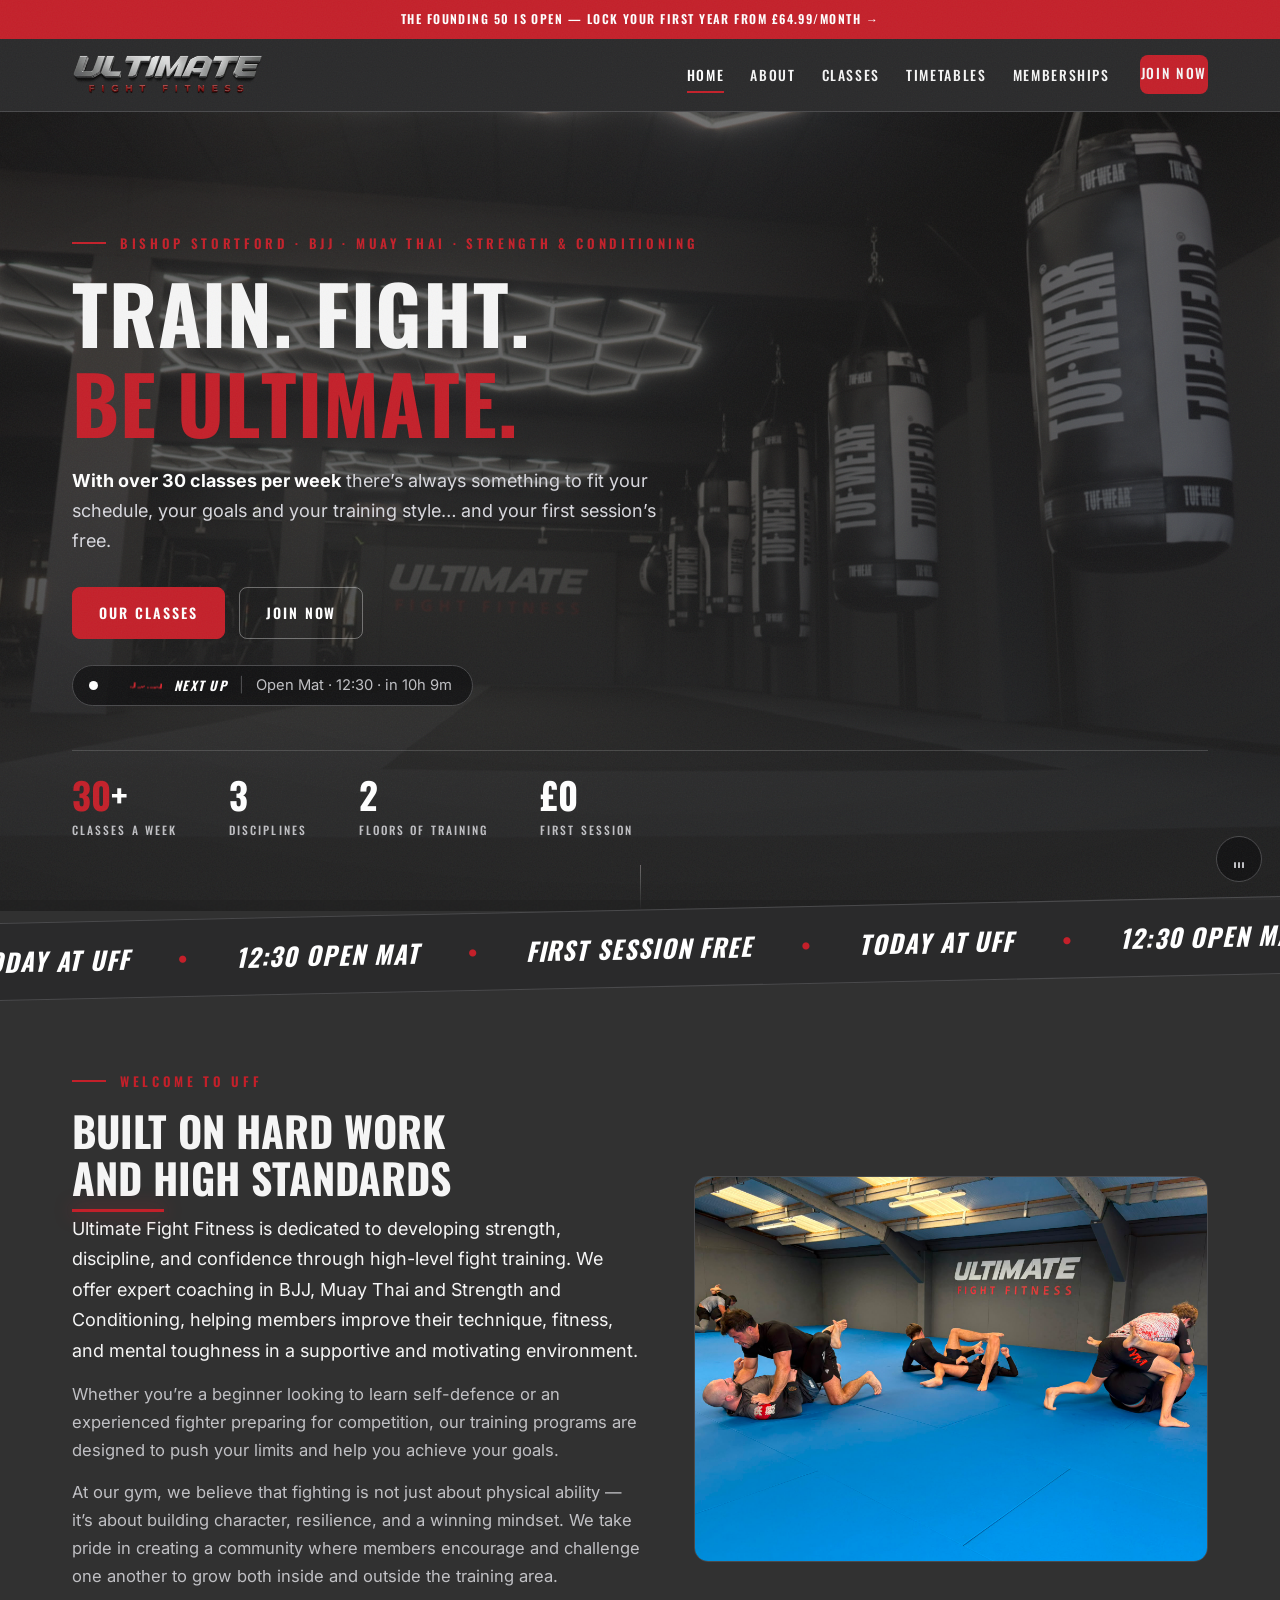
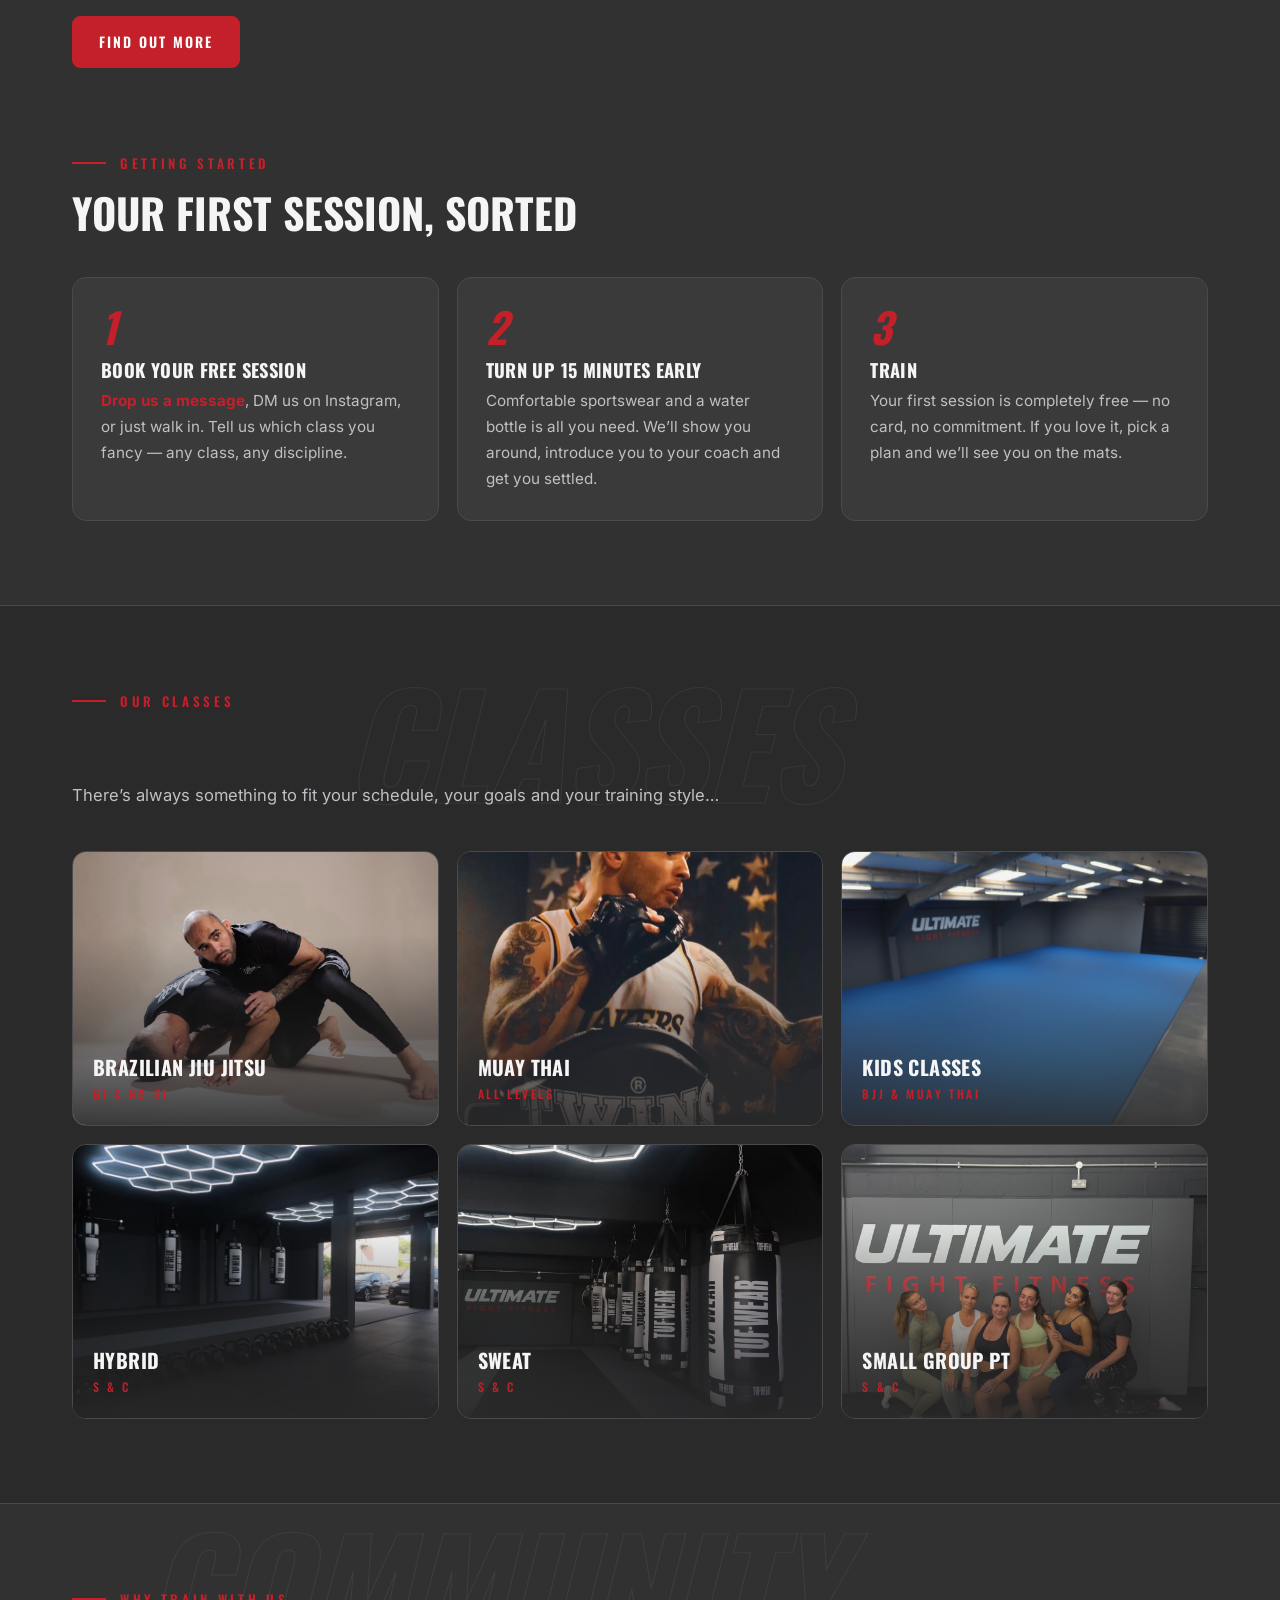
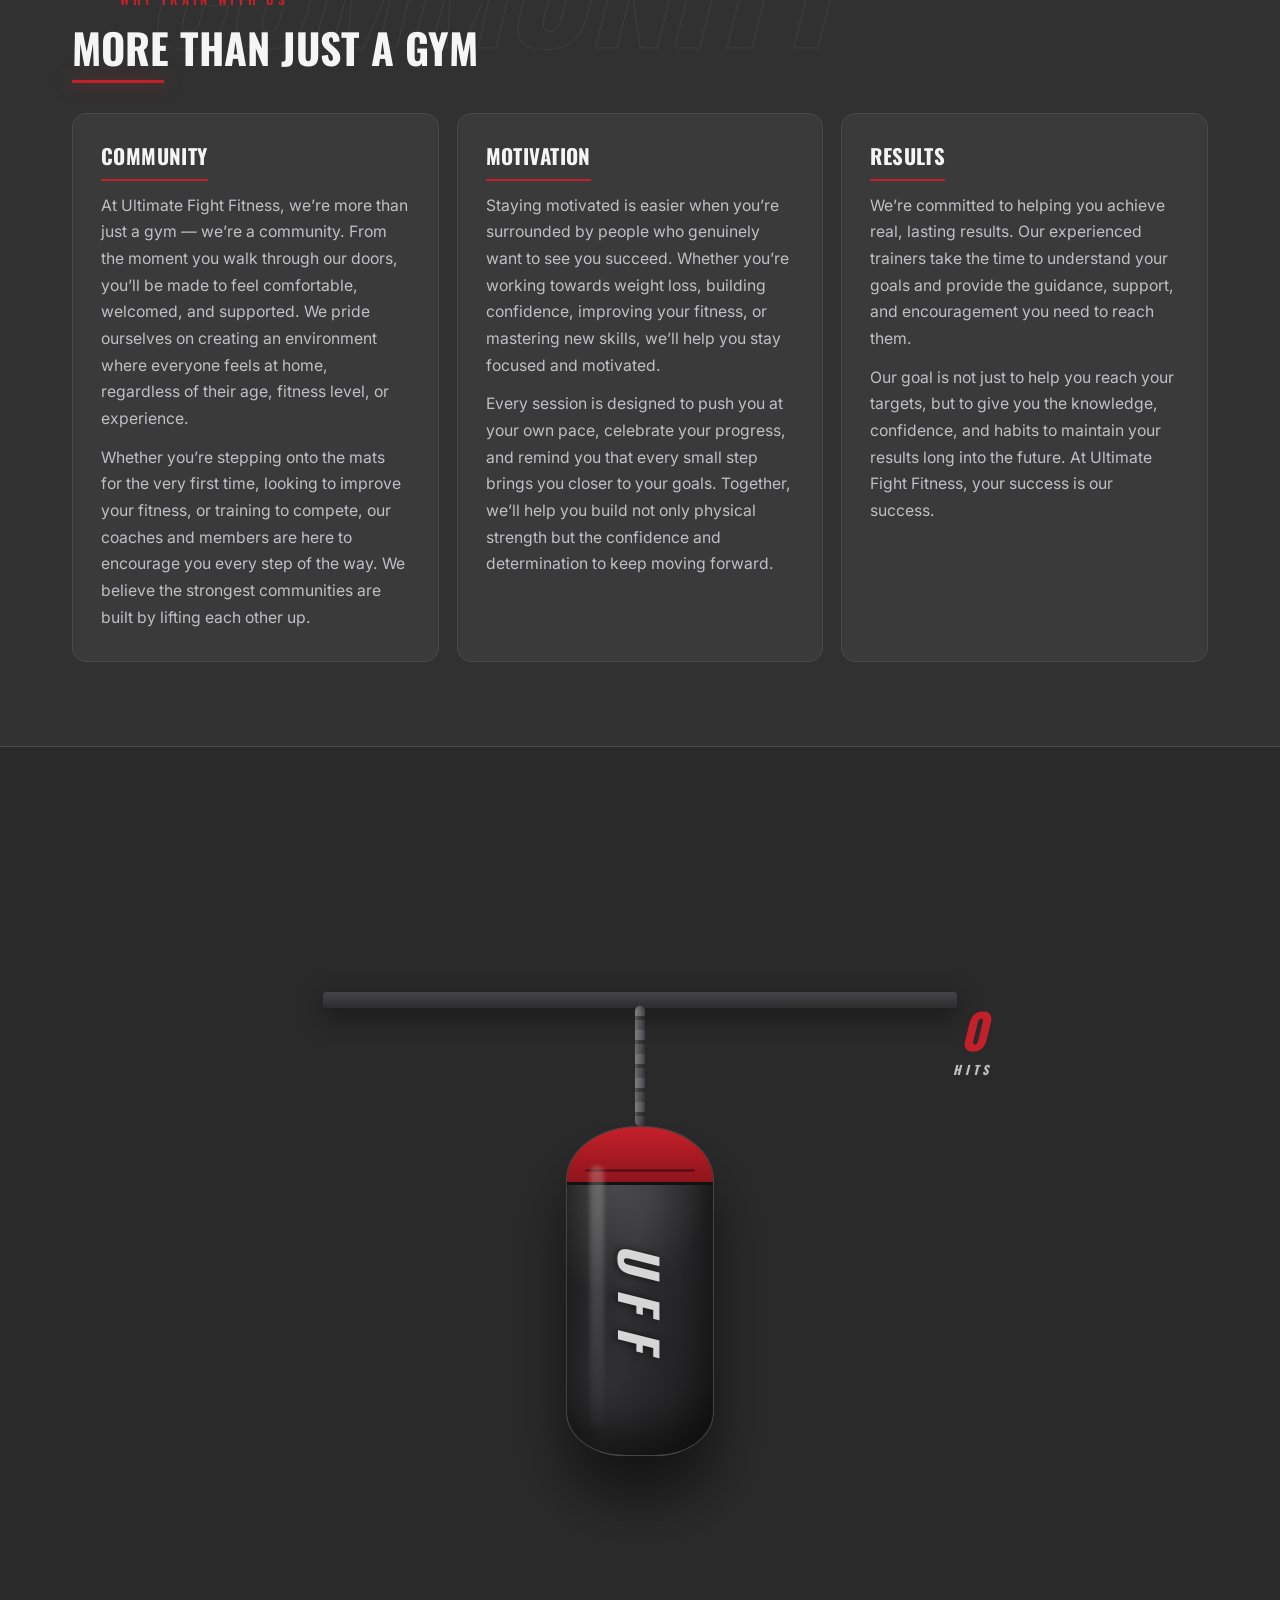
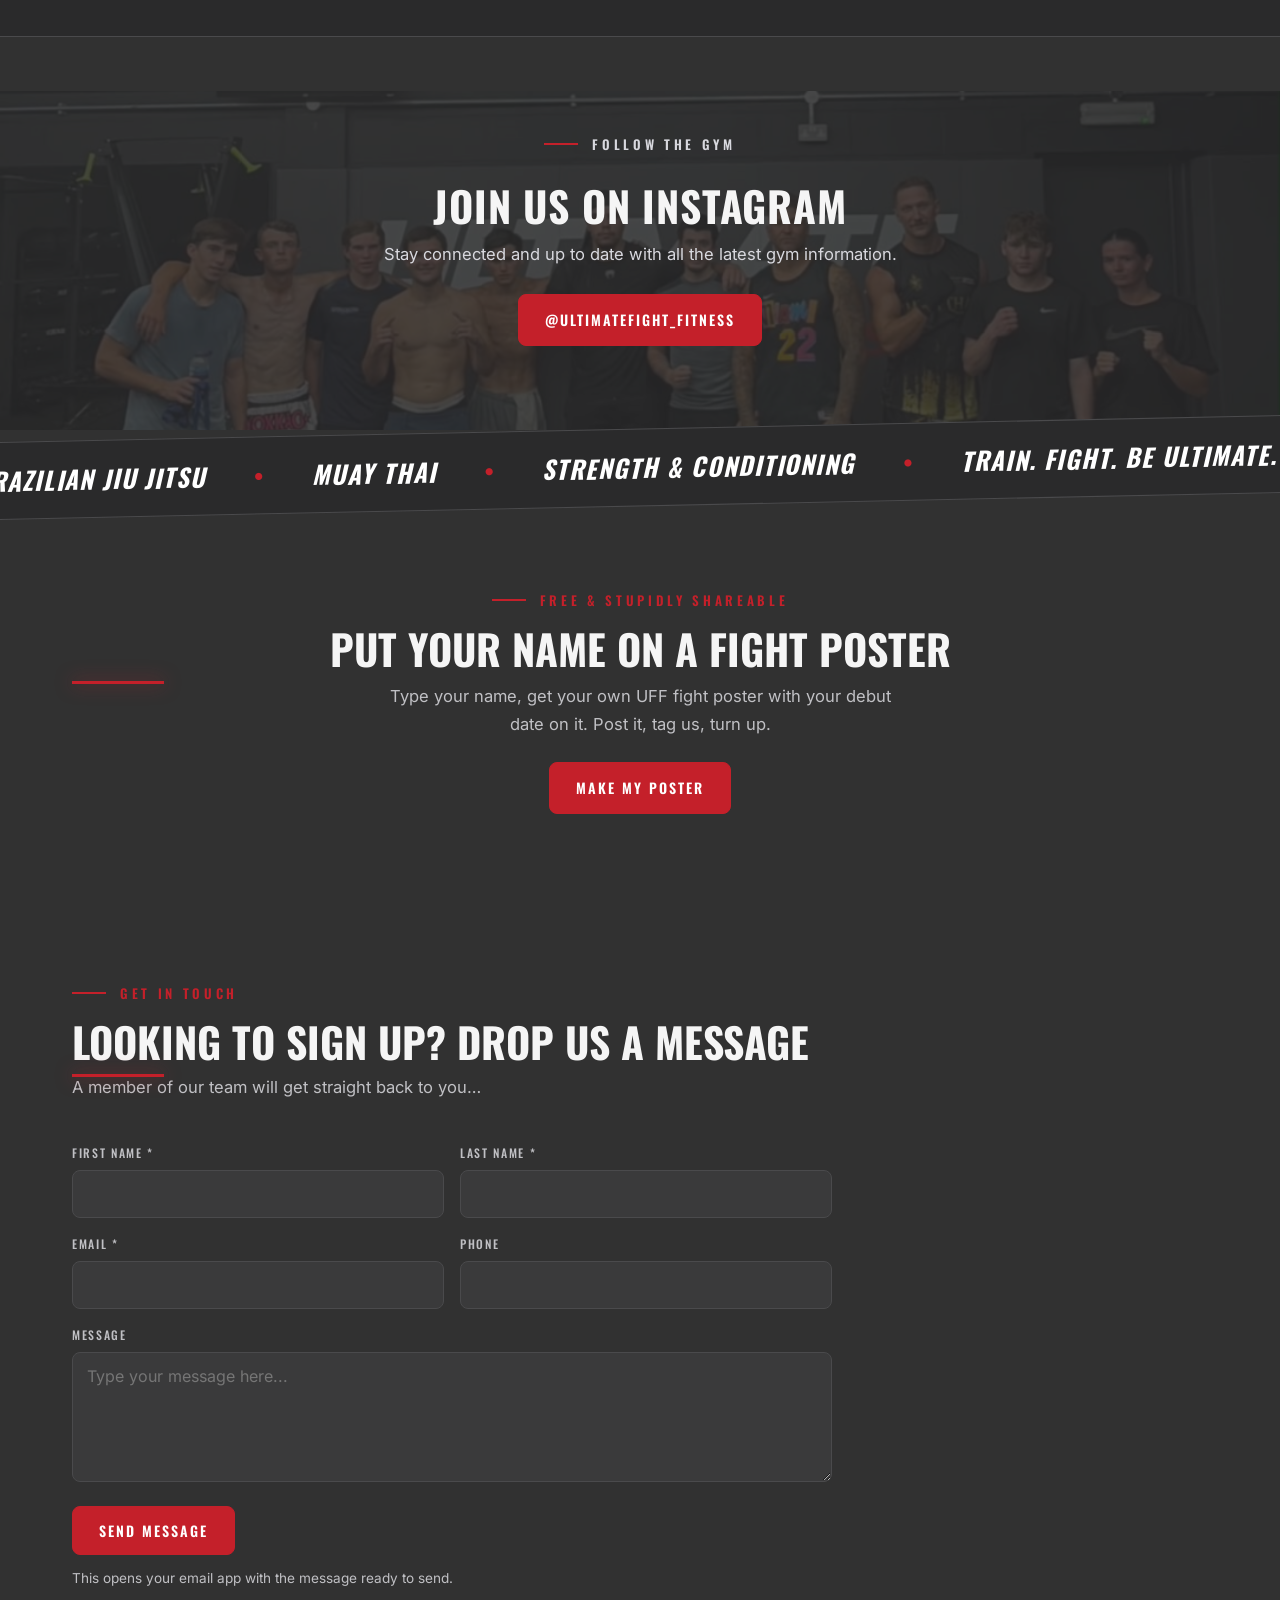
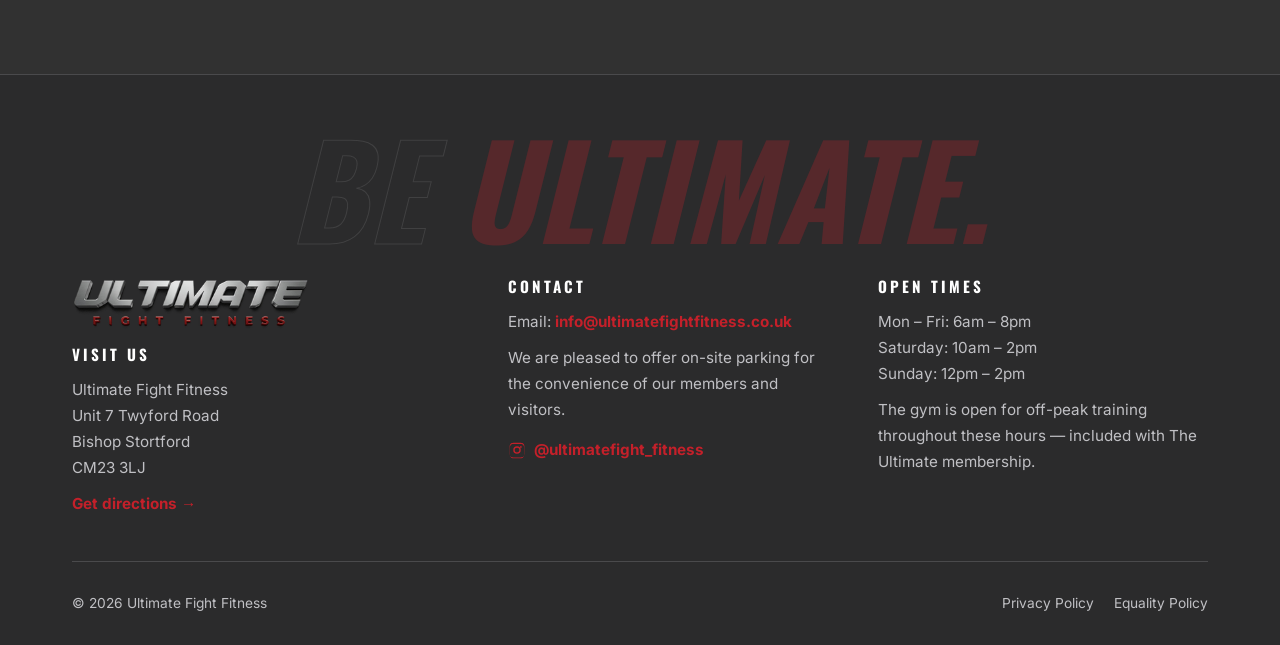
==== index.html @ 57253f51 "Bring back the red page-transition wipe, loading properly - Exit wipe rises with logo + animated loa" ====
<!DOCTYPE html>
<html lang="en">
<head>
  <meta charset="UTF-8">
  <meta name="viewport" content="width=device-width, initial-scale=1">
  <title>Home | Ultimate Fight Fitness</title>
  <meta name="description" content="Ultimate Fight Fitness — BJJ, Muay Thai and Strength & Conditioning gym in Bishop Stortford. Over 30 classes per week. First session free.">
  <meta name="theme-color" content="#313131">
  <meta name="color-scheme" content="dark">
  <link rel="canonical" href="https://www.ultimatefightfitness.co.uk/">
  <link rel="icon" type="image/png" href="assets/img/favicon.png">
  <meta property="og:title" content="Home | Ultimate Fight Fitness">
  <meta property="og:description" content="Ultimate Fight Fitness — BJJ, Muay Thai and Strength & Conditioning gym in Bishop Stortford. Over 30 classes per week. First session free.">
  <meta property="og:type" content="website">
  <meta property="og:image" content="https://www.ultimatefightfitness.co.uk/assets/img/muaythai-area.jpg">
  <link rel="stylesheet" href="css/style.css?v=16">
  <script>try{var s=sessionStorage;if(s.uffWipe==='1'){s.removeItem('uffWipe');document.documentElement.classList.add('wiped')}else if(s.uffSeen){document.documentElement.classList.add('no-loader')}}catch(e){}</script>
  <link rel="preload" as="image" href="assets/img/muaythai-area.jpg">
  <script type="application/ld+json">
  {
    "@context": "https://schema.org",
    "@type": "ExerciseGym",
    "name": "Ultimate Fight Fitness",
    "url": "https://www.ultimatefightfitness.co.uk",
    "email": "info@ultimatefightfitness.co.uk",
    "image": "https://www.ultimatefightfitness.co.uk/assets/img/muaythai-area.jpg",
    "priceRange": "££",
    "address": {
      "@type": "PostalAddress",
      "streetAddress": "Unit 7 Twyford Road",
      "addressLocality": "Bishop's Stortford",
      "postalCode": "CM23 3LJ",
      "addressCountry": "GB"
    },
    "openingHoursSpecification": [
      { "@type": "OpeningHoursSpecification", "dayOfWeek": ["Monday","Tuesday","Wednesday","Thursday","Friday"], "opens": "06:00", "closes": "20:00" },
      { "@type": "OpeningHoursSpecification", "dayOfWeek": "Saturday", "opens": "10:00", "closes": "14:00" },
      { "@type": "OpeningHoursSpecification", "dayOfWeek": "Sunday", "opens": "12:00", "closes": "14:00" }
    ],
    "sameAs": ["https://www.instagram.com/ultimatefight_fitness"]
  }
  </script>
</head>
<body>
  <div class="loader" aria-hidden="true"><img src="assets/img/logo-small.png" alt=""><span class="loader-bar"></span></div>
  <div id="progress" aria-hidden="true"></div>
  <div id="cursor" aria-hidden="true"></div>
  <a class="skip" href="#main">Skip to content</a>
  <header class="site-header">
    <a class="announce" href="memberships.html">The Founding 50 is open &mdash; lock your first year from &pound;64.99/month &rarr;</a>
    <div class="wrap nav">
      <a class="logo" href="index.html" aria-label="Ultimate Fight Fitness — home">
        <img src="assets/img/logo-small.png" alt="Ultimate Fight Fitness">
      </a>
      <button class="burger" aria-label="Open menu"><span></span><span></span><span></span></button>
      <ul class="nav-links">
        <li><a href="index.html" class="active">Home</a></li>
        <li><a href="about.html">About</a></li>
        <li><a href="classes.html">Classes</a></li>
        <li><a href="timetables.html">Timetables</a></li>
        <li><a href="memberships.html">Memberships</a></li>
        <li><a class="btn btn-sm nav-cta" href="memberships.html">Join Now</a></li>
      </ul>
    </div>
  </header>
<main id="main">
  <section class="hero">
    <div class="hero-bg"></div>
    <div class="wrap hero-inner">
      <p class="kicker">Bishop Stortford &middot; BJJ &middot; Muay Thai &middot; Strength &amp; Conditioning</p>
      <h1 class="display"><span class="ch" style="--i:0">T</span><span class="ch" style="--i:1">r</span><span class="ch" style="--i:2">a</span><span class="ch" style="--i:3">i</span><span class="ch" style="--i:4">n</span><span class="ch" style="--i:5">.</span><span class="ch" style="--i:6"> </span><span class="ch" style="--i:7">F</span><span class="ch" style="--i:8">i</span><span class="ch" style="--i:9">g</span><span class="ch" style="--i:10">h</span><span class="ch" style="--i:11">t</span><span class="ch" style="--i:12">.</span><br><span class="accent"><span class="ch" style="--i:13">B</span><span class="ch" style="--i:14">e</span><span class="ch" style="--i:15"> </span><span class="ch" style="--i:16">U</span><span class="ch" style="--i:17">l</span><span class="ch" style="--i:18">t</span><span class="ch" style="--i:19">i</span><span class="ch" style="--i:20">m</span><span class="ch" style="--i:21">a</span><span class="ch" style="--i:22">t</span><span class="ch" style="--i:23">e</span><span class="ch" style="--i:24">.</span></span></h1>
      <p class="hero-sub"><strong>With over 30 classes per week</strong> there&rsquo;s always something to fit your schedule, your goals and your training style&hellip; and your first session&rsquo;s free.</p>
      <div class="hero-ctas">
        <a class="btn" href="classes.html">Our Classes</a>
        <a class="btn btn-ghost" href="memberships.html">Join Now</a>
      </div>
      <div class="hero-stats">
        <div class="stat"><b><em data-count="30">30</em>+</b><span>Classes a week</span></div>
        <div class="stat"><b data-count="3">3</b><span>Disciplines</span></div>
        <div class="stat"><b data-count="2">2</b><span>Floors of training</span></div>
        <div class="stat"><b>&pound;0</b><span>First session</span></div>
      </div>
    </div>
  </section>
<div class="marquee" aria-hidden="true"><div class="marquee-track"><span>Brazilian Jiu Jitsu</span><i>&#9679;</i><span class="o">Muay Thai</span><i>&#9679;</i><span>Strength &amp; Conditioning</span><i>&#9679;</i><span class="o">Train. Fight. Be Ultimate.</span><i>&#9679;</i><span>Brazilian Jiu Jitsu</span><i>&#9679;</i><span class="o">Muay Thai</span><i>&#9679;</i><span>Strength &amp; Conditioning</span><i>&#9679;</i><span class="o">Train. Fight. Be Ultimate.</span><i>&#9679;</i></div></div>

  <section class="section">
    <div class="wrap split">
      <div class="reveal">
        <p class="kicker">Welcome to UFF</p>
        <h2 class="section-title">Built on hard work<br>and high standards</h2>
        <p class="lead" style="margin-top:14px">Ultimate Fight Fitness is dedicated to developing strength, discipline, and confidence through high-level fight training. We offer expert coaching in BJJ, Muay Thai and Strength and Conditioning, helping members improve their technique, fitness, and mental toughness in a supportive and motivating environment.</p>
        <p class="muted" style="margin-top:14px">Whether you&rsquo;re a beginner looking to learn self-defence or an experienced fighter preparing for competition, our training programs are designed to push your limits and help you achieve your goals.</p>
        <p class="muted" style="margin-top:14px">At our gym, we believe that fighting is not just about physical ability &mdash; it&rsquo;s about building character, resilience, and a winning mindset. We take pride in creating a community where members encourage and challenge one another to grow both inside and outside the training area.</p>
        <a class="btn" style="margin-top:26px" href="about.html">Find Out More</a>
      </div>
      <div class="photo reveal"><img src="assets/img/bjj-mats-upstairs.jpg" alt="Brazilian Jiu-Jitsu class training on the blue mats at Ultimate Fight Fitness"></div>
    </div>
  </section>

  <section class="section" style="padding-top:0">
    <div class="wrap">
      <div class="section-head reveal">
        <p class="kicker">Getting started</p>
        <h2 class="section-title">Your first session, sorted</h2>
      </div>
      <div class="steps">
        <div class="step reveal">
          <b>1</b>
          <h3>Book your free session</h3>
          <p><a class="link" style="color:var(--red);font-weight:600" href="mailto:info@ultimatefightfitness.co.uk?subject=Free%20first%20session">Drop us a message</a>, DM us on Instagram, or just walk in. Tell us which class you fancy &mdash; any class, any discipline.</p>
        </div>
        <div class="step reveal">
          <b>2</b>
          <h3>Turn up 15 minutes early</h3>
          <p>Comfortable sportswear and a water bottle is all you need. We&rsquo;ll show you around, introduce you to your coach and get you settled.</p>
        </div>
        <div class="step reveal">
          <b>3</b>
          <h3>Train</h3>
          <p>Your first session is completely free &mdash; no card, no commitment. If you love it, pick a plan and we&rsquo;ll see you on the mats.</p>
        </div>
      </div>
    </div>
  </section>

  <section class="section alt">
    <div class="wrap">
      <div class="section-head reveal">
        <p class="kicker">Our classes</p>
    <span class="bg-word" aria-hidden="true">Classes</span>
        <h2 class="section-title">With over 30 classes per week</h2>
        <p class="muted">There&rsquo;s always something to fit your schedule, your goals and your training style&hellip;</p>
      </div>
      <div class="tile-grid">
        <a class="tile reveal" href="classes.html#bjj">
          <img src="assets/img/rodrigo-jack-nogi.jpg" alt="No-gi Brazilian Jiu-Jitsu training" loading="lazy">
          <div class="tile-label"><h3>Brazilian Jiu Jitsu</h3><span>Gi &amp; No-Gi</span></div>
        </a>
        <a class="tile reveal" href="classes.html#muaythai">
          <img src="assets/img/jack-muay-thai.jpg" alt="Muay Thai pad work" loading="lazy">
          <div class="tile-label"><h3>Muay Thai</h3><span>All levels</span></div>
        </a>
        <a class="tile reveal" href="classes.html#kids">
          <img src="assets/img/bjj-room-wide.jpg" alt="The upstairs matted training area" loading="lazy">
          <div class="tile-label"><h3>Kids Classes</h3><span>BJJ &amp; Muay Thai</span></div>
        </a>
        <a class="tile reveal" href="classes.html#hybrid">
          <img src="assets/img/kettlebells.jpg" alt="Kettlebells lined up in the strength and conditioning area" loading="lazy">
          <div class="tile-label"><h3>Hybrid</h3><span>S &amp; C</span></div>
        </a>
        <a class="tile reveal" href="classes.html#sweat">
          <img src="assets/img/muaythai-bags.jpg" alt="TUF-WEAR punch bags" style="object-position:center 72%">
          <div class="tile-label"><h3>Sweat</h3><span>S &amp; C</span></div>
        </a>
        <a class="tile reveal" href="classes.html#sgpt">
          <img src="assets/img/ladies-group.jpg" alt="Small group training at Ultimate Fight Fitness" style="object-position:center 60%">
          <div class="tile-label"><h3>Small Group PT</h3><span>S &amp; C</span></div>
        </a>
      </div>
    </div>
  </section>

  <section class="section">
    <div class="wrap">
      <div class="section-head reveal">
        <p class="kicker">Why train with us</p>
    <span class="bg-word" aria-hidden="true">Community</span>
        <h2 class="section-title">More than just a gym</h2>
      </div>
      <div class="card-grid">
        <div class="card reveal">
          <h3>Community</h3>
          <p>At Ultimate Fight Fitness, we&rsquo;re more than just a gym &mdash; we&rsquo;re a community. From the moment you walk through our doors, you&rsquo;ll be made to feel comfortable, welcomed, and supported. We pride ourselves on creating an environment where everyone feels at home, regardless of their age, fitness level, or experience.</p>
          <p>Whether you&rsquo;re stepping onto the mats for the very first time, looking to improve your fitness, or training to compete, our coaches and members are here to encourage you every step of the way. We believe the strongest communities are built by lifting each other up.</p>
        </div>
        <div class="card reveal">
          <h3>Motivation</h3>
          <p>Staying motivated is easier when you&rsquo;re surrounded by people who genuinely want to see you succeed. Whether you&rsquo;re working towards weight loss, building confidence, improving your fitness, or mastering new skills, we&rsquo;ll help you stay focused and motivated.</p>
          <p>Every session is designed to push you at your own pace, celebrate your progress, and remind you that every small step brings you closer to your goals. Together, we&rsquo;ll help you build not only physical strength but the confidence and determination to keep moving forward.</p>
        </div>
        <div class="card reveal">
          <h3>Results</h3>
          <p>We&rsquo;re committed to helping you achieve real, lasting results. Our experienced trainers take the time to understand your goals and provide the guidance, support, and encouragement you need to reach them.</p>
          <p>Our goal is not just to help you reach your targets, but to give you the knowledge, confidence, and habits to maintain your results long into the future. At Ultimate Fight Fitness, your success is our success.</p>
        </div>
      </div>
    </div>
  </section>

  <section class="section alt bagzone" id="hitbag">
    <div class="wrap">
      <div class="section-head reveal" style="text-align:center;margin-left:auto;margin-right:auto">
        <p class="kicker" style="justify-content:center">Have a go</p>
        <h2 class="section-title">Hit the bag</h2>
        <p class="muted">Flick it. Jab it. Land <b style="color:var(--red)">10</b> and see what happens.</p>
      </div>
      <div class="bag-stage reveal">
        <div class="bag-rig">
          <span class="bag-beam"></span>
          <div class="bag-swing" id="bagSwing">
            <span class="bag-chain"></span>
            <div class="bag-body">
              <span class="bag-cap"></span>
              <span class="bag-brand">UFF</span>
              <span class="bag-shine"></span>
            </div>
          </div>
        </div>
        <div class="bag-hud" aria-live="polite"><b id="bagHits">0</b><span>hits</span></div>
        <div class="bag-prize" id="bagPrize" hidden>
          <h3>Not bad.</h3>
          <p>Ten on the bag &mdash; you may as well do it for real. Your first session&rsquo;s free.</p>
          <a class="btn" href="classes.html">Pick a class</a>
        </div>
      </div>
    </div>
  </section>

  <section class="band">
    <div class="hero-bg" style="background-image:url('assets/img/muaythai-squad.jpg')"></div>
    <div class="wrap">
      <p class="kicker" style="justify-content:center">Follow the gym</p>
      <h2>Join us on Instagram</h2>
      <p>Stay connected and up to date with all the latest gym information.</p>
      <a class="btn" href="https://www.instagram.com/ultimatefight_fitness?igsh=MXU5cmJwamQxdzNlcQ==" target="_blank" rel="noopener">@ultimatefight_fitness</a>
    </div>
  </section>

<div class="marquee" aria-hidden="true"><div class="marquee-track"><span>Brazilian Jiu Jitsu</span><i>&#9679;</i><span class="o">Muay Thai</span><i>&#9679;</i><span>Strength &amp; Conditioning</span><i>&#9679;</i><span class="o">Train. Fight. Be Ultimate.</span><i>&#9679;</i><span>Brazilian Jiu Jitsu</span><i>&#9679;</i><span class="o">Muay Thai</span><i>&#9679;</i><span>Strength &amp; Conditioning</span><i>&#9679;</i><span class="o">Train. Fight. Be Ultimate.</span><i>&#9679;</i></div></div>

  <section class="section poster-tease">
    <div class="wrap" style="text-align:center">
      <div class="reveal">
        <p class="kicker" style="justify-content:center">Free &amp; stupidly shareable</p>
        <h2 class="section-title">Put your name on a fight poster</h2>
        <p class="muted" style="max-width:520px;margin:10px auto 24px">Type your name, get your own UFF fight poster with your debut date on it. Post it, tag us, turn up.</p>
        <a class="btn" href="poster.html">Make my poster</a>
      </div>
    </div>
  </section>

  <section class="section" id="contact">
    <div class="wrap">
      <div class="section-head reveal">
        <p class="kicker">Get in touch</p>
        <h2 class="section-title">Looking to sign up? Drop us a message</h2>
        <p class="muted">A member of our team will get straight back to you&hellip;</p>
      </div>
      <div class="contact-grid">
        <form id="contact-form" class="reveal">
          <div class="form-row">
            <div class="field"><label for="cf-first">First name *</label><input id="cf-first" name="first" required autocomplete="given-name"></div>
            <div class="field"><label for="cf-last">Last name *</label><input id="cf-last" name="last" required autocomplete="family-name"></div>
          </div>
          <div class="form-row">
            <div class="field"><label for="cf-email">Email *</label><input id="cf-email" name="email" type="email" required autocomplete="email"></div>
            <div class="field"><label for="cf-phone">Phone</label><input id="cf-phone" name="phone" type="tel" autocomplete="tel"></div>
          </div>
          <div class="field"><label for="cf-msg">Message</label><textarea id="cf-msg" name="message" placeholder="Type your message here..."></textarea></div>
          <button class="btn" type="submit">Send Message</button>
          <p class="muted" style="margin-top:12px;font-size:.85rem">This opens your email app with the message ready to send.</p>
        </form>
      </div>
    </div>
  </section>

</main>
  <footer class="site-footer">
    <div class="wrap">
      <div class="footer-word" aria-hidden="true">Be <b>Ultimate.</b></div>
      <div class="footer-grid">
        <div>
          <div class="footer-logo"><img src="assets/img/logo-small.png" alt="Ultimate Fight Fitness"></div>
          <h3>Visit us</h3>
          <address>
            Ultimate Fight Fitness<br>
            Unit 7 Twyford Road<br>
            Bishop Stortford<br>
            CM23 3LJ
          </address>
          <p style="margin-top:10px"><a class="link" href="https://www.google.com/maps/search/?api=1&query=Ultimate+Fight+Fitness%2C+Unit+7+Twyford+Road%2C+Bishop+Stortford+CM23+3LJ" target="_blank" rel="noopener">Get directions&nbsp;&rarr;</a></p>
        </div>
        <div>
          <h3>Contact</h3>
          <p>Email: <a class="link" href="mailto:info@ultimatefightfitness.co.uk">info@ultimatefightfitness.co.uk</a></p>
          <p style="margin-top:10px">We are pleased to offer on-site parking for the convenience of our members and visitors.</p>
          <p style="margin-top:14px"><a class="ig link" href="https://www.instagram.com/ultimatefight_fitness?igsh=MXU5cmJwamQxdzNlcQ==" target="_blank" rel="noopener"><svg viewBox="0 0 24 24" aria-hidden="true"><path d="M12 2.2c3.2 0 3.6 0 4.9.07 1.2.06 1.8.25 2.2.42.56.22.96.48 1.38.9.42.42.68.82.9 1.38.17.42.36 1.05.42 2.2.06 1.3.07 1.7.07 4.9s0 3.6-.07 4.9c-.06 1.2-.25 1.8-.42 2.2a3.7 3.7 0 0 1-.9 1.38c-.42.42-.82.68-1.38.9-.42.17-1.05.36-2.2.42-1.3.06-1.7.07-4.9.07s-3.6 0-4.9-.07c-1.2-.06-1.8-.25-2.2-.42a3.7 3.7 0 0 1-1.38-.9 3.7 3.7 0 0 1-.9-1.38c-.17-.42-.36-1.05-.42-2.2C2.2 15.6 2.2 15.2 2.2 12s0-3.6.07-4.9c.06-1.2.25-1.8.42-2.2.22-.56.48-.96.9-1.38.42-.42.82-.68 1.38-.9.42-.17 1.05-.36 2.2-.42C8.4 2.2 8.8 2.2 12 2.2m0 1.8c-3.1 0-3.5 0-4.7.07-1.13.05-1.74.24-2.15.4-.54.21-.93.46-1.33.87-.4.4-.66.79-.87 1.33-.16.4-.35 1.02-.4 2.15-.07 1.2-.07 1.6-.07 4.7s0 3.5.07 4.7c.05 1.13.24 1.74.4 2.15.21.54.46.93.87 1.33.4.4.79.66 1.33.87.4.16 1.02.35 2.15.4 1.2.07 1.6.07 4.7.07s3.5 0 4.7-.07c1.13-.05 1.74-.24 2.15-.4.54-.21.93-.46 1.33-.87.4-.4.66-.79.87-1.33.16-.4.35-1.02.4-2.15.07-1.2.07-1.6.07-4.7s0-3.5-.07-4.7c-.05-1.13-.24-1.74-.4-2.15a3.6 3.6 0 0 0-.87-1.33 3.6 3.6 0 0 0-1.33-.87c-.4-.16-1.02-.35-2.15-.4-1.2-.07-1.6-.07-4.7-.07zm0 3.06a5 5 0 1 1 0 10 5 5 0 0 1 0-10zm0 1.8a3.2 3.2 0 1 0 0 6.4 3.2 3.2 0 0 0 0-6.4zm5.2-2.1a1.15 1.15 0 1 1 0 2.3 1.15 1.15 0 0 1 0-2.3z"/></svg> @ultimatefight_fitness</a></p>
        </div>
        <div>
          <h3>Open times</h3>
          <p>Mon &ndash; Fri: 6am &ndash; 8pm<br>
             Saturday: 10am &ndash; 2pm<br>
             Sunday: 12pm &ndash; 2pm</p>
          <p style="margin-top:10px">The gym is open for off-peak training throughout these hours &mdash; included with The Ultimate membership.</p>
        </div>
      </div>
      <div class="footer-bottom">
        <span>&copy; 2026 Ultimate Fight Fitness</span>
        <nav>
          <a href="privacy-policy.html">Privacy Policy</a>
          <a href="equality-policy.html">Equality Policy</a>
        </nav>
      </div>
    </div>
  </footer>
  <script src="js/main.js?v=18"></script>
</body>
</html>
---- css/style.css ----
/* =========================================================
   Ultimate Fight Fitness — main stylesheet
   ========================================================= */

@import url("../assets/fonts/fonts.css");

:root {
  --red-text: #f7838b;  --red-hot: #d92730;  /* passes contrast on the dark cards; fills stay --red */
  color-scheme: dark;
  --bg: #313131;           /* matches the logo grey */
  --bg-2: #2a2a2b;
  --card: #3a3a3b;
  --line: #4a4a4c;
  --text: #f5f5f5;
  --muted: #c0c0c4;
  --red: #c4202a;          /* logo red */
  --red-dark: #9d1a21;
  --radius: 14px;
  --head: "Oswald", "Arial Narrow", sans-serif;
  --body: "Inter", "Helvetica Neue", Arial, sans-serif;
}

* { margin: 0; padding: 0; box-sizing: border-box; }

html { scroll-behavior: smooth; }

body {
  background: var(--bg);
  color: var(--text);
  font-family: var(--body);
  font-size: 16.5px;
  line-height: 1.7;
  -webkit-font-smoothing: antialiased;
}

img { max-width: 100%; display: block; }

a { color: inherit; text-decoration: none; }

.wrap { max-width: 1180px; margin: 0 auto; padding: 0 22px; }

/* ---------- typography ---------- */

h1, h2, h3, h4 {
  font-family: var(--head);
  text-transform: uppercase;
  letter-spacing: .02em;
  line-height: 1.12;
  font-weight: 700;
}

.display {
  font-size: clamp(2.6rem, 7vw, 5rem);
  letter-spacing: .01em;
}

h2.section-title { font-size: clamp(1.7rem, 3.6vw, 2.6rem); margin-bottom: .5rem; }

.kicker {
  font-family: var(--head);
  font-weight: 600;
  text-transform: uppercase;
  letter-spacing: .28em;
  font-size: .82rem;
  color: var(--red);
  display: flex;
  align-items: center;
  gap: 14px;
  margin-bottom: 14px;
}
.kicker::before { content: ""; width: 34px; height: 2px; background: var(--red); }

p.lead { font-size: 1.12rem; color: var(--text); }
.muted { color: var(--muted); }

/* ---------- header ---------- */

.site-header {
  position: sticky;
  top: 0;
  z-index: 60;
  background: rgba(43, 43, 44, .97);
  border-bottom: 1px solid var(--line);
}

.nav {
  display: flex;
  align-items: center;
  justify-content: space-between;
  gap: 20px;
  min-height: 72px;
}

.logo { display: inline-flex; align-items: center; padding: 8px 0; }
.logo img { height: 42px; width: auto; }
.footer-logo img { height: 52px; width: auto; margin-bottom: 16px; }

.nav-links { display: flex; align-items: center; gap: 26px; list-style: none; }
.nav-links a {
  font-family: var(--head);
  font-weight: 500;
  text-transform: uppercase;
  letter-spacing: .12em;
  font-size: .86rem;
  color: var(--text);
  padding: 6px 0;
  border-bottom: 2px solid transparent;
  transition: color .15s, border-color .15s;
}
.nav-links a:hover { color: var(--red); }
.nav-links a.active { color: #fff; border-color: var(--red); }

.nav-cta { margin-left: 4px; }

.burger {
  display: none;
  background: none;
  border: 1px solid var(--line);
  border-radius: 8px;
  width: 44px;
  height: 40px;
  cursor: pointer;
  flex-direction: column;
  align-items: center;
  justify-content: center;
  gap: 5px;
}
.burger span { width: 20px; height: 2px; background: #fff; transition: transform .2s, opacity .2s; }
.burger.open span:nth-child(1) { transform: translateY(7px) rotate(45deg); }
.burger.open span:nth-child(2) { opacity: 0; }
.burger.open span:nth-child(3) { transform: translateY(-7px) rotate(-45deg); }

@media (max-width: 920px) {
  .burger { display: flex; }
  .nav-links {
    max-height: calc(100dvh - 120px);
    overflow-y: auto;
    -webkit-overflow-scrolling: touch;
    position: absolute;
    top: 100%;
    left: 0;
    right: 0;
    flex-direction: column;
    align-items: stretch;
    gap: 0;
    background: #2c2c2d;
    border-bottom: 1px solid var(--line);
    padding: 8px 22px 18px;
    display: none;
  }
  .nav-links.open { display: flex; }
  .nav-links li { border-bottom: 1px solid var(--line); }
  .nav-links li:last-child { border-bottom: 0; padding-top: 14px; }
  .nav-links a { display: block; padding: 13px 0; font-size: 1rem; border-bottom: 0; }
}

/* ---------- buttons ---------- */

.btn {
  position: relative;
  display: inline-block;
  font-family: var(--head);
  font-weight: 600;
  text-transform: uppercase;
  letter-spacing: .14em;
  font-size: .88rem;
  padding: 13px 26px;
  border-radius: 8px;
  background: var(--red);
  color: #fff;
  border: 1px solid var(--red);
  cursor: pointer;
  transition: background .15s;
}
.btn:hover { background: var(--red-dark); }

.btn-ghost {
  background: transparent;
  border-color: rgba(255, 255, 255, .35);
}
.btn-ghost:hover { background: rgba(255, 255, 255, .08); border-color: #fff; }

.btn-sm { padding: 9px 18px; font-size: .78rem; }

/* ---------- hero ---------- */

.hero {
  position: relative;
  min-height: 88vh;
  display: flex;
  align-items: flex-end;
  isolation: isolate;
  overflow: hidden;
}
.hero-bg {
  position: absolute;
  inset: 0;
  z-index: -1;
  background-size: cover;
  background-position: center;
}
.hero .hero-bg { background-image: url(../assets/img/muaythai-area.jpg); }
.hero-bg::after {
  content: "";
  position: absolute;
  inset: 0;
  background:
    linear-gradient(180deg, rgba(41,41,42,.45) 0%, rgba(41,41,42,.55) 45%, rgba(49,49,49,.97) 100%);
}
.hero-inner { padding-top: 120px; padding-bottom: 72px; width: 100%; }
.hero .display .accent { color: var(--red); }
.hero-sub {
  max-width: 620px;
  margin: 18px 0 30px;
  font-size: 1.12rem;
  color: #d8d8de;
}
.hero-sub strong { color: #fff; }
.hero-ctas { display: flex; flex-wrap: wrap; gap: 14px; }

.page-hero {
  position: relative;
  isolation: isolate;
  overflow: hidden;
  padding: 96px 0 64px;
}
.page-hero .hero-bg::after {
  background: linear-gradient(180deg, rgba(41,41,42,.74) 0%, rgba(49,49,49,.98) 100%);
}

/* ---------- sections ---------- */

.section { padding: 84px 0; }
.section.alt { background: var(--bg-2); border-top: 1px solid var(--line); border-bottom: 1px solid var(--line); }
.section-head { max-width: 760px; margin-bottom: 42px; }

.split {
  display: grid;
  grid-template-columns: 1.05fr .95fr;
  gap: 54px;
  align-items: center;
}
@media (max-width: 880px) { .split { grid-template-columns: 1fr; gap: 30px; } }

.split .photo { border-radius: var(--radius); overflow: hidden; border: 1px solid var(--line); }
.split .photo img { width: 100%; height: 100%; object-fit: cover; }

/* ---------- class tiles ---------- */

.tile-grid {
  display: grid;
  grid-template-columns: repeat(3, 1fr);
  gap: 18px;
}
@media (max-width: 920px) { .tile-grid { grid-template-columns: repeat(2, 1fr); } }
@media (max-width: 560px) { .tile-grid { grid-template-columns: 1fr; } }

.tile {
  position: relative;
  border-radius: var(--radius);
  overflow: hidden;
  aspect-ratio: 4 / 3;
  border: 1px solid var(--line);
  isolation: isolate;
  display: flex;
  align-items: flex-end;
}
.tile img {
  position: absolute;
  inset: 0;
  z-index: -1;
  width: 100%;
  height: 100%;
  object-fit: cover;
  transition: transform .4s ease;
}
.tile::after {
  content: "";
  position: absolute;
  inset: 0;
  z-index: -1;
  background: linear-gradient(180deg, rgba(41,41,42,.05) 30%, rgba(41,41,42,.9) 100%);
}
.tile:hover img { transform: scale(1.05); }
.tile-label { padding: 18px 20px; }
.tile-label h3 { font-size: 1.25rem; }
.tile-label span {
  display: inline-block;
  margin-top: 4px;
  font-family: var(--head);
  font-weight: 500;
  font-size: .74rem;
  letter-spacing: .22em;
  text-transform: uppercase;
  color: var(--red);
}

/* ---------- feature cards (community / motivation / results) ---------- */

.card-grid { display: grid; grid-template-columns: repeat(3, 1fr); gap: 18px; }
@media (max-width: 880px) { .card-grid { grid-template-columns: 1fr; } }

.card {
  background: var(--card);
  border: 1px solid var(--line);
  border-radius: var(--radius);
  padding: 30px 28px;
}
.card h3 {
  font-size: 1.3rem;
  margin-bottom: 12px;
  padding-bottom: 12px;
  border-bottom: 2px solid var(--red);
  display: inline-block;
}
.card p { color: var(--muted); font-size: .98rem; }
.card p + p { margin-top: 12px; }

/* ---------- gallery ---------- */

.gallery {
  display: grid;
  grid-template-columns: repeat(3, 1fr);
  gap: 14px;
}
@media (max-width: 720px) { .gallery { grid-template-columns: repeat(2, 1fr); } }
.gallery a, .gallery figure {
  border-radius: 10px;
  overflow: hidden;
  border: 1px solid var(--line);
  aspect-ratio: 4 / 3;
}
.gallery img { width: 100%; height: 100%; object-fit: cover; transition: transform .35s; }
.gallery a:hover img, .gallery figure:hover img { transform: scale(1.04); }

/* ---------- coaches ---------- */

.coach {
  display: grid;
  grid-template-columns: 360px 1fr;
  gap: 44px;
  align-items: start;
  padding: 54px 0;
  border-top: 1px solid var(--line);
}
.coach:first-of-type { border-top: 0; }
@media (max-width: 880px) { .coach { grid-template-columns: 1fr; gap: 26px; } }

.coach-media { display: grid; gap: 12px; }
.coach-media .main {
  border-radius: var(--radius);
  overflow: hidden;
  border: 1px solid var(--line);
}
.coach-media .main img { width: 100%; aspect-ratio: 3 / 4; object-fit: cover; object-position: top; }
.coach-media .thumbs { display: grid; grid-template-columns: 1fr 1fr; gap: 12px; }
.coach-media .thumbs img {
  width: 100%;
  aspect-ratio: 1;
  object-fit: cover;
  border-radius: 10px;
  border: 1px solid var(--line);
}

.coach h3 { font-size: 1.9rem; }
.coach .role {
  font-family: var(--head);
  font-weight: 500;
  text-transform: uppercase;
  letter-spacing: .16em;
  font-size: .84rem;
  color: var(--red);
  margin: 6px 0 18px;
}
.coach p { color: var(--muted); }
.coach p + p { margin-top: 14px; }
.coach .btn { margin-top: 22px; }

/* ---------- timetables ---------- */

.tabs {
  display: flex;
  flex-wrap: wrap;
  gap: 10px;
  margin: 8px 0 36px;
}
.tab-btn {
  font-family: var(--head);
  font-weight: 600;
  text-transform: uppercase;
  letter-spacing: .12em;
  font-size: .85rem;
  color: var(--text);
  background: var(--card);
  border: 1px solid var(--line);
  border-radius: 999px;
  padding: 11px 22px;
  cursor: pointer;
  transition: background .15s, border-color .15s;
}
.tab-btn:hover { border-color: var(--red); }
.tab-btn.active { background: var(--red); border-color: var(--red); color: #fff; }

.tab-panel { display: none; }
.tab-panel.active { display: block; }

.day-grid {
  display: grid;
  grid-template-columns: repeat(auto-fill, minmax(240px, 1fr));
  gap: 16px;
}
.day {
  background: var(--card);
  border: 1px solid var(--line);
  border-radius: var(--radius);
  overflow: hidden;
}
.day h4 {
  background: #2e2e2f;
  border-bottom: 2px solid var(--red);
  padding: 13px 18px;
  font-size: 1.02rem;
  letter-spacing: .1em;
}
.day ul { list-style: none; padding: 8px 0; }
.day li {
  display: flex;
  gap: 14px;
  align-items: baseline;
  padding: 10px 18px;
  border-top: 1px solid var(--line);
  font-size: .95rem;
}
.day li:first-child { border-top: 0; }
.day .t {
  font-family: var(--head);
  font-weight: 600;
  color: var(--red-text);
  min-width: 62px;
  letter-spacing: .04em;
}
.day .c { color: var(--text); }
.day .c small { display: block; color: var(--muted); }
.day .tag {
  display: inline-block;
  font-style: normal;
  font-family: var(--head);
  font-weight: 600;
  font-size: .72rem;
  letter-spacing: .1em;
  text-transform: uppercase;
  color: var(--red-text);
  border: 1px solid var(--red);
  border-radius: 999px;
  padding: 1px 8px;
  margin-left: 6px;
  vertical-align: 2px;
  white-space: nowrap;
}

.note {
  margin-top: 30px;
  background: var(--card);
  border: 1px solid var(--line);
  border-left: 4px solid var(--red);
  border-radius: 10px;
  padding: 16px 20px;
  color: var(--muted);
  font-size: .95rem;
}

/* ---------- memberships ---------- */

.price-grid {
  display: grid;
  grid-template-columns: repeat(3, 1fr);
  gap: 18px;
}
@media (max-width: 980px) { .price-grid { grid-template-columns: repeat(2, 1fr); } }
@media (max-width: 620px) { .price-grid { grid-template-columns: 1fr; } }

.plan {
  position: relative;
  background: var(--card);
  border: 1px solid var(--line);
  border-radius: var(--radius);
  padding: 30px 26px;
  display: flex;
  flex-direction: column;
}
.plan.featured { border-color: var(--red); box-shadow: 0 0 0 1px var(--red); }
.plan .flag {
  position: absolute;
  top: -12px;
  right: 18px;
  background: var(--red);
  font-family: var(--head);
  font-weight: 600;
  text-transform: uppercase;
  letter-spacing: .14em;
  font-size: .68rem;
  padding: 5px 12px;
  border-radius: 999px;
}
.plan h3 { font-size: 1.12rem; min-height: 2.4em; }
.plan .price {
  font-family: var(--head);
  font-weight: 700;
  font-size: 2.5rem;
  color: #fff;
  margin: 10px 0 2px;
}
.plan .price small {
  font-size: .95rem;
  font-weight: 500;
  color: var(--muted);
  letter-spacing: .06em;
}
.plan .desc { color: var(--muted); font-size: .95rem; margin: 10px 0 14px; }
.plan ul { list-style: none; margin: 0 0 22px; }
.plan li {
  position: relative;
  padding: 6px 0 6px 26px;
  color: var(--text);
  font-size: .93rem;
}
.plan li::before {
  content: "";
  position: absolute;
  left: 0;
  top: 13px;
  width: 14px;
  height: 8px;
  border-left: 2px solid var(--red);
  border-bottom: 2px solid var(--red);
  transform: rotate(-45deg);
}
.plan li.ex { color: var(--muted); }
.plan li.ex::before {
  border: 0;
  width: 12px;
  height: 0;
  border-bottom: 2px solid var(--muted);
  transform: none;
  top: 16px;
}
.plan .btn { margin-top: auto; text-align: center; }

/* ---------- instagram / cta band ---------- */

.band {
  position: relative;
  isolation: isolate;
  overflow: hidden;
  padding: 84px 0;
  text-align: center;
}
.band .hero-bg::after { background: rgba(43, 43, 44, .86); }
.band h2 { font-size: clamp(1.7rem, 3.6vw, 2.6rem); }
.band p { color: #d8d8de; max-width: 560px; margin: 12px auto 26px; }

/* ---------- contact ---------- */

.contact-grid {
  display: grid;
  grid-template-columns: 1fr;
  max-width: 760px;
  gap: 54px;
  align-items: start;
}
@media (max-width: 880px) { .contact-grid { grid-template-columns: 1fr; } }

.field { margin-bottom: 16px; }
.field label {
  display: block;
  font-family: var(--head);
  font-weight: 500;
  text-transform: uppercase;
  letter-spacing: .14em;
  font-size: .74rem;
  color: var(--muted);
  margin-bottom: 7px;
}
.field input, .field textarea {
  width: 100%;
  background: var(--card);
  border: 1px solid var(--line);
  border-radius: 8px;
  color: var(--text);
  font-family: var(--body);
  font-size: 1rem;
  padding: 13px 14px;
}
.field input:focus, .field textarea:focus { outline: 2px solid var(--red); outline-offset: 0; border-color: var(--red); }
.field textarea { min-height: 130px; resize: vertical; }
.form-row { display: grid; grid-template-columns: 1fr 1fr; gap: 16px; }
@media (max-width: 560px) { .form-row { grid-template-columns: 1fr; } }


/* ---------- policies ---------- */

.prose { max-width: 820px; }
.prose h2 { font-size: 1.5rem; margin: 40px 0 12px; }
.prose h3 { font-size: 1.12rem; margin: 26px 0 8px; }
.prose p { color: var(--muted); margin-bottom: 14px; }
.prose ul { margin: 0 0 16px 22px; color: var(--muted); }
.prose li { margin-bottom: 5px; }
.prose strong { color: var(--text); }

/* ---------- footer ---------- */

.site-footer {
  border-top: 1px solid var(--line);
  background: #2b2b2c;
  padding: 64px 0 0;
  margin-top: 0;
}
.footer-grid {
  display: grid;
  grid-template-columns: 1.2fr 1fr 1fr;
  gap: 40px;
  padding-bottom: 44px;
}
@media (max-width: 820px) { .footer-grid { grid-template-columns: 1fr; gap: 28px; } }

.site-footer h3 {
  font-size: .95rem;
  letter-spacing: .2em;
  color: #fff;
  margin-bottom: 14px;
}
.site-footer p, .site-footer address { color: var(--muted); font-style: normal; font-size: .95rem; }
.site-footer a:hover { color: var(--red); }
.site-footer .link { color: var(--red); font-weight: 600; }

.footer-bottom {
  border-top: 1px solid var(--line);
  padding: 20px 0;
  display: flex;
  flex-wrap: wrap;
  align-items: center;
  justify-content: space-between;
  gap: 12px;
  color: var(--muted);
  font-size: .86rem;
}
.footer-bottom nav { display: flex; gap: 20px; align-items: center; }
.footer-bottom nav a { display: inline-block; padding: 10px 0; }

.ig {
  display: inline-flex;
  align-items: center;
  gap: 8px;
}
.ig svg { width: 18px; height: 18px; fill: currentColor; }

/* ---------- announcement bar ---------- */

.announce {
  display: block;
  background: var(--red);
  color: #fff;
  text-align: center;
  padding: 9px 16px;
  font-family: var(--head);
  font-weight: 600;
  text-transform: uppercase;
  letter-spacing: .12em;
  font-size: .76rem;
  transition: background .15s;
}
.announce:hover { background: var(--red-dark); }

/* ---------- Founding 50 ---------- */

.founding {
  background: var(--card);
  border: 1px solid var(--red);
  box-shadow: 0 0 0 1px var(--red);
  border-radius: var(--radius);
  padding: 38px 36px 30px;
}
.founding-head {
  display: grid;
  grid-template-columns: 1.05fr .95fr;
  gap: 40px;
  align-items: start;
}
@media (max-width: 880px) { .founding-head { grid-template-columns: 1fr; gap: 26px; } }

.founding-terms { list-style: none; margin-top: 18px; }
.founding-terms li {
  position: relative;
  padding: 5px 0 5px 26px;
  color: var(--text);
  font-size: .95rem;
}
.founding-terms li::before {
  content: "";
  position: absolute;
  left: 0;
  top: 12px;
  width: 14px;
  height: 8px;
  border-left: 2px solid var(--red);
  border-bottom: 2px solid var(--red);
  transform: rotate(-45deg);
}

.founding-prices { display: grid; gap: 16px; }
.fprice {
  background: var(--bg-2);
  border: 1px solid var(--line);
  border-radius: 12px;
  padding: 22px 24px;
}
.fprice h3 { font-size: 1.05rem; letter-spacing: .08em; }
.fprice .price {
  font-family: var(--head);
  font-weight: 700;
  font-size: 2.1rem;
  color: #fff;
  margin: 6px 0 2px;
}
.fprice .price small { font-size: .85rem; font-weight: 500; color: var(--muted); letter-spacing: .05em; }
.fprice p { font-size: .88rem; margin-bottom: 14px; }

.spots { margin-top: 30px; }
.spots-bar {
  height: 10px;
  border-radius: 999px;
  background: var(--bg-2);
  border: 1px solid var(--line);
  overflow: hidden;
}
.spots-fill {
  display: block;
  height: 100%;
  background: linear-gradient(90deg, var(--red-dark), var(--red));
  border-radius: 999px;
}
.spots p {
  margin-top: 10px;
  font-family: var(--head);
  text-transform: uppercase;
  letter-spacing: .14em;
  font-size: .82rem;
  color: var(--muted);
}
.spots strong { color: #fff; font-size: 1rem; }

html, body { overflow-x: hidden; }

/* ---------- page load / transitions ---------- */

@keyframes pageIn { from { opacity: 0; } to { opacity: 1; } }
body { animation: pageIn .45s ease both; }
body.leaving { opacity: 0; transition: opacity .22s ease; }

.loader {
  position: fixed;
  inset: 0;
  z-index: 400;
  background: var(--bg-2);
  display: flex;
  flex-direction: column;
  align-items: center;
  justify-content: center;
  gap: 22px;
  transition: transform .35s cubic-bezier(.7, 0, .2, 1);
}
.loader img { height: 52px; width: auto; }
.loader-bar {
  width: 130px;
  height: 2px;
  background: var(--line);
  overflow: hidden;
  border-radius: 2px;
}
.loader-bar::after {
  content: "";
  display: block;
  height: 100%;
  background: var(--red);
  animation: loadfill .5s ease-out forwards;
}
@keyframes loadfill { from { width: 0; } to { width: 100%; } }
.loader.done { transform: translateY(-101%); }
/* if scripts never run, the curtain must not hold the site hostage */
.loader { animation: loaderBail 0s 2s forwards; }
@keyframes loaderBail { to { visibility: hidden; opacity: 0; } }
html.no-loader .loader { display: none; }

/* arriving under the red wipe: the loader IS the curtain, in brand red */
html.wiped body { animation: none; }
html.wiped .loader { display: flex; background: var(--red); }
html.wiped .loader::before, html.wiped .loader::after { background: var(--red) !important; }
html.wiped .loader.done::before { border-bottom-color: #fff !important; }
html.wiped .loader.done::after { border-top-color: #fff !important; }
html.wiped .loader .loader-bar { background: rgba(255, 255, 255, .3); }
html.wiped .loader .loader-bar::after { background: #fff; }

/* ---------- scroll progress ---------- */

#progress {
  position: fixed;
  top: 0;
  left: 0;
  height: 3px;
  width: 100%;
  transform: scaleX(0);
  transform-origin: 0 0;
  background: var(--red);
  z-index: 350;
  pointer-events: none;
}

/* ---------- custom cursor ---------- */

#cursor {
  position: fixed;
  top: 0;
  left: 0;
  width: 32px;
  height: 32px;
  border: 1.5px solid rgba(255, 255, 255, .55);
  border-radius: 50%;
  pointer-events: none;
  z-index: 510;
  transform: translate(-50%, -50%);
  transition: width .22s, height .22s, border-color .22s, opacity .3s;
  opacity: 0;
}
#cursor.on { opacity: 1; }
#cursor.hot { width: 52px; height: 52px; border-color: var(--red); }
@media (pointer: coarse) { #cursor { display: none; } }

/* ---------- hero headline letters ---------- */

.display .ch {
  display: inline-block;
  animation: chIn .55s cubic-bezier(.2, .7, .2, 1) both;
  animation-delay: calc(.25s + var(--i) * .035s);
  white-space: pre;
}
@keyframes chIn {
  from { opacity: 0; transform: translateY(.55em) rotate(4deg); }
  to { opacity: 1; transform: none; }
}

/* ---------- hero grain ---------- */

.hero .hero-bg::before {
  content: "";
  position: absolute;
  inset: 0;
  z-index: 1;
  opacity: .09;
  background-image: url("data:image/svg+xml,%3Csvg xmlns='http://www.w3.org/2000/svg' width='120' height='120'%3E%3Cfilter id='n'%3E%3CfeTurbulence type='fractalNoise' baseFrequency='0.9' numOctaves='2'/%3E%3C/filter%3E%3Crect width='120' height='120' filter='url(%23n)' opacity='1'/%3E%3C/svg%3E");
  pointer-events: none;
}

/* ---------- tilted marquee ---------- */

.marquee { transform: rotate(-1.2deg) scale(1.04); }

/* ---------- photo reveals ---------- */

.split .photo.reveal img, .gallery figure.reveal img {
  clip-path: inset(12% 12% 12% 12%);
  transform: scale(1.12);
  transition: clip-path .9s cubic-bezier(.2, .7, .2, 1), transform 1.1s cubic-bezier(.2, .7, .2, 1);
}
.split .photo.reveal.in img, .gallery figure.reveal.in img {
  clip-path: inset(0 0 0 0);
  transform: scale(1);
}
.gallery figure.reveal:hover img { transform: scale(1.04); }

/* ---------- footer wordmark ---------- */

.site-footer { overflow: hidden; }
.footer-word {
  text-align: center;
  font-family: var(--head);
  font-weight: 700;
  font-style: italic;
  text-transform: uppercase;
  line-height: .9;
  font-size: clamp(3rem, 10vw, 8.5rem);
  letter-spacing: .01em;
  color: transparent;
  -webkit-text-stroke: 1px rgba(255, 255, 255, .1);
  user-select: none;
  pointer-events: none;
  margin: -10px 0 34px;
  white-space: nowrap;
}
.footer-word b { color: rgba(196, 32, 42, .28); -webkit-text-stroke: 0; font-weight: 700; }

@media (prefers-reduced-motion: reduce) {
  body, .display .ch, .loader-bar::after { animation: none; }
  .loader { display: none; }
  .split .photo.reveal img, .gallery figure.reveal img { clip-path: none; transform: none; transition: none; }
  .marquee { transform: none; }
  #cursor { display: none; }
}

/* ---------- skip link ---------- */

.skip {
  position: absolute;
  left: -9999px;
  top: 0;
  z-index: 300;
  background: var(--red);
  color: #fff;
  padding: 10px 18px;
  font-family: var(--head);
  text-transform: uppercase;
  letter-spacing: .1em;
  font-size: .8rem;
}
.skip:focus { left: 0; }

/* ---------- getting started steps ---------- */

.steps { display: grid; grid-template-columns: repeat(3, 1fr); gap: 18px; }
@media (max-width: 880px) { .steps { grid-template-columns: 1fr; } }
.step {
  background: var(--card);
  border: 1px solid var(--line);
  border-radius: var(--radius);
  padding: 28px;
  position: relative;
}
.step b {
  display: inline-block;
  font-family: var(--head);
  font-weight: 700;
  font-style: italic;
  font-size: 2.6rem;
  line-height: 1;
  color: var(--red);
  margin-bottom: 12px;
}
.step h3 { font-size: 1.15rem; margin-bottom: 8px; }
.step p { color: var(--muted); font-size: .95rem; }

/* ---------- FAQ ---------- */

.faq { max-width: 820px; }
.faq details {
  background: var(--card);
  border: 1px solid var(--line);
  border-radius: 10px;
  margin-bottom: 10px;
  overflow: hidden;
}
.faq summary {
  cursor: pointer;
  list-style: none;
  padding: 16px 20px;
  font-family: var(--head);
  font-weight: 600;
  text-transform: uppercase;
  letter-spacing: .08em;
  font-size: .95rem;
  display: flex;
  justify-content: space-between;
  align-items: center;
  gap: 16px;
}
.faq summary::-webkit-details-marker { display: none; }
.faq summary::after {
  content: "+";
  font-family: var(--head);
  font-size: 1.3rem;
  color: var(--red);
  line-height: 1;
  transition: transform .2s;
}
.faq details[open] summary::after { transform: rotate(45deg); }
.faq details[open] summary { border-bottom: 1px solid var(--line); }
.faq details p { padding: 14px 20px 18px; color: var(--muted); font-size: .96rem; }

/* ---------- hero motion ---------- */

@keyframes kenburns { from { transform: scale(1); } to { transform: scale(1.07); } }
.hero .hero-bg { animation: kenburns 16s ease-out forwards; transform-origin: 60% 40%; }

@keyframes rise {
  from { opacity: 0; transform: translateY(26px); }
  to { opacity: 1; transform: none; }
}
.hero .kicker  { animation: rise .7s .15s cubic-bezier(.2,.7,.2,1) both; }
.hero .display { animation: rise .8s .3s  cubic-bezier(.2,.7,.2,1) both; }
.hero-sub      { animation: rise .8s .5s  cubic-bezier(.2,.7,.2,1) both; }
.hero-ctas     { animation: rise .8s .65s cubic-bezier(.2,.7,.2,1) both; }
.hero-stats    { animation: rise .8s .8s  cubic-bezier(.2,.7,.2,1) both; }

.hero-stats {
  display: flex;
  flex-wrap: wrap;
  gap: 36px 52px;
  margin-top: 44px;
  padding-top: 26px;
  border-top: 1px solid rgba(255, 255, 255, .16);
}
.hero-stats b {
  display: block;
  font-family: var(--head);
  font-weight: 700;
  font-size: 2.3rem;
  line-height: 1;
  color: #fff;
  font-variant-numeric: tabular-nums;
}
.hero-stats b em { color: var(--red); font-style: normal; }
.hero-stats span {
  display: block;
  margin-top: 6px;
  font-family: var(--head);
  font-weight: 500;
  text-transform: uppercase;
  letter-spacing: .18em;
  font-size: .72rem;
  color: var(--muted);
}

/* ---------- marquee ticker ---------- */

.marquee {
  overflow: hidden;
  background: var(--bg-2);
  border-top: 1px solid var(--line);
  border-bottom: 1px solid var(--line);
  padding: 16px 0;
}
.marquee-track {
  display: flex;
  align-items: center;
  gap: 46px;
  width: max-content;
  animation: marquee 30s linear infinite;
}
.marquee-track span {
  font-family: var(--head);
  font-weight: 700;
  font-style: italic;
  text-transform: uppercase;
  letter-spacing: .06em;
  font-size: 1.5rem;
  color: #fff;
  white-space: nowrap;
}
.marquee-track span.o {
  color: #fff;
}
.marquee-track i {
  font-style: normal;
  color: var(--red);
  font-size: 1rem;
}
@keyframes marquee { to { transform: translateX(-50%); } }

/* ---------- ghost background words ---------- */

.section, .band { position: relative; overflow: hidden; }
.bg-word {
  position: absolute;
  top: 22px;
  right: -8px;
  z-index: 0;
  font-family: var(--head);
  font-weight: 700;
  font-style: italic;
  text-transform: uppercase;
  line-height: 1;
  font-size: clamp(4rem, 11vw, 9.5rem);
  color: transparent;
  -webkit-text-stroke: 1px rgba(255, 255, 255, .07);
  pointer-events: none;
  user-select: none;
  white-space: nowrap;
}
.section > .wrap, .band > .wrap { position: relative; z-index: 1; }

/* ---------- micro-interactions ---------- */

.tile::before {
  content: "";
  position: absolute;
  left: 0;
  bottom: 0;
  height: 3px;
  width: 100%;
  background: var(--red);
  transform: scaleX(0);
  transform-origin: left;
  transition: transform .35s ease;
  z-index: 1;
}
.tile:hover::before { transform: scaleX(1); }
.tile-label span::after { content: " \2192"; opacity: 0; transition: opacity .2s; }
.tile:hover .tile-label span::after { opacity: 1; }

.coach-media .main { position: relative; }
.coach-media .main img.alt {
  position: absolute;
  inset: 0;
  opacity: 0;
  transition: opacity .45s ease;
}
.coach-media .main:hover img.alt,
.coach-media .main:focus-visible img.alt { opacity: 1; }

.gallery img, .coach-media img, .split .photo img { cursor: zoom-in; }

/* ---------- timetable "today" ---------- */

.day.today { border-color: var(--red); box-shadow: 0 0 0 1px var(--red); }
.day.today h4 { display: flex; justify-content: space-between; align-items: center; }
.day.today h4::after {
  content: "Today";
  font-size: .62rem;
  letter-spacing: .14em;
  color: var(--red);
  border: 1px solid var(--red);
  border-radius: 999px;
  padding: 1px 9px;
}

/* ---------- founding counter shimmer ---------- */

@keyframes shimmer {
  0%, 100% { filter: brightness(1); }
  50% { filter: brightness(1.4); }
}
.spots-fill { animation: shimmer 2.6s ease-in-out infinite; }

/* ---------- lightbox ---------- */

.lightbox {
  position: fixed;
  inset: 0;
  z-index: 360;
  background: rgba(15, 15, 16, .94);
  display: flex;
  align-items: center;
  justify-content: center;
  padding: 28px;
  cursor: zoom-out;
}
.lightbox img {
  max-width: 100%;
  max-height: 100%;
  border-radius: 8px;
  box-shadow: 0 20px 80px rgba(0, 0, 0, .6);
}

@media (prefers-reduced-motion: reduce) {
  .hero .hero-bg, .hero .kicker, .hero .display, .hero-sub, .hero-ctas,
  .hero-stats, .marquee-track, .spots-fill { animation: none; }
}

/* ---------- phone-size tuning ---------- */

@media (max-width: 640px) {
  .hero { min-height: 94svh; }
  .hero .hero-bg {
    background-image: url(../assets/img/muaythai-bags.jpg);
    background-position: center 52%;
  }
  .hero-inner { padding-top: 92px; padding-bottom: 40px; }
  .hero .kicker { font-size: .74rem; letter-spacing: .14em; gap: 10px; }
  .hero .kicker::before { width: 22px; }
  .display { font-size: clamp(2.5rem, 12.5vw, 3.4rem); }
  .hero-sub { font-size: 1rem; margin: 14px 0 22px; }
  .hero-ctas .btn { padding: 12px 20px; font-size: .8rem; }
  .hero-stats {
    gap: 18px 26px;
    margin-top: 28px;
    padding-top: 18px;
  }
  .hero-stats b { font-size: 1.65rem; }
  .hero-stats span { font-size: .72rem; letter-spacing: .1em; margin-top: 4px; }

  .announce { font-size: .74rem; letter-spacing: .06em; padding: 12px 14px; }
  .section { padding: 58px 0; }
  .section-head { margin-bottom: 30px; }
  h2.section-title { font-size: 1.65rem; }
  .kicker { font-size: .75rem; letter-spacing: .16em; }
  .bg-word { font-size: 17vw; top: 14px; }

  .marquee { padding: 12px 0; }
  .marquee-track { gap: 30px; }
  .marquee-track span { font-size: 1.05rem; }
  .marquee-track i { font-size: .8rem; }

  .page-hero { padding: 70px 0 44px; }
  .coach { padding: 40px 0; }
  .coach h3 { font-size: 1.5rem; }
  .founding { padding: 26px 20px 22px; }
  .fprice .price { font-size: 1.8rem; }
  .plan .price { font-size: 2.1rem; }
  .footer-word { font-size: 13vw; margin: -4px 0 24px; }
  .site-footer { padding-top: 44px; }
  .steps .step, .card { padding: 22px 20px; }
}

/* ---------- reveal animation ---------- */

.reveal { opacity: 0; transform: translateY(18px); transition: opacity .6s ease, transform .6s ease; }
.reveal.in { opacity: 1; transform: none; }
@media (prefers-reduced-motion: reduce) {
  .reveal { opacity: 1; transform: none; transition: none; }
  html { scroll-behavior: auto; }
}
/* build 7ca5f01 */

/* ============================================================
   IMMERSION LAYER
   Everything below is scoped to html.immersive, a class the
   engine in main.js adds once it boots. No JS = the original
   site, untouched. prefers-reduced-motion = engine never boots.
   ============================================================ */

:root {
  --vel: 0;      /* scroll velocity, roughly -1 .. 1 */
  --px: 0;       /* pointer x from centre, -1 .. 1  */
  --py: 0;       /* pointer y from centre, -1 .. 1  */
}

/* ---------- 1. the room: hero atmosphere ---------- */

.immersive .hero { perspective: 1200px; }
.immersive .hero .wrap { position: relative; z-index: 2; }

/* the engine drives the hero background for everyone (compositor-only) */
.immersive .hero .hero-bg,
.immersive .page-hero .hero-bg { animation: none; will-change: transform; }

.hero-atmos {
  position: absolute;
  inset: -6%;
  z-index: 0;
  pointer-events: none;
  overflow: hidden;
}

/* light falling through the roof lights */
.hero-atmos .beam {
  position: absolute;
  top: -40%;
  width: 42%;
  height: 190%;
  background: linear-gradient(100deg, rgba(255, 252, 240, 0) 0%, rgba(255, 252, 240, .055) 26%,
              rgba(255, 252, 240, .075) 50%, rgba(255, 252, 240, .04) 72%, rgba(255, 252, 240, 0) 100%);
  transform-origin: top center;
}
.hero-atmos .b1 { left: 4%;  animation: beamDrift 19s ease-in-out infinite; }
.hero-atmos .b2 { left: 46%; animation: beamDrift 25s ease-in-out -8s infinite reverse; }
@keyframes beamDrift {
  0%, 100% { opacity: .5;  transform: rotate(13deg) translateX(0); }
  50%      { opacity: .95; transform: rotate(16deg) translateX(26px); }
}

/* dust in the light */
.hero-atmos .dust { position: absolute; inset: 0; width: 100%; height: 100%; opacity: .75; }

/* the lens */
.hero-atmos .vig {
  position: absolute;
  inset: 0;
  background:
    radial-gradient(120% 85% at 50% 42%, rgba(0, 0, 0, 0) 42%, rgba(0, 0, 0, .34) 78%, rgba(0, 0, 0, .62) 100%);
}

/* ---------- 2. arrival: the doors open ---------- */

.immersive .loader {
  gap: 26px;
  transition: none;
  background: #141415;
}
.immersive .loader img {
  animation: loaderBreathe 2.2s ease-in-out infinite;
  filter: drop-shadow(0 10px 30px rgba(0, 0, 0, .7));
}
@keyframes loaderBreathe {
  0%, 100% { transform: scale(1);    opacity: .92; }
  50%      { transform: scale(1.045); opacity: 1; }
}
/* split the curtain: two halves pull apart on a red seam */
.immersive .loader::before,
.immersive .loader::after {
  content: "";
  position: absolute;
  left: -2%;
  right: -2%;
  height: 51%;
  background: #141415;
  z-index: -1;
  transition: transform .72s cubic-bezier(.76, 0, .18, 1);
}
.immersive .loader::before { top: 0;    border-bottom: 2px solid transparent; }
.immersive .loader::after  { bottom: 0; border-top: 2px solid transparent; }
.immersive .loader.done {
  transform: none;
  background: transparent;
  pointer-events: none;
}
.immersive .loader.done img,
.immersive .loader.done .loader-bar { opacity: 0; transition: opacity .18s ease; }
.immersive .loader.done::before { transform: translateY(-101%); border-bottom-color: var(--red); }
.immersive .loader.done::after  { transform: translateY(101%);  border-top-color: var(--red); }

/* the whole page settles out of a push-in as the doors part */
.immersive.booting body > main,
.immersive.booting .site-header { animation: cameraSettle 1.5s cubic-bezier(.16, .84, .24, 1) both; }
@keyframes cameraSettle {
  from { transform: scale(1.055); opacity: .4; }
  to   { transform: none; opacity: 1; }
}

/* headline letters arrive with real depth */
.immersive .display .ch {
  animation-name: chDepth;
  animation-duration: .78s;
  animation-timing-function: cubic-bezier(.16, .9, .24, 1);
}
@keyframes chDepth {
  from { opacity: 0; transform: translateY(.5em) translateZ(-160px) rotateX(-62deg); filter: blur(5px); }
  to   { opacity: 1; transform: none; filter: none; }
}
.immersive .hero .display { perspective: 700px; }
.immersive .hero .display .accent .ch { animation-name: chDepthRed; }
@keyframes chDepthRed {
  from { opacity: 0; transform: translateY(.5em) translateZ(-160px) rotateX(-62deg); filter: blur(5px); text-shadow: 0 0 34px var(--red); }
  70%  { text-shadow: 0 0 26px rgba(217, 39, 48, .75); }
  to   { opacity: 1; transform: none; filter: none; text-shadow: none; }
}
/* phones skip the per-letter blur — depth + fade only */
@media (pointer: coarse) {
  @keyframes chDepth {
    from { opacity: 0; transform: translateY(.5em) translateZ(-160px) rotateX(-62deg); }
    to   { opacity: 1; transform: none; }
  }
  @keyframes chDepthRed {
    from { opacity: 0; transform: translateY(.5em) translateZ(-160px) rotateX(-62deg); text-shadow: 0 0 34px var(--red); }
    70%  { text-shadow: 0 0 26px rgba(217, 39, 48, .75); }
    to   { opacity: 1; transform: none; text-shadow: none; }
  }
}

/* ---------- 3. the camera: scroll ---------- */

/* reveals come out of depth, not just up */
@media (min-width: 900px) {
  .immersive .reveal {
    opacity: 0;
    transform: translateY(34px) scale(.978);
    transition: opacity .8s cubic-bezier(.2, .75, .2, 1), transform .8s cubic-bezier(.2, .75, .2, 1);
  }
  .immersive .reveal.in { opacity: 1; transform: none; }
}

/* section titles land like a punch, with a red line whipping under */
.immersive .section-head.in .section-title,
.immersive .reveal.in > .section-title {
  animation: titlePunch .62s cubic-bezier(.18, .9, .22, 1) both;
}
@keyframes titlePunch {
  0%   { opacity: 0; transform: translateY(20px) scale(1.06); letter-spacing: .04em; }
  55%  { opacity: 1; transform: translateY(0) scale(.995); }
  100% { opacity: 1; transform: none; letter-spacing: inherit; }
}
.immersive .section-head { position: relative; }
.immersive .reveal > .section-title { position: relative; }
.immersive .reveal.in > .section-title::after,
.immersive .section-head.in .section-title::after {
  content: "";
  position: absolute;
  left: 0;
  bottom: -12px;
  height: 3px;
  width: 92px;
  background: var(--red);
  transform-origin: left center;
  animation: whip .55s .3s cubic-bezier(.2, .8, .2, 1) both;
  box-shadow: 0 0 18px rgba(217, 39, 48, .6);
}
.immersive .section-head[style*="center"] .section-title::after,
.immersive .band .section-title::after { left: calc(50% - 46px); transform-origin: center; }
@keyframes whip { from { transform: scaleX(0); } to { transform: scaleX(1); } }

/* ---------- 4. pointer light ---------- */

#spotlight {
  position: fixed;
  top: 0;
  left: 0;
  width: 620px;
  height: 620px;
  margin: -310px 0 0 -310px;
  border-radius: 50%;
  pointer-events: none;
  z-index: 3;
  opacity: 0;
  /* deliberately NOT mix-blend-mode: a blend here forces the browser to
     re-composite the whole page on every scrolled frame (measured: 60fps -> 28fps).
     On a dark ground, plain alpha reads the same. */
  background: radial-gradient(circle closest-side, rgba(255, 246, 240, .085) 0%, rgba(217, 39, 48, .055) 42%, rgba(0, 0, 0, 0) 72%);
  transition: opacity .5s ease;
  will-change: transform;
}
#spotlight.on { opacity: 1; }
@media (pointer: coarse) { #spotlight { display: none; } }

/* cursor gets a soft core so it reads as a light source */
.immersive #cursor {
  box-shadow: 0 0 22px rgba(255, 255, 255, .18), inset 0 0 12px rgba(255, 255, 255, .12);
  transition: width .28s cubic-bezier(.2, .8, .2, 1), height .28s cubic-bezier(.2, .8, .2, 1),
              border-color .28s ease, background-color .28s ease, opacity .3s ease;
}
.immersive #cursor.hot {
  background: rgba(217, 39, 48, .13);
  box-shadow: 0 0 34px rgba(217, 39, 48, .45), inset 0 0 16px rgba(217, 39, 48, .25);
}

/* ---------- 5. tiles with volume ---------- */

.immersive .tile-grid { perspective: 1400px; }
.immersive .tile {
  transform-style: preserve-3d;
  transition: box-shadow .5s ease;
}
.rich .tile { will-change: transform; }
.immersive .tile img { transition: filter .5s ease; }
.immersive .tile:hover {
  box-shadow: 0 40px 90px rgba(0, 0, 0, .55), 0 0 0 1px rgba(217, 39, 48, .35);
  z-index: 3;
}
.immersive .tile:hover img { filter: saturate(1.12) contrast(1.05); }
.immersive .tile-label { transform: translateZ(38px); transition: transform .5s cubic-bezier(.2, .8, .2, 1); }

/* a specular pass sweeps the glass as you move over it */
.immersive .tile .sheen {
  position: absolute;
  inset: 0;
  z-index: 2;
  pointer-events: none;
  opacity: 0;
  transition: opacity .4s ease;
  /* plain alpha, no blend mode — measured: blends tank the raster thread */
  background: radial-gradient(340px circle at var(--mx, 50%) var(--my, 50%), rgba(255, 255, 255, .22), rgba(255, 255, 255, 0) 62%);
}
.immersive .tile:hover .sheen { opacity: 1; }

/* corner brackets draw themselves on approach */
.immersive .tile .brk {
  position: absolute;
  width: 26px;
  height: 26px;
  border: 0 solid var(--red);
  z-index: 3;
  pointer-events: none;
  opacity: 0;
  transition: opacity .35s ease, transform .45s cubic-bezier(.2, .8, .2, 1);
}
.immersive .tile .brk.tl { top: 14px;    left: 14px;  border-top-width: 3px;    border-left-width: 3px;  transform: translate(-8px, -8px); }
.immersive .tile .brk.br { bottom: 14px; right: 14px; border-bottom-width: 3px; border-right-width: 3px; transform: translate(8px, 8px); }
.immersive .tile:hover .brk { opacity: 1; transform: translate(0, 0); }

/* cards and plans get a lighter version of the same physics */
.immersive .card-grid, .immersive .price-grid, .immersive .steps { perspective: 1600px; }
.immersive .card, .immersive .plan, .immersive .step {
  transition: box-shadow .55s ease;
}

/* ---------- 6. live now ---------- */

.live-now {
  display: inline-flex;
  align-items: center;
  gap: 12px;
  margin-top: 26px;
  padding: 11px 20px 11px 16px;
  border: 1px solid var(--line);
  border-radius: 999px;
  background: rgba(18, 18, 19, .82);
  text-decoration: none;
  color: var(--text);
  font-size: .92rem;
  line-height: 1.2;
  transition: border-color .3s ease, background-color .3s ease, transform .3s cubic-bezier(.2, .8, .2, 1);
  animation: rise .8s .95s cubic-bezier(.2, .7, .2, 1) both;
}
.live-now:hover { border-color: var(--red); background: rgba(28, 20, 21, .72); transform: translateY(-2px); }
.live-now .dot {
  position: relative;
  width: 9px;
  height: 9px;
  flex: none;
  border-radius: 50%;
  background: var(--muted);
}
.live-now .dot::after {
  content: "";
  position: absolute;
  inset: -5px;
  border-radius: 50%;
  border: 1px solid currentColor;
  opacity: 0;
}
.live-now.is-live .dot { background: var(--red); color: var(--red); }
.live-now.is-live .dot::after { animation: ping 1.9s cubic-bezier(.2, .7, .2, 1) infinite; }
.live-now.is-open .dot { background: #fff; }
@keyframes ping {
  0%   { opacity: .85; transform: scale(.7); }
  70%  { opacity: 0;   transform: scale(2.1); }
  100% { opacity: 0;   transform: scale(2.1); }
}
.live-now b {
  font-family: var(--head);
  font-style: italic;
  text-transform: uppercase;
  letter-spacing: .1em;
  font-size: .8rem;
  color: #fff;
}
.live-now.is-live b { color: var(--red); }
.live-now span.txt { color: var(--muted); }
.live-now .sep { color: var(--line); }
@media (max-width: 560px) {
  .live-now { font-size: .84rem; padding: 10px 16px 10px 13px; gap: 9px; }
  .live-now b { font-size: .74rem; }
}

/* ---------- 7. time of day ---------- */

.immersive :is(.hero, .page-hero) .hero-bg::after { transition: background 1.6s ease; }
.immersive.tod-dawn  :is(.hero, .page-hero) .hero-bg::after { background: linear-gradient(180deg, rgba(46, 44, 42, .40) 0%, rgba(44, 43, 44, .52) 45%, rgba(49, 49, 49, .97) 100%); }
.immersive.tod-day   .hero .hero-bg::after { background: linear-gradient(180deg, rgba(41, 41, 42, .40) 0%, rgba(41, 41, 42, .52) 45%, rgba(49, 49, 49, .97) 100%); }
.immersive.tod-dusk  :is(.hero, .page-hero) .hero-bg::after { background: linear-gradient(180deg, rgba(48, 36, 36, .48) 0%, rgba(44, 39, 40, .58) 45%, rgba(49, 49, 49, .97) 100%); }
.immersive.tod-night :is(.hero, .page-hero) .hero-bg::after { background: linear-gradient(180deg, rgba(28, 30, 36, .58) 0%, rgba(33, 33, 36, .64) 45%, rgba(49, 49, 49, .97) 100%); }
.immersive.tod-dusk  .hero-atmos .beam { background: linear-gradient(180deg, rgba(255, 226, 214, .10) 0%, rgba(255, 226, 214, .034) 45%, rgba(255, 226, 214, 0) 78%); }
.immersive.tod-night .hero-atmos { opacity: .55; }

/* ---------- 8. header condenses ---------- */

.immersive .site-header { transition: background-color .4s ease, box-shadow .4s ease; }
.immersive .site-header.condensed {
  background: rgba(18, 18, 19, .94);
  box-shadow: 0 12px 40px rgba(0, 0, 0, .45);
}
.immersive .site-header.condensed .nav { padding-top: 8px; padding-bottom: 8px; transition: padding .35s ease; }

/* ---------- 9. exit wipe ---------- */

#wipe {
  position: fixed;
  inset: 0;
  z-index: 500;
  pointer-events: none;
  transform: translateY(101%);
  background: var(--red);
  display: flex;
  align-items: center;
  justify-content: center;
}
#wipe { flex-direction: column; gap: 22px; }
#wipe.go { animation: wipeUp .5s cubic-bezier(.76, 0, .24, 1) forwards; }
#wipe .wbar { width: 130px; height: 2px; border-radius: 2px; overflow: hidden;
  background: rgba(255, 255, 255, .3); opacity: 0; }
#wipe.go .wbar { opacity: 1; transition: opacity .2s ease .18s; }
#wipe .wbar::after { content: ""; display: block; height: 100%; width: 40%;
  background: #fff; animation: wipeScan .9s ease-in-out infinite; }
@keyframes wipeScan { from { transform: translateX(-110%); } to { transform: translateX(360%); } }
@keyframes wipeUp { to { transform: translateY(0); } }
#wipe img { height: 46px; opacity: 0; }
#wipe.go img { animation: wipeMark .5s .12s ease forwards; }
@keyframes wipeMark { to { opacity: .9; } }
.immersive body.leaving { opacity: 1; transition: none; }

/* ---------- 10. sound toggle ---------- */

#sound {
  position: fixed;
  right: 18px;
  bottom: 18px;
  z-index: 260;
  width: 46px;
  height: 46px;
  border-radius: 50%;
  border: 1px solid var(--line);
  background: rgba(18, 18, 19, .88);
  color: var(--muted);
  cursor: pointer;
  display: flex;
  align-items: center;
  justify-content: center;
  gap: 2px;
  padding: 0;
  transition: border-color .3s ease, color .3s ease, transform .3s cubic-bezier(.2, .8, .2, 1);
}
#sound:hover { border-color: var(--red); color: #fff; transform: translateY(-2px); }
#sound i {
  display: block;
  width: 2px;
  height: 17px;
  transform: scaleY(.35);
  transform-origin: center bottom;
  background: currentColor;
  border-radius: 2px;
  transition: transform .25s ease;
}
#sound.on { color: #fff; border-color: var(--red); }
#sound.on i { animation: eq 1.1s ease-in-out infinite; }
#sound.on i:nth-child(2) { animation-delay: .16s; }
#sound.on i:nth-child(3) { animation-delay: .32s; }
@keyframes eq { 0%, 100% { transform: scaleY(.35); } 50% { transform: scaleY(1); } }
#sound:focus-visible { outline: 2px solid var(--red); outline-offset: 3px; }
.btn:focus-visible, .tab-btn:focus-visible, .nav-links a:focus-visible,
.burger:focus-visible, .announce:focus-visible, .faq summary:focus-visible,
.footer-bottom nav a:focus-visible { outline: 2px solid #fff; outline-offset: 3px; }
@media (max-width: 560px) { #sound { right: 12px; bottom: 12px; width: 42px; height: 42px; } }

/* ---------- 11. stat impact ---------- */

.immersive .hero-stats b.landed { animation: statHit .42s cubic-bezier(.2, .8, .2, 1); }
@keyframes statHit {
  0%   { transform: scale(1); }
  35%  { transform: scale(1.14); text-shadow: 0 0 26px rgba(217, 39, 48, .7); }
  100% { transform: scale(1); }
}

/* ---------- safety ---------- */

@media (prefers-reduced-motion: reduce) {
  .hero-atmos, #spotlight, #wipe, #sound { display: none !important; }
}

/* ---------- 12. the ticker lurches with the scroll ---------- */

.immersive .bg-word, .immersive .band .hero-bg { will-change: transform; }

/* ---------- 13. inner pages get the same room ---------- */

.immersive .page-hero { perspective: 1200px; }
.immersive .page-hero .wrap { position: relative; z-index: 2; }
.immersive .page-hero .hero-bg { will-change: transform; }
.immersive .page-hero .hero-atmos .vig {
  background: radial-gradient(120% 90% at 50% 40%, rgba(0,0,0,0) 46%, rgba(0,0,0,.30) 80%, rgba(0,0,0,.55) 100%);
}
.immersive .page-hero .live-now { margin-top: 22px; }

/* ---------- 14. scroll cue ---------- */

.scroll-cue {
  position: absolute;
  left: 50%;
  bottom: 0;
  z-index: 3;
  transform: translateX(-50%);
  display: flex;
  flex-direction: column;
  align-items: center;
  gap: 9px;
  pointer-events: none;
  font-family: var(--head);
  font-style: italic;
  text-transform: uppercase;
  letter-spacing: .3em;
  text-indent: .3em;
  font-size: .64rem;
  color: rgba(255, 255, 255, .5);
  animation: rise .9s 1.4s cubic-bezier(.2, .7, .2, 1) both;
}
.scroll-cue .rail {
  width: 1px;
  height: 46px;
  background: linear-gradient(180deg, rgba(255, 255, 255, .32), rgba(255, 255, 255, 0));
  position: relative;
  overflow: hidden;
}
.scroll-cue .rail::after {
  content: "";
  position: absolute;
  left: 0;
  top: -14px;
  width: 1px;
  height: 14px;
  background: var(--red);
  box-shadow: 0 0 10px var(--red);
  animation: cueDrop 2.1s cubic-bezier(.6, 0, .3, 1) infinite;
}
@keyframes cueDrop {
  0%   { transform: translateY(0);    opacity: 0; }
  25%  { opacity: 1; }
  100% { transform: translateY(60px); opacity: 0; }
}
@media (max-width: 640px) { .scroll-cue { display: none; } }
.immersive .spots-fill { transition: width 1.5s cubic-bezier(.2, .85, .2, 1); }


/* ---------- 15. touch focus: what's under your eyes comes forward ---------- */

@media (pointer: coarse) {
  .immersive .tile, .immersive .card, .immersive .plan {
    transition: transform .6s cubic-bezier(.2, .8, .2, 1), box-shadow .6s ease, border-color .6s ease;
  }
  .immersive .tile.focus, .immersive .card.focus, .immersive .plan.focus {
    transform: scale(1.03);
    border-color: rgba(217, 39, 48, .55);
    box-shadow: 0 26px 60px rgba(0, 0, 0, .5);
    z-index: 2;
  }
  .immersive .tile.focus img { transform: scale(1.08); filter: saturate(1.1); }
  .immersive .tile .brk { opacity: 0; transition: opacity .4s ease, transform .5s cubic-bezier(.2, .8, .2, 1); }
  .immersive .tile.focus .brk { opacity: 1; transform: translate(0, 0); }
}

/* ---------- 16. the film look, everywhere ---------- */

.immersive .film {
  position: fixed;
  inset: 0;
  z-index: 320;
  pointer-events: none;
  opacity: .05;
  background-image: url("data:image/svg+xml,%3Csvg xmlns='http://www.w3.org/2000/svg' width='160' height='160'%3E%3Cfilter id='n'%3E%3CfeTurbulence type='fractalNoise' baseFrequency='0.8' numOctaves='2'/%3E%3C/filter%3E%3Crect width='160' height='160' filter='url(%23n)'/%3E%3C/svg%3E");
}

.immersive #progress {
  box-shadow: 0 0 12px rgba(217, 39, 48, .8), 0 0 3px rgba(217, 39, 48, 1);
}

/* today ticker: times pop in white, classes in the dark ink */
.immersive .marquee-track span { white-space: nowrap; }

/* ---------- 17. punch the screen ---------- */

.pow {
  position: fixed;
  z-index: 340;
  width: 190px;
  height: 190px;
  margin: -95px 0 0 -95px;
  border: 3px solid rgba(217, 39, 48, .85);
  border-radius: 50%;
  pointer-events: none;
  transform: scale(0);
  animation: pow .45s cubic-bezier(.2, .8, .3, 1) forwards;
}
.pow::after {
  content: "";
  position: absolute;
  inset: 30%;
  border-radius: 50%;
  background: radial-gradient(circle, rgba(255, 255, 255, .5), rgba(217, 39, 48, 0) 70%);
}
@keyframes pow {
  0%   { transform: scale(0);   opacity: 1; }
  100% { transform: scale(1.1); opacity: 0; }
}
main.jolt { animation: jolt .16s linear; }
@keyframes jolt {
  0%, 100% { transform: translate(0, 0); }
  30% { transform: translate(-5px, 3px); }
  60% { transform: translate(4px, -2px); }
}

/* ---------- 18. the fist ---------- */

.immersive #cursor .glove {
  position: absolute;
  inset: 0;
  display: flex;
  align-items: center;
  justify-content: center;
  font-size: 17px;
  transform: rotate(-24deg);
  transition: transform .18s cubic-bezier(.2, .8, .2, 1), font-size .18s ease;
}
.immersive #cursor.hot .glove { font-size: 24px; }
.immersive #cursor.jab .glove { animation: jab .22s cubic-bezier(.2, .9, .2, 1); }
@keyframes jab {
  0%   { transform: rotate(-24deg) scale(1); }
  35%  { transform: rotate(-42deg) scale(.62); }
  100% { transform: rotate(-24deg) scale(1); }
}
#combo {
  position: fixed;
  z-index: 341;
  pointer-events: none;
  font-family: var(--head);
  font-style: italic;
  font-weight: 700;
  text-transform: uppercase;
  font-size: 1.35rem;
  letter-spacing: .06em;
  color: var(--red);
  text-shadow: 0 2px 12px rgba(0, 0, 0, .8);
  opacity: 0;
  transform: translate(-50%, -120%);
}
#combo.hit { animation: comboPop .8s cubic-bezier(.2, .8, .2, 1) forwards; }
@keyframes comboPop {
  0%   { opacity: 0; transform: translate(-50%, -110%) scale(.6) rotate(-6deg); }
  25%  { opacity: 1; transform: translate(-50%, -150%) scale(1.15) rotate(-3deg); }
  70%  { opacity: 1; transform: translate(-50%, -175%) scale(1) rotate(-3deg); }
  100% { opacity: 0; transform: translate(-50%, -215%) scale(.95) rotate(-3deg); }
}

/* ---------- 19. the bag ---------- */

.bagzone { overflow: hidden; }
.bag-stage {
  position: relative;
  height: 560px;
  max-width: 720px;
  margin: 0 auto;
  touch-action: pan-y;
}
.bag-rig { position: absolute; inset: 0; display: flex; justify-content: center; }
.bag-beam {
  position: absolute;
  top: 0;
  left: 6%;
  right: 6%;
  height: 16px;
  background: linear-gradient(180deg, #454547, #2c2c2d);
  border-radius: 4px;
  box-shadow: 0 8px 24px rgba(0, 0, 0, .5);
}
.bag-swing {
  position: absolute;
  top: 14px;
  display: flex;
  flex-direction: column;
  align-items: center;
  transform-origin: top center;
  cursor: pointer;
  user-select: none;
  -webkit-user-select: none;
  will-change: transform;
}
.bag-chain {
  width: 10px;
  height: 120px;
  background:
    repeating-linear-gradient(180deg, #6a6a6e 0 10px, #3d3d3f 10px 14px, #55555a 14px 24px);
  border-radius: 5px;
  box-shadow: inset 2px 0 3px rgba(255, 255, 255, .18), inset -2px 0 4px rgba(0, 0, 0, .5);
}
.bag-body {
  position: relative;
  width: 148px;
  height: 330px;
  border-radius: 72px 72px 58px 58px / 54px 54px 44px 44px;
  background:
    radial-gradient(120% 60% at 32% 18%, rgba(255, 255, 255, .14), rgba(255, 255, 255, 0) 55%),
    linear-gradient(100deg, #232324 0%, #303032 45%, #1a1a1b 100%);
  border: 1px solid #454547;
  box-shadow: 0 40px 60px rgba(0, 0, 0, .55), inset 0 -26px 40px rgba(0, 0, 0, .5);
  overflow: hidden;
}
.bag-cap {
  position: absolute;
  top: 0;
  left: 0;
  right: 0;
  height: 58px;
  background: linear-gradient(180deg, var(--red) 0%, #8f151d 100%);
  border-bottom: 3px solid #121213;
}
.bag-cap::after {
  content: "";
  position: absolute;
  left: 12%;
  right: 12%;
  bottom: 10px;
  height: 3px;
  background: rgba(0, 0, 0, .35);
  border-radius: 2px;
}
.bag-brand {
  position: absolute;
  top: 54%;
  left: 50%;
  transform: translate(-50%, -50%) rotate(90deg);
  font-family: var(--head);
  font-style: italic;
  font-weight: 700;
  font-size: 3.2rem;
  letter-spacing: .3em;
  color: rgba(255, 255, 255, .82);
  text-shadow: 0 2px 8px rgba(0, 0, 0, .6);
}
.bag-shine {
  position: absolute;
  top: 12%;
  bottom: 8%;
  left: 16%;
  width: 14px;
  border-radius: 8px;
  background: linear-gradient(180deg, rgba(255, 255, 255, .22), rgba(255, 255, 255, .02));
  filter: blur(2px);
}
.bag-hud {
  position: absolute;
  right: 8px;
  top: 14px;
  text-align: center;
  font-family: var(--head);
  font-style: italic;
  font-weight: 700;
  text-transform: uppercase;
}
.bag-hud b {
  display: block;
  font-size: 3rem;
  line-height: 1;
  color: var(--red);
  font-variant-numeric: tabular-nums;
}
.bag-hud b.bump { animation: statHit .3s cubic-bezier(.2, .8, .2, 1); }
.bag-hud span { font-size: .78rem; letter-spacing: .3em; color: var(--muted); }
.bag-prize {
  position: absolute;
  left: 50%;
  bottom: 18px;
  transform: translateX(-50%);
  width: min(92%, 430px);
  text-align: center;
  background: rgba(24, 24, 25, .96);
  border: 1px solid var(--red);
  border-radius: var(--radius);
  padding: 22px 24px 26px;
  box-shadow: 0 30px 80px rgba(0, 0, 0, .6), 0 0 40px rgba(217, 39, 48, .25);
  z-index: 4;
}
.bag-prize[hidden] { display: none; }
.bag-prize h3 { font-size: 1.5rem; margin-bottom: 6px; }
.bag-prize p { color: var(--muted); font-size: .95rem; margin-bottom: 14px; }
.immersive .bag-prize.show { animation: slamCard .5s cubic-bezier(.2, .9, .2, 1) both; }
@keyframes slamCard {
  from { opacity: 0; transform: translateX(-50%) scale(1.5); filter: blur(8px); }
  to   { opacity: 1; transform: translateX(-50%) scale(1); filter: none; }
}
@media (max-width: 640px) {
  .bag-stage { height: 470px; }
  .bag-chain { height: 95px; }
  .bag-body { width: 126px; height: 285px; }
  .bag-hud b { font-size: 2.4rem; }
}

/* ---------- 20. stats that punch in ---------- */

.stat-dust {
  position: absolute;
  width: 5px;
  height: 5px;
  border-radius: 50%;
  background: var(--red);
  pointer-events: none;
  animation: dustFly .55s ease-out forwards;
}
@keyframes dustFly {
  from { opacity: .9; transform: translate(0, 0) scale(1); }
  to   { opacity: 0; transform: translate(var(--dx), var(--dy)) scale(.3); }
}
.hero-stats .stat { position: relative; }

/* ---------- 21. the gym pulse ---------- */

.live-now .pulse {
  width: 52px;
  height: 14px;
  flex: none;
  display: block;
}
@media (max-width: 560px) { .live-now .pulse { width: 42px; } }

/* ---------- 22. the building runs on gym time ---------- */

.immersive.gym-shut .hero .hero-bg { filter: brightness(.66) saturate(.85); }
.immersive.gym-shut .hero-atmos { opacity: .35; }
.immersive.gym-open.booting .hero .hero-bg { animation: lightsOn 1.15s steps(1, end) both; }
@keyframes lightsOn {
  0%   { filter: brightness(.12); }
  18%  { filter: brightness(.85); }
  26%  { filter: brightness(.2); }
  38%  { filter: brightness(.95); }
  46%  { filter: brightness(.35); }
  60%  { filter: brightness(1.05); }
  100% { filter: brightness(1); }
}

/* ---------- 23. FIGHT MODE ---------- */

#fightmode {
  position: fixed;
  inset: 0;
  z-index: 380;
  overflow: hidden;
  background: rgba(12, 12, 13, .55);
  animation: fmIn .3s ease both;
  transition: opacity .6s ease;
}
#fightmode.out { opacity: 0; pointer-events: none; }
@keyframes fmIn { from { opacity: 0; } to { opacity: 1; } }
#fightmode .fm-flash {
  position: absolute;
  inset: 0;
  background: var(--red-hot);
  animation: fmFlash .5s ease-out both;
}
@keyframes fmFlash { 0% { opacity: .85; } 100% { opacity: 0; } }
#fightmode .fm-tape {
  position: absolute;
  left: -30%;
  right: -30%;
  padding: 14px 0;
  background: var(--red);
  color: #fff;
  font-family: var(--head);
  font-style: italic;
  font-weight: 700;
  text-transform: uppercase;
  font-size: 1.2rem;
  letter-spacing: .2em;
  white-space: nowrap;
  box-shadow: 0 10px 40px rgba(0, 0, 0, .5);
}
#fightmode .fm-tape span { display: inline-block; animation: fmSlide 9s linear infinite; }
@keyframes fmSlide { to { transform: translateX(-33%); } }
#fightmode .fm-t1 { top: 16%; transform: rotate(-7deg); animation: fmTape1 .5s .1s cubic-bezier(.2, .9, .2, 1) both; }
#fightmode .fm-t2 { bottom: 17%; transform: rotate(5deg); animation: fmTape2 .5s .2s cubic-bezier(.2, .9, .2, 1) both; }
#fightmode .fm-t2 span { animation-direction: reverse; }
@keyframes fmTape1 { from { transform: rotate(-7deg) translateX(-110%); } to { transform: rotate(-7deg) translateX(0); } }
@keyframes fmTape2 { from { transform: rotate(5deg) translateX(110%); } to { transform: rotate(5deg) translateX(0); } }
#fightmode .fm-card {
  position: absolute;
  left: 50%;
  top: 50%;
  transform: translate(-50%, -50%);
  width: min(92%, 440px);
  text-align: center;
  background: rgba(20, 20, 21, .97);
  border: 1px solid var(--red);
  border-radius: var(--radius);
  padding: 30px 28px;
  box-shadow: 0 40px 100px rgba(0, 0, 0, .7), 0 0 60px rgba(217, 39, 48, .35);
  animation: fmCard .55s .35s cubic-bezier(.2, .9, .2, 1) both;
}
@keyframes fmCard {
  from { opacity: 0; transform: translate(-50%, -50%) scale(1.6); filter: blur(10px); }
  to   { opacity: 1; transform: translate(-50%, -50%) scale(1); filter: none; }
}
#fightmode .fm-card h3 {
  font-size: 1.9rem;
  font-style: italic;
  margin-bottom: 10px;
}
#fightmode .fm-card h3 b { color: var(--red); }
#fightmode .fm-card p { color: var(--muted); font-size: .98rem; margin-bottom: 18px; }
#fightmode .fm-card p b { color: #fff; }

/* ---------- 24. touch press feedback ---------- */
@media (pointer: coarse) {
  .immersive .btn,
  .immersive .tab-btn { transition: background .15s, border-color .15s, transform .14s ease; }
  .immersive .btn:active,
  .immersive .tab-btn:active { transform: scale(.955); }
  /* press never shrinks the auto-focused tile below its resting scale */
  .immersive .tile:not(.focus):active img { transform: scale(1.04); }
  .immersive .tile.focus:active img { transform: scale(1.1); }
}
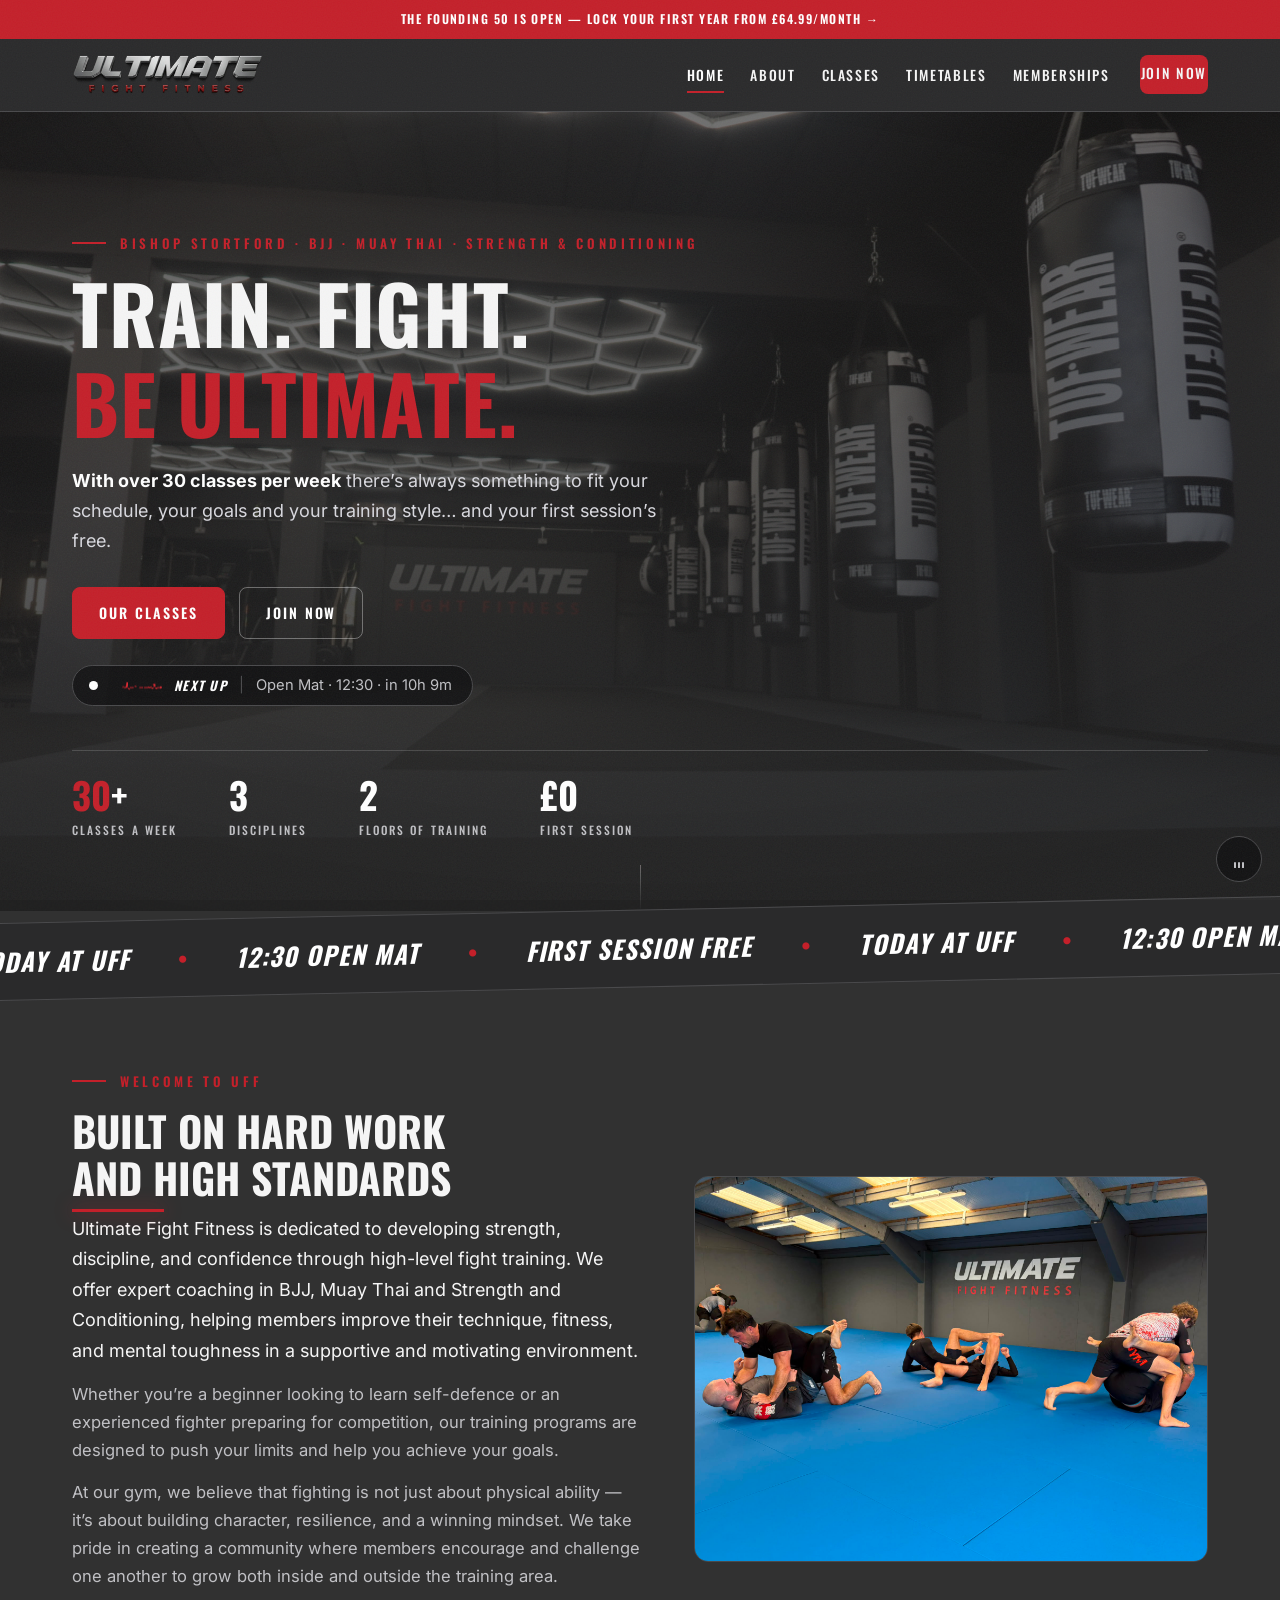
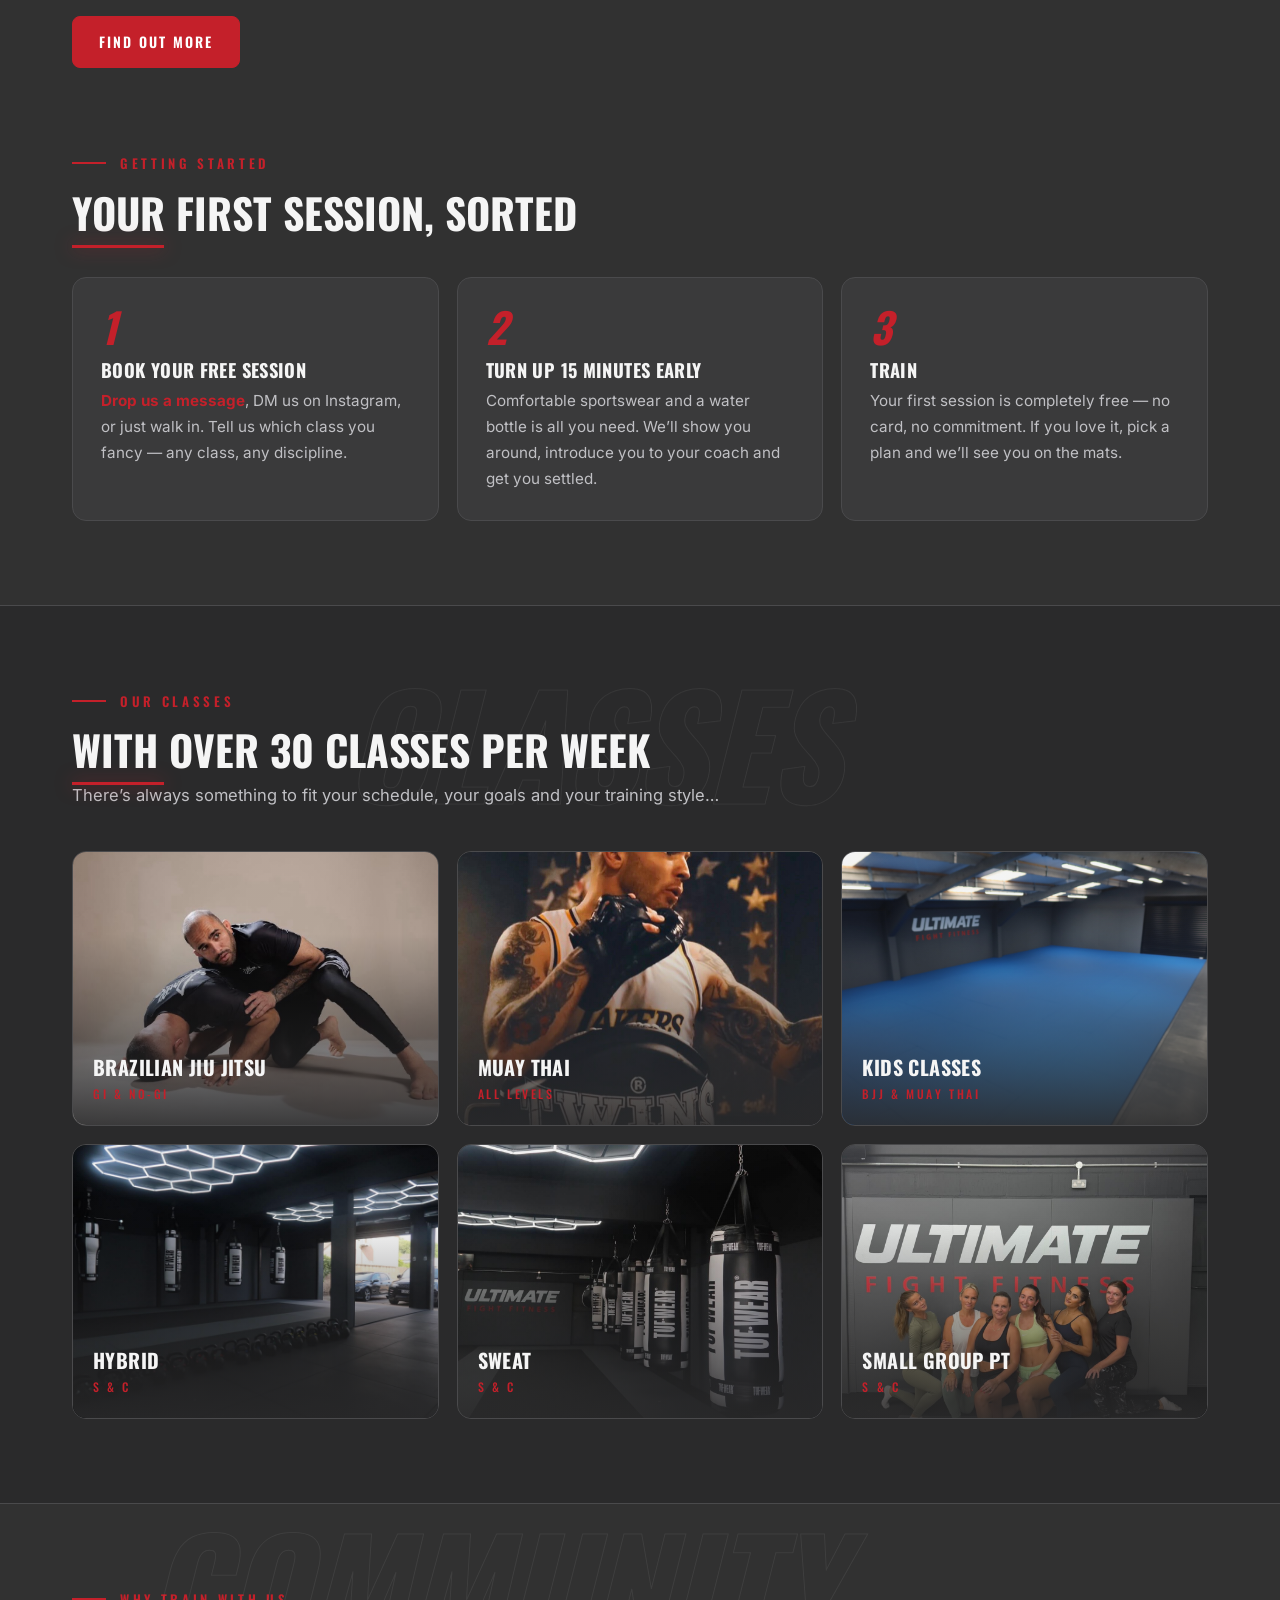
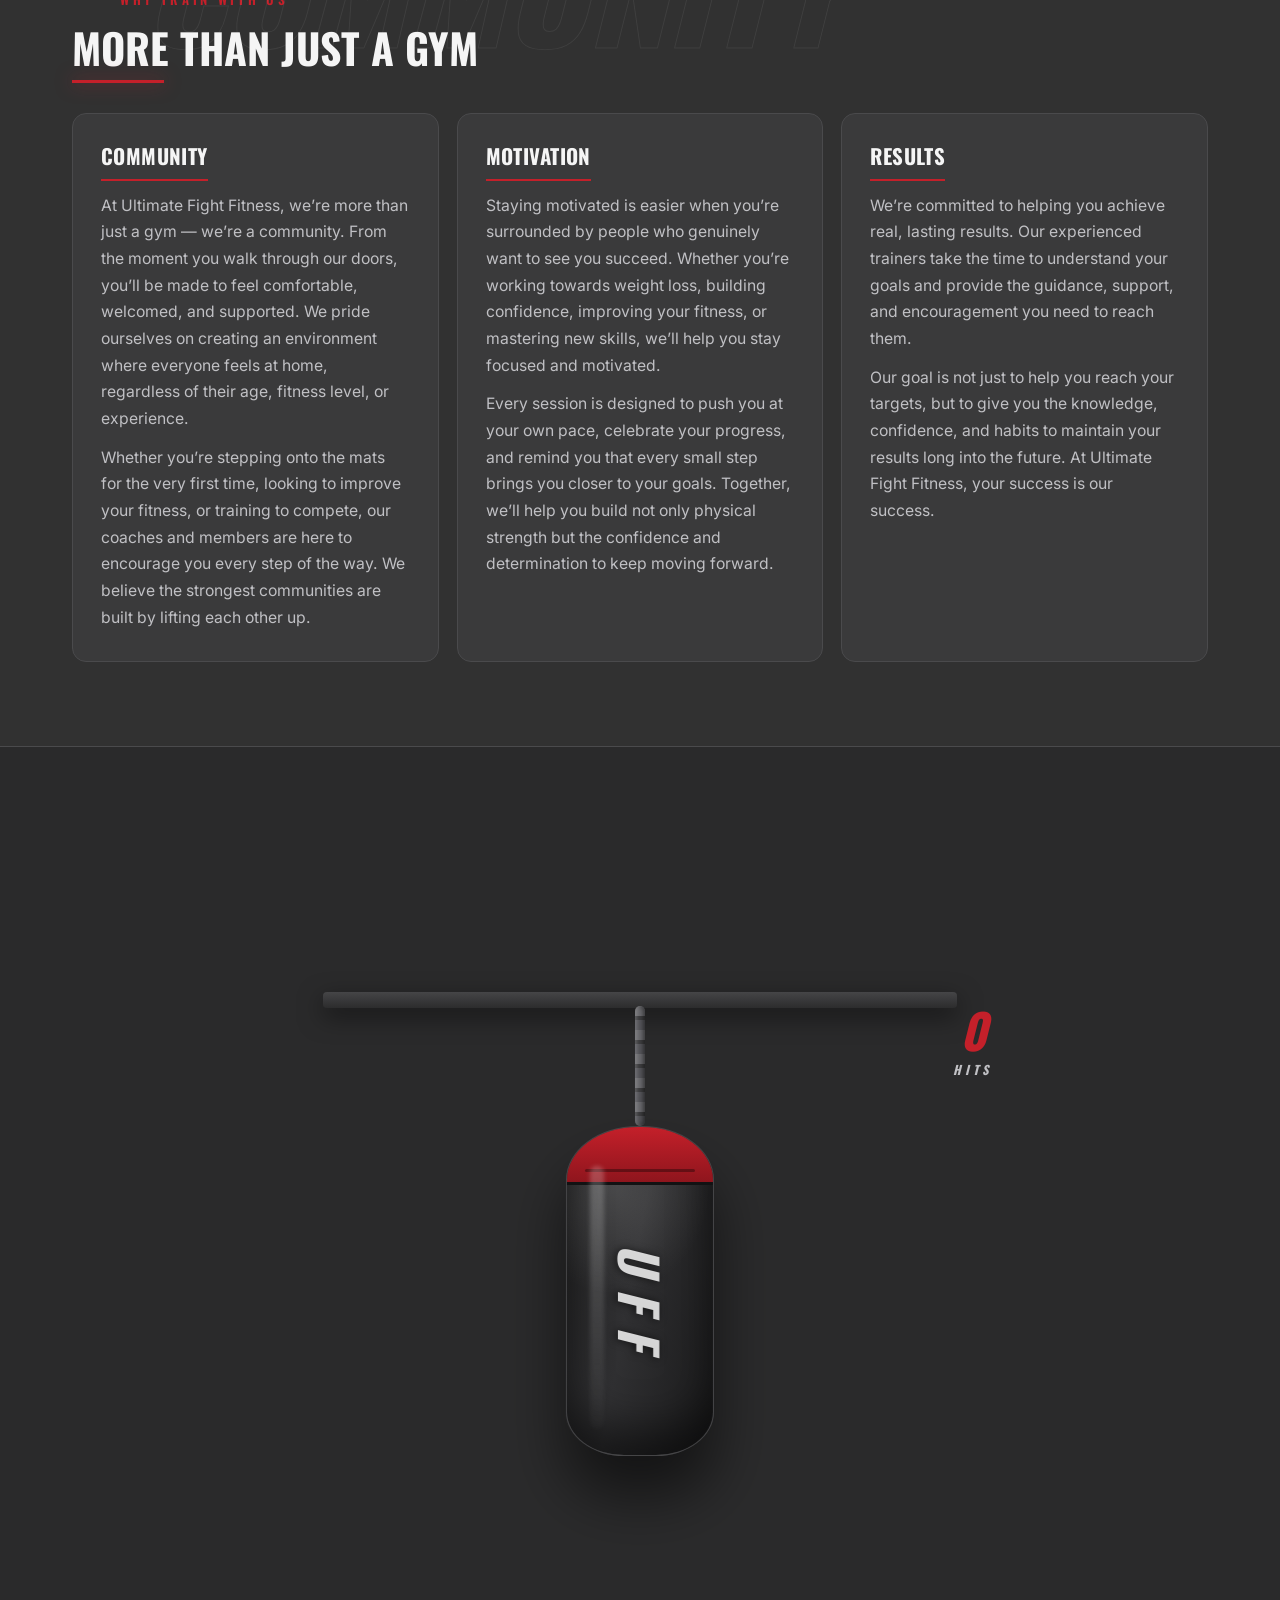
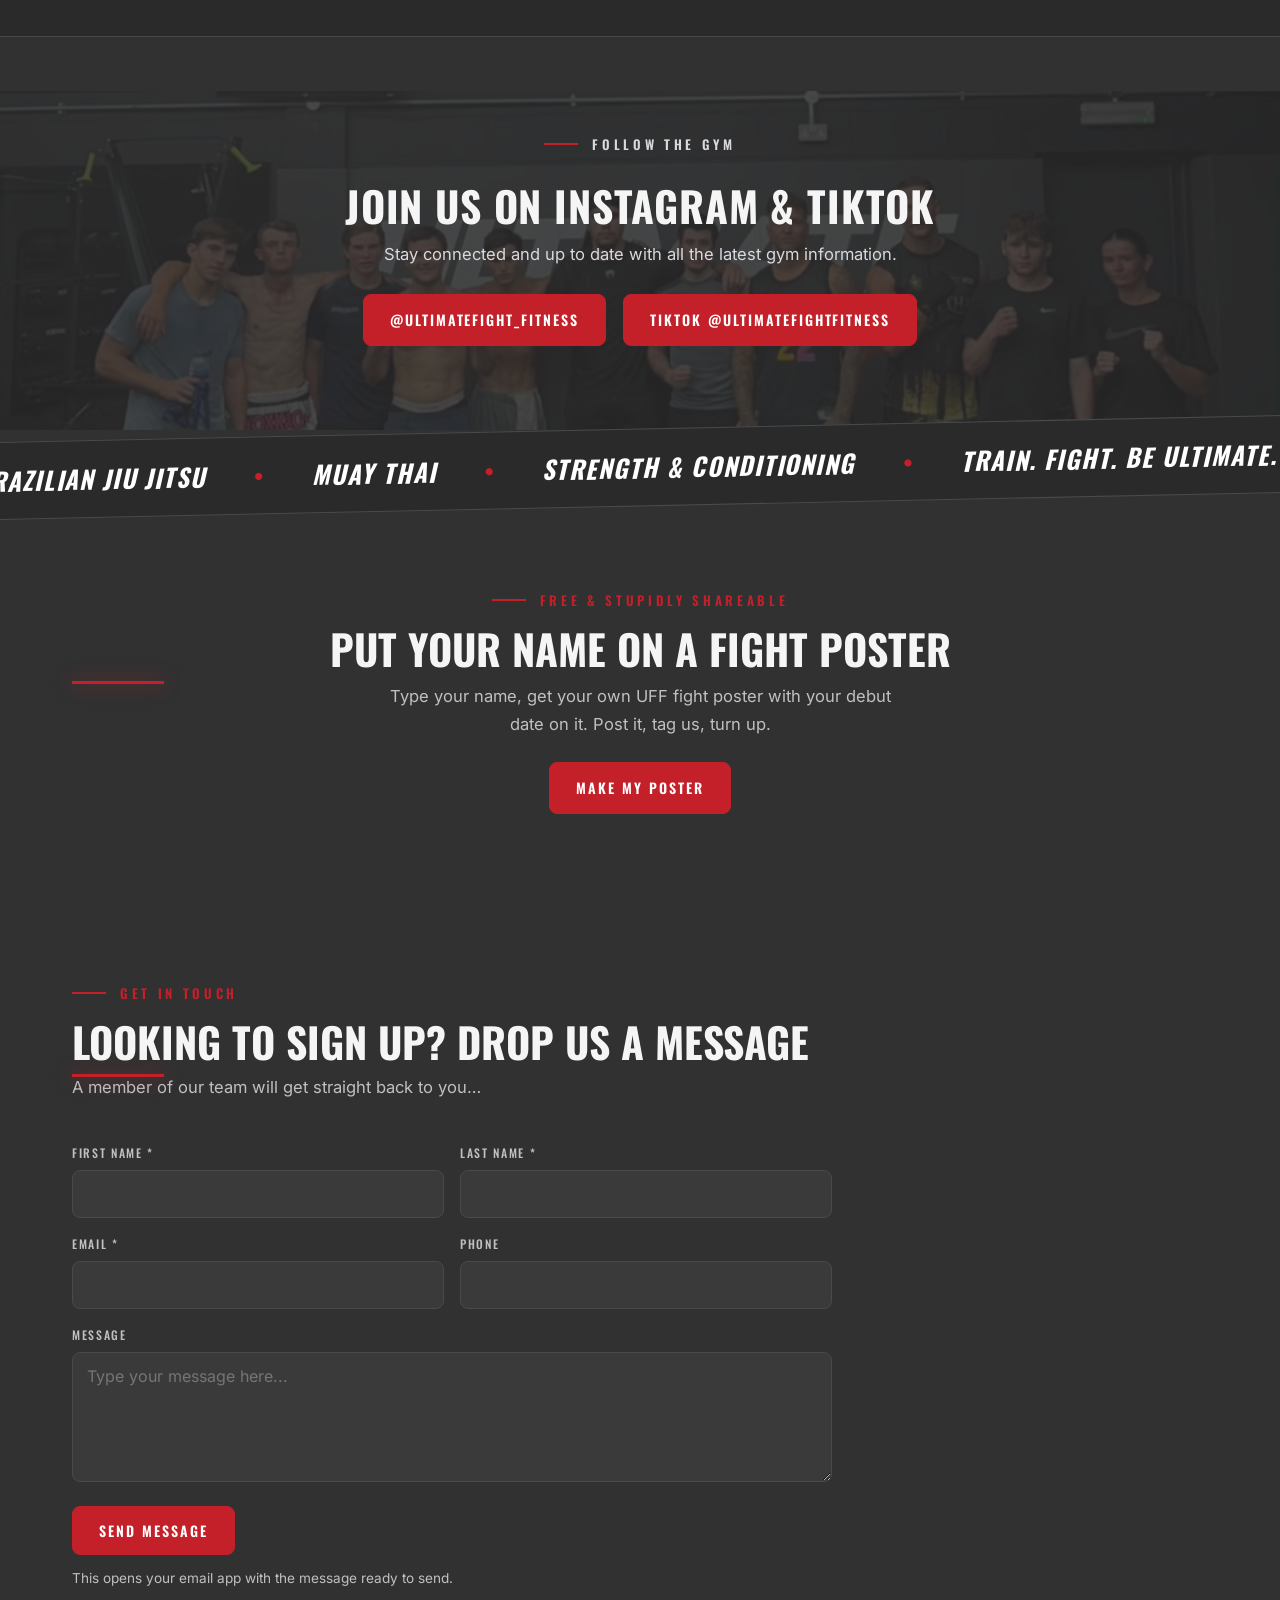
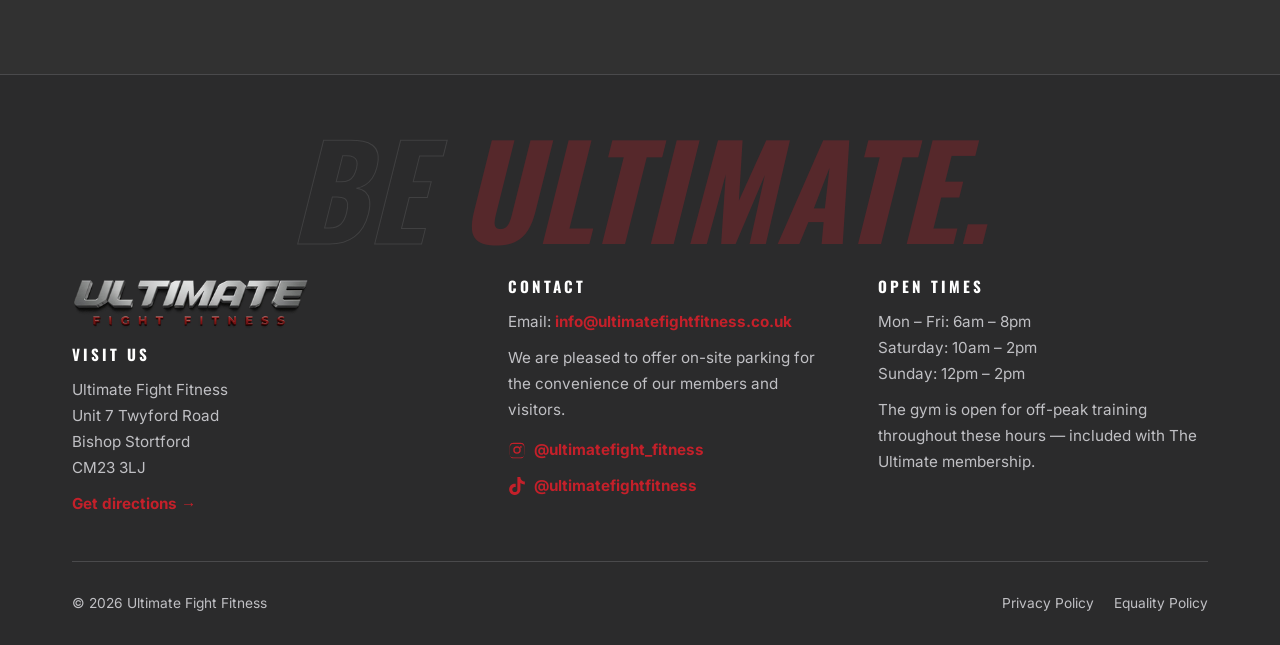
==== commit 42d699b2: "Add TikTok link alongside Instagram in footer, follow section and schema Co-Authored-By: Claude Fabl" ====
--- a/index.html
+++ b/index.html
@@ -37,7 +37,7 @@
       { "@type": "OpeningHoursSpecification", "dayOfWeek": "Saturday", "opens": "10:00", "closes": "14:00" },
       { "@type": "OpeningHoursSpecification", "dayOfWeek": "Sunday", "opens": "12:00", "closes": "14:00" }
     ],
-    "sameAs": ["https://www.instagram.com/ultimatefight_fitness"]
+    "sameAs": ["https://www.instagram.com/ultimatefight_fitness", "https://www.tiktok.com/@ultimatefightfitness"]
   }
   </script>
 </head>
@@ -221,9 +221,10 @@
     <div class="hero-bg" style="background-image:url('assets/img/muaythai-squad.jpg')"></div>
     <div class="wrap">
       <p class="kicker" style="justify-content:center">Follow the gym</p>
-      <h2>Join us on Instagram</h2>
+      <h2>Join us on Instagram &amp; TikTok</h2>
       <p>Stay connected and up to date with all the latest gym information.</p>
       <a class="btn" href="https://www.instagram.com/ultimatefight_fitness?igsh=MXU5cmJwamQxdzNlcQ==" target="_blank" rel="noopener">@ultimatefight_fitness</a>
+      <a class="btn" style="margin-left:12px" href="https://www.tiktok.com/@ultimatefightfitness" target="_blank" rel="noopener">TikTok @ultimatefightfitness</a>
     </div>
   </section>
 
@@ -285,7 +286,7 @@
           <h3>Contact</h3>
           <p>Email: <a class="link" href="mailto:info@ultimatefightfitness.co.uk">info@ultimatefightfitness.co.uk</a></p>
           <p style="margin-top:10px">We are pleased to offer on-site parking for the convenience of our members and visitors.</p>
-          <p style="margin-top:14px"><a class="ig link" href="https://www.instagram.com/ultimatefight_fitness?igsh=MXU5cmJwamQxdzNlcQ==" target="_blank" rel="noopener"><svg viewBox="0 0 24 24" aria-hidden="true"><path d="M12 2.2c3.2 0 3.6 0 4.9.07 1.2.06 1.8.25 2.2.42.56.22.96.48 1.38.9.42.42.68.82.9 1.38.17.42.36 1.05.42 2.2.06 1.3.07 1.7.07 4.9s0 3.6-.07 4.9c-.06 1.2-.25 1.8-.42 2.2a3.7 3.7 0 0 1-.9 1.38c-.42.42-.82.68-1.38.9-.42.17-1.05.36-2.2.42-1.3.06-1.7.07-4.9.07s-3.6 0-4.9-.07c-1.2-.06-1.8-.25-2.2-.42a3.7 3.7 0 0 1-1.38-.9 3.7 3.7 0 0 1-.9-1.38c-.17-.42-.36-1.05-.42-2.2C2.2 15.6 2.2 15.2 2.2 12s0-3.6.07-4.9c.06-1.2.25-1.8.42-2.2.22-.56.48-.96.9-1.38.42-.42.82-.68 1.38-.9.42-.17 1.05-.36 2.2-.42C8.4 2.2 8.8 2.2 12 2.2m0 1.8c-3.1 0-3.5 0-4.7.07-1.13.05-1.74.24-2.15.4-.54.21-.93.46-1.33.87-.4.4-.66.79-.87 1.33-.16.4-.35 1.02-.4 2.15-.07 1.2-.07 1.6-.07 4.7s0 3.5.07 4.7c.05 1.13.24 1.74.4 2.15.21.54.46.93.87 1.33.4.4.79.66 1.33.87.4.16 1.02.35 2.15.4 1.2.07 1.6.07 4.7.07s3.5 0 4.7-.07c1.13-.05 1.74-.24 2.15-.4.54-.21.93-.46 1.33-.87.4-.4.66-.79.87-1.33.16-.4.35-1.02.4-2.15.07-1.2.07-1.6.07-4.7s0-3.5-.07-4.7c-.05-1.13-.24-1.74-.4-2.15a3.6 3.6 0 0 0-.87-1.33 3.6 3.6 0 0 0-1.33-.87c-.4-.16-1.02-.35-2.15-.4-1.2-.07-1.6-.07-4.7-.07zm0 3.06a5 5 0 1 1 0 10 5 5 0 0 1 0-10zm0 1.8a3.2 3.2 0 1 0 0 6.4 3.2 3.2 0 0 0 0-6.4zm5.2-2.1a1.15 1.15 0 1 1 0 2.3 1.15 1.15 0 0 1 0-2.3z"/></svg> @ultimatefight_fitness</a></p>
+          <p style="margin-top:14px"><a class="ig link" href="https://www.instagram.com/ultimatefight_fitness?igsh=MXU5cmJwamQxdzNlcQ==" target="_blank" rel="noopener"><svg viewBox="0 0 24 24" aria-hidden="true"><path d="M12 2.2c3.2 0 3.6 0 4.9.07 1.2.06 1.8.25 2.2.42.56.22.96.48 1.38.9.42.42.68.82.9 1.38.17.42.36 1.05.42 2.2.06 1.3.07 1.7.07 4.9s0 3.6-.07 4.9c-.06 1.2-.25 1.8-.42 2.2a3.7 3.7 0 0 1-.9 1.38c-.42.42-.82.68-1.38.9-.42.17-1.05.36-2.2.42-1.3.06-1.7.07-4.9.07s-3.6 0-4.9-.07c-1.2-.06-1.8-.25-2.2-.42a3.7 3.7 0 0 1-1.38-.9 3.7 3.7 0 0 1-.9-1.38c-.17-.42-.36-1.05-.42-2.2C2.2 15.6 2.2 15.2 2.2 12s0-3.6.07-4.9c.06-1.2.25-1.8.42-2.2.22-.56.48-.96.9-1.38.42-.42.82-.68 1.38-.9.42-.17 1.05-.36 2.2-.42C8.4 2.2 8.8 2.2 12 2.2m0 1.8c-3.1 0-3.5 0-4.7.07-1.13.05-1.74.24-2.15.4-.54.21-.93.46-1.33.87-.4.4-.66.79-.87 1.33-.16.4-.35 1.02-.4 2.15-.07 1.2-.07 1.6-.07 4.7s0 3.5.07 4.7c.05 1.13.24 1.74.4 2.15.21.54.46.93.87 1.33.4.4.79.66 1.33.87.4.16 1.02.35 2.15.4 1.2.07 1.6.07 4.7.07s3.5 0 4.7-.07c1.13-.05 1.74-.24 2.15-.4.54-.21.93-.46 1.33-.87.4-.4.66-.79.87-1.33.16-.4.35-1.02.4-2.15.07-1.2.07-1.6.07-4.7s0-3.5-.07-4.7c-.05-1.13-.24-1.74-.4-2.15a3.6 3.6 0 0 0-.87-1.33 3.6 3.6 0 0 0-1.33-.87c-.4-.16-1.02-.35-2.15-.4-1.2-.07-1.6-.07-4.7-.07zm0 3.06a5 5 0 1 1 0 10 5 5 0 0 1 0-10zm0 1.8a3.2 3.2 0 1 0 0 6.4 3.2 3.2 0 0 0 0-6.4zm5.2-2.1a1.15 1.15 0 1 1 0 2.3 1.15 1.15 0 0 1 0-2.3z"/></svg> @ultimatefight_fitness</a><br><a class="ig link" style="margin-top:6px" href="https://www.tiktok.com/@ultimatefightfitness" target="_blank" rel="noopener"><svg viewBox="0 0 24 24" aria-hidden="true"><path d="M12.525.02c1.31-.02 2.61-.01 3.91-.02.08 1.53.63 3.09 1.75 4.17 1.12 1.11 2.7 1.62 4.24 1.79v4.03c-1.44-.05-2.89-.35-4.2-.97-.57-.26-1.1-.59-1.62-.93-.01 2.92.01 5.84-.02 8.75-.08 1.4-.54 2.79-1.35 3.94-1.31 1.92-3.58 3.17-5.91 3.21-1.43.08-2.86-.31-4.08-1.03-2.02-1.19-3.44-3.37-3.65-5.71-.02-.5-.03-1-.01-1.49.18-1.9 1.12-3.72 2.58-4.96 1.66-1.44 3.98-2.13 6.15-1.72.02 1.48-.04 2.96-.04 4.44-.99-.32-2.15-.23-3.02.37-.63.41-1.11 1.04-1.36 1.75-.21.51-.15 1.07-.14 1.61.24 1.64 1.82 3.02 3.5 2.87 1.12-.01 2.19-.66 2.77-1.61.19-.33.4-.67.41-1.06.1-1.79.06-3.57.07-5.36.01-4.03-.01-8.05.02-12.07z"/></svg> @ultimatefightfitness</a></p>
         </div>
         <div>
           <h3>Open times</h3>
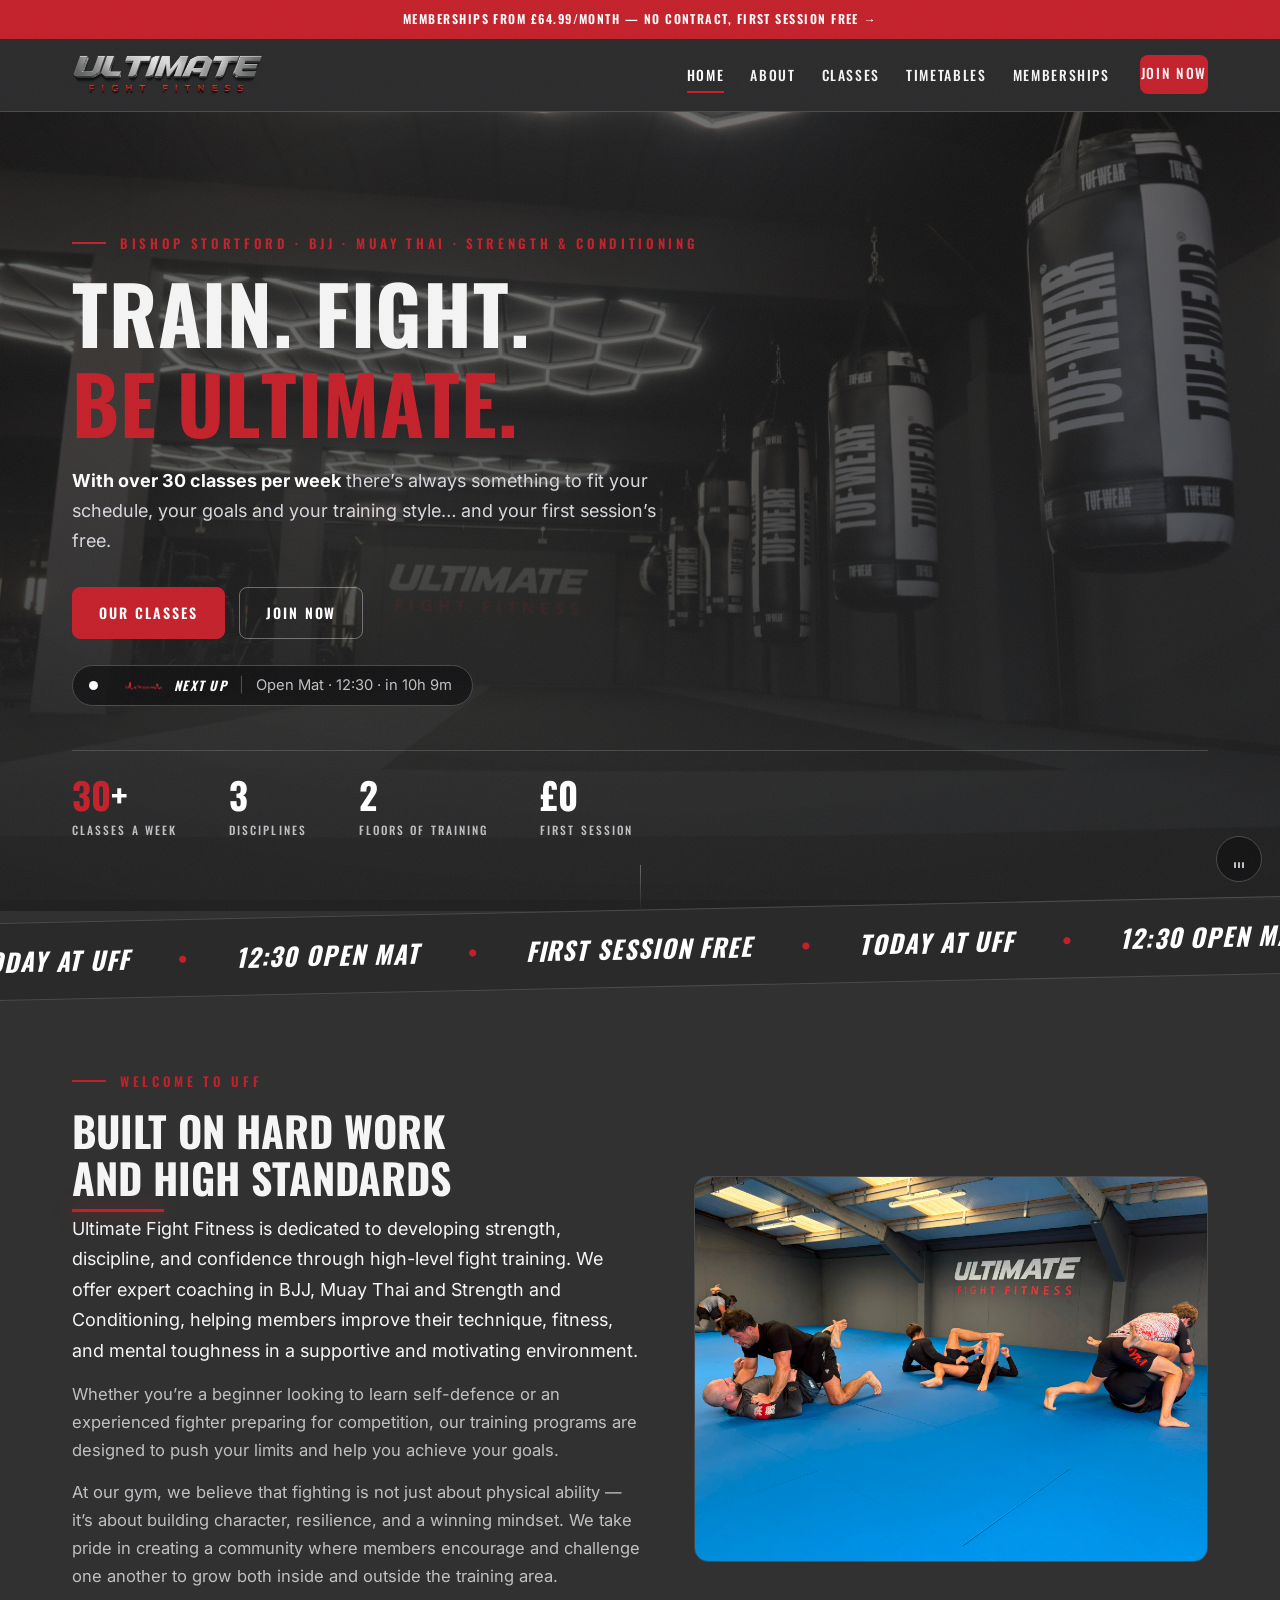
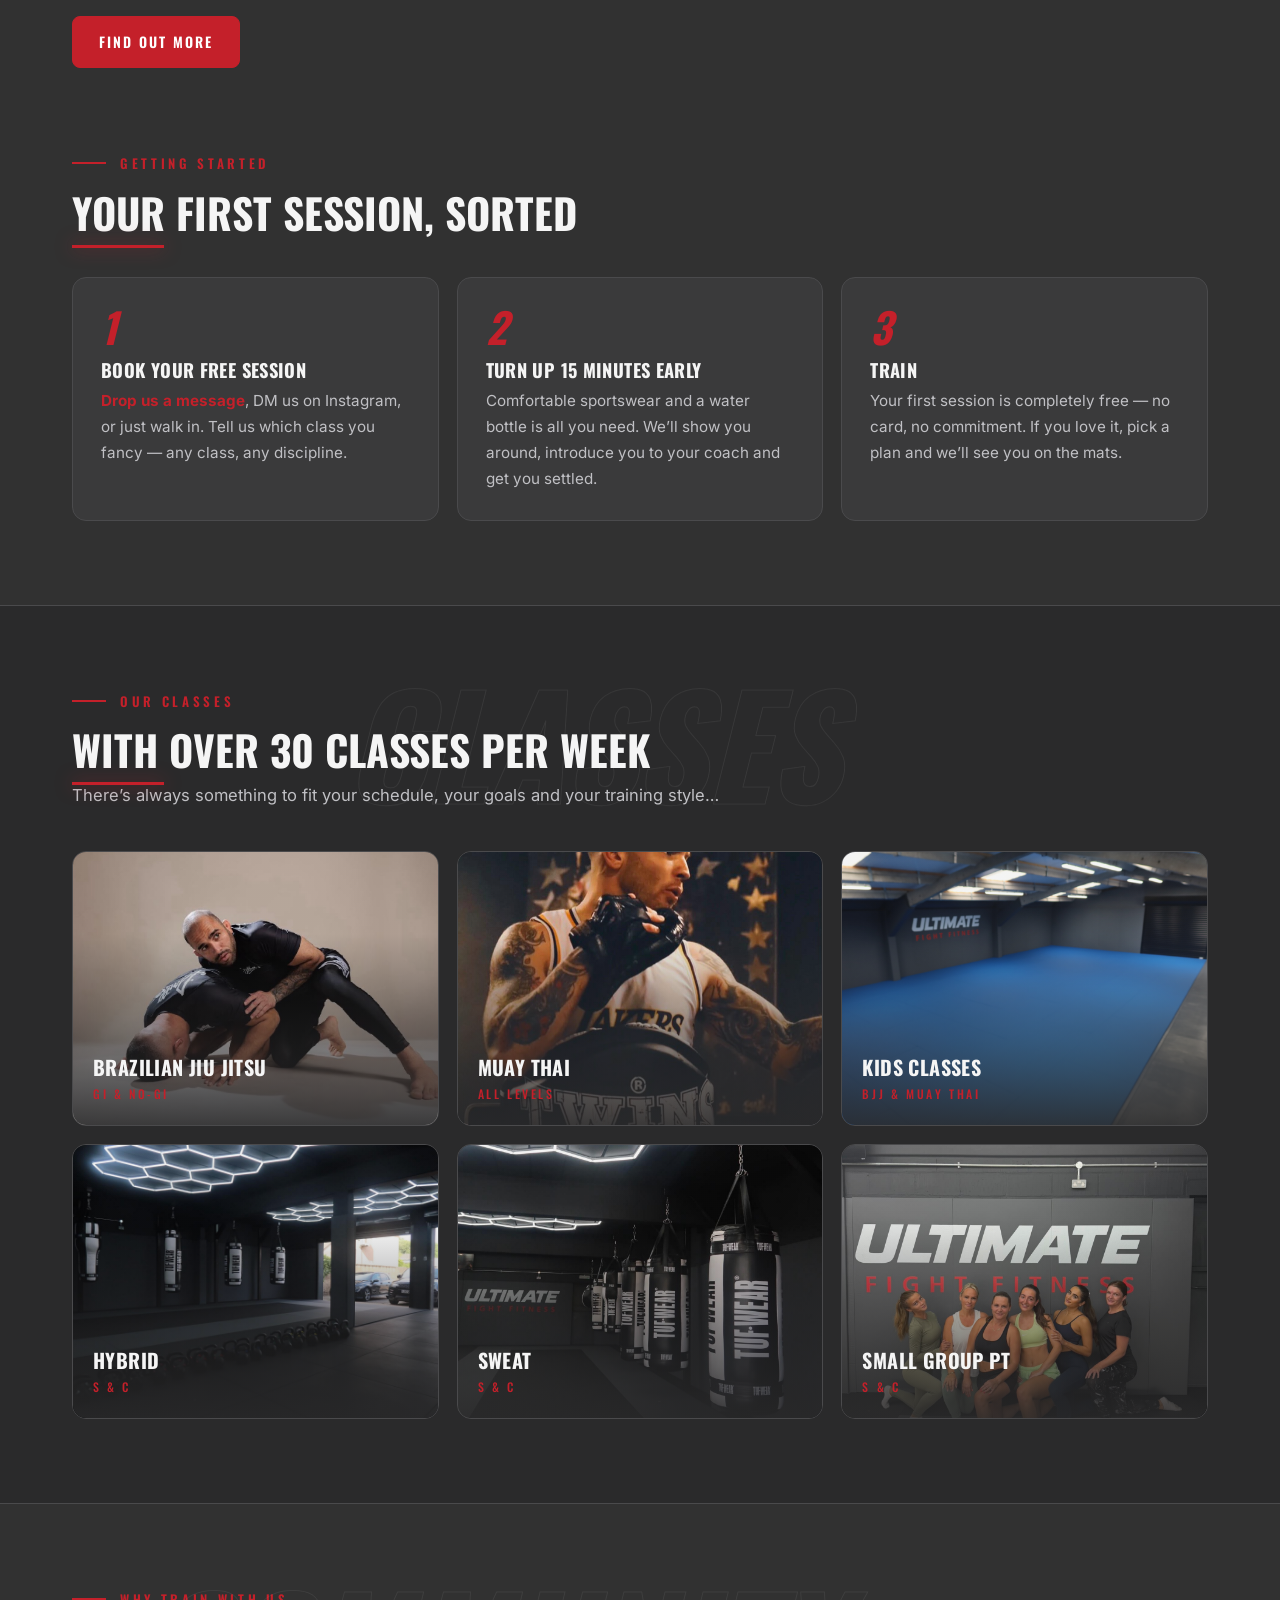
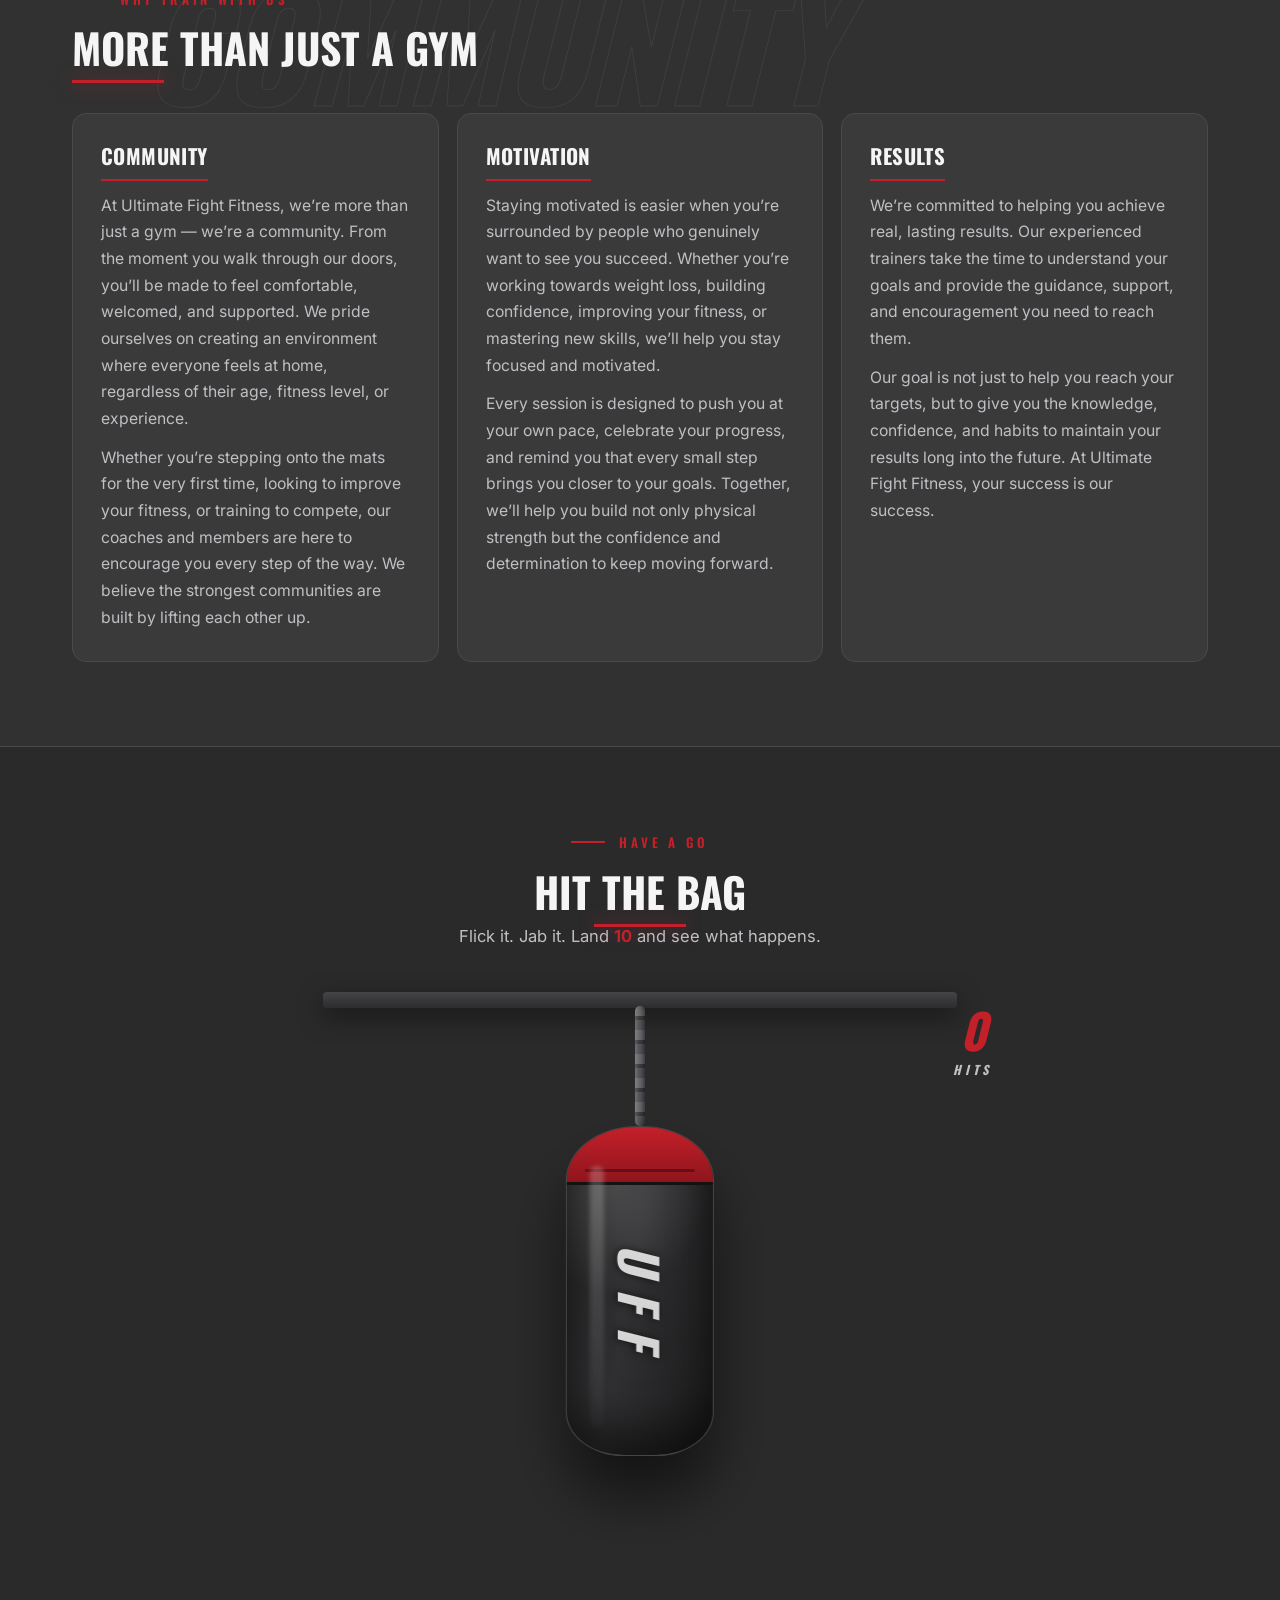
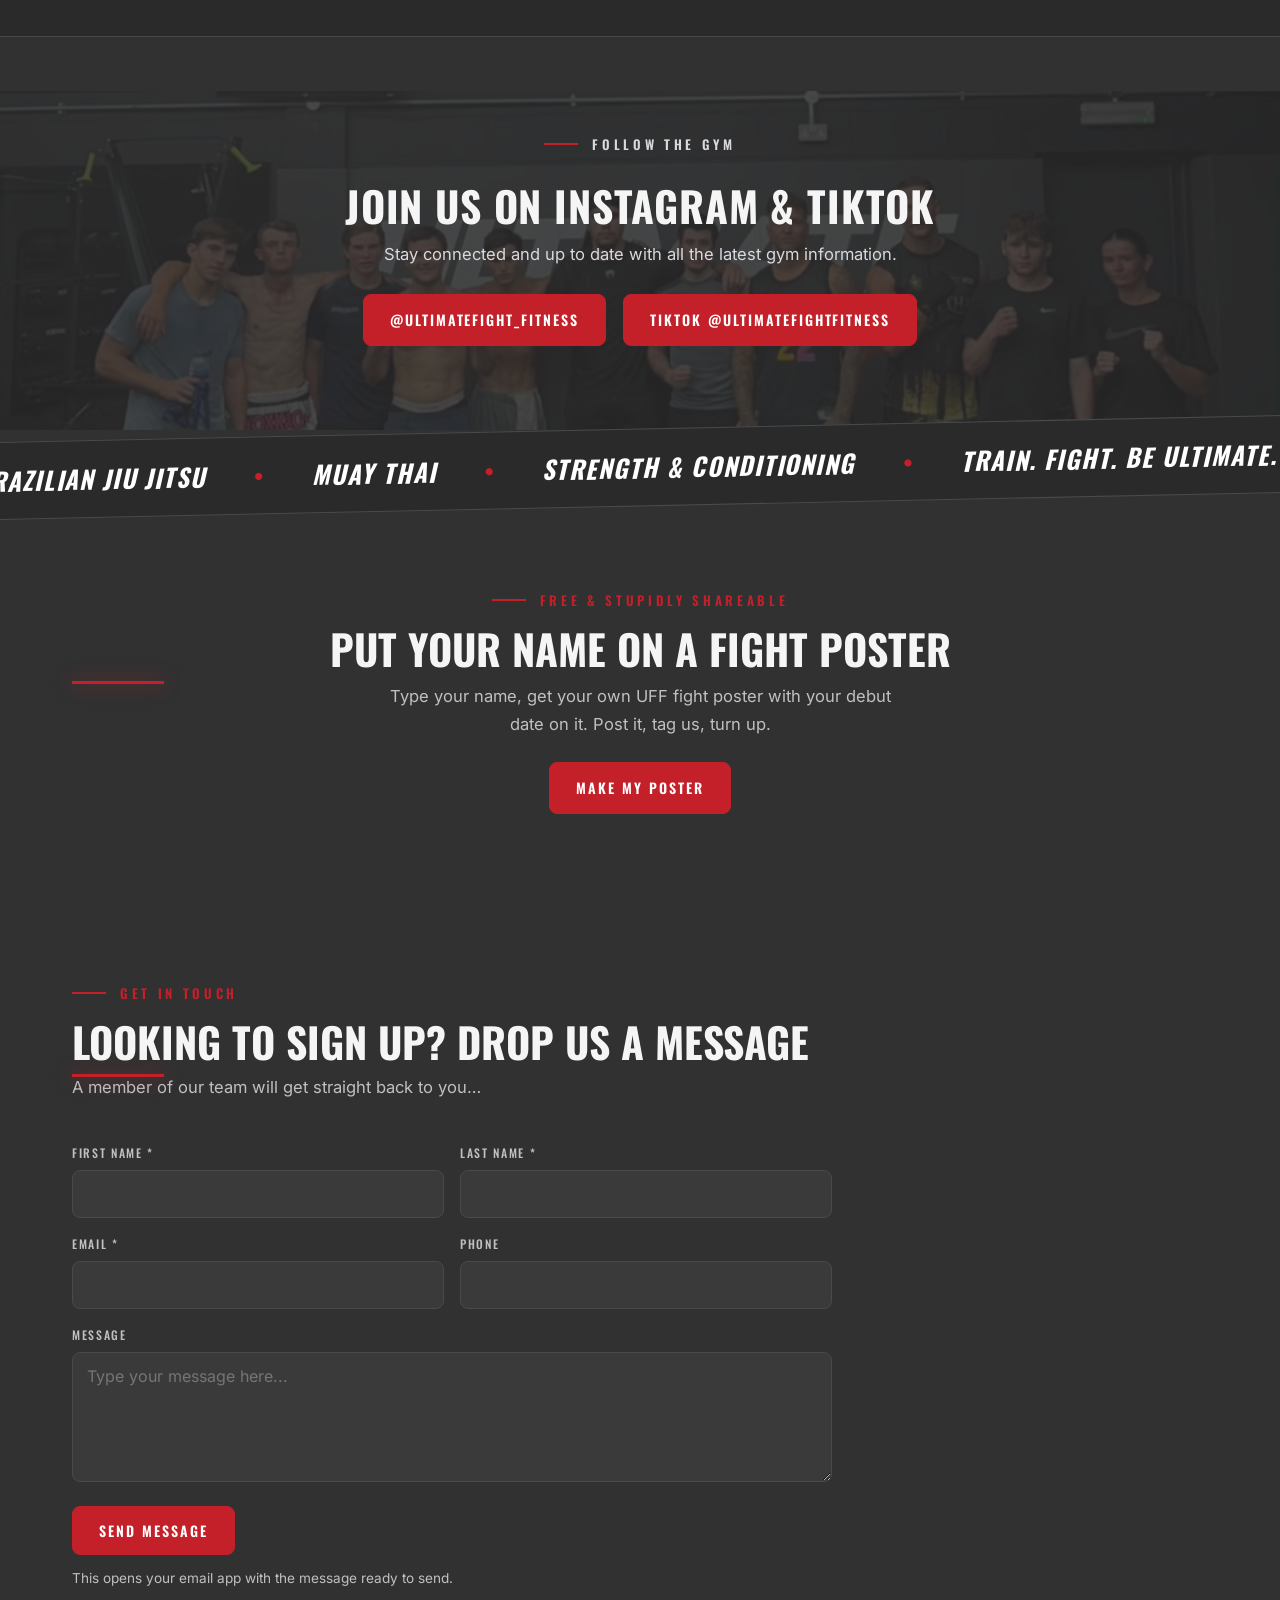
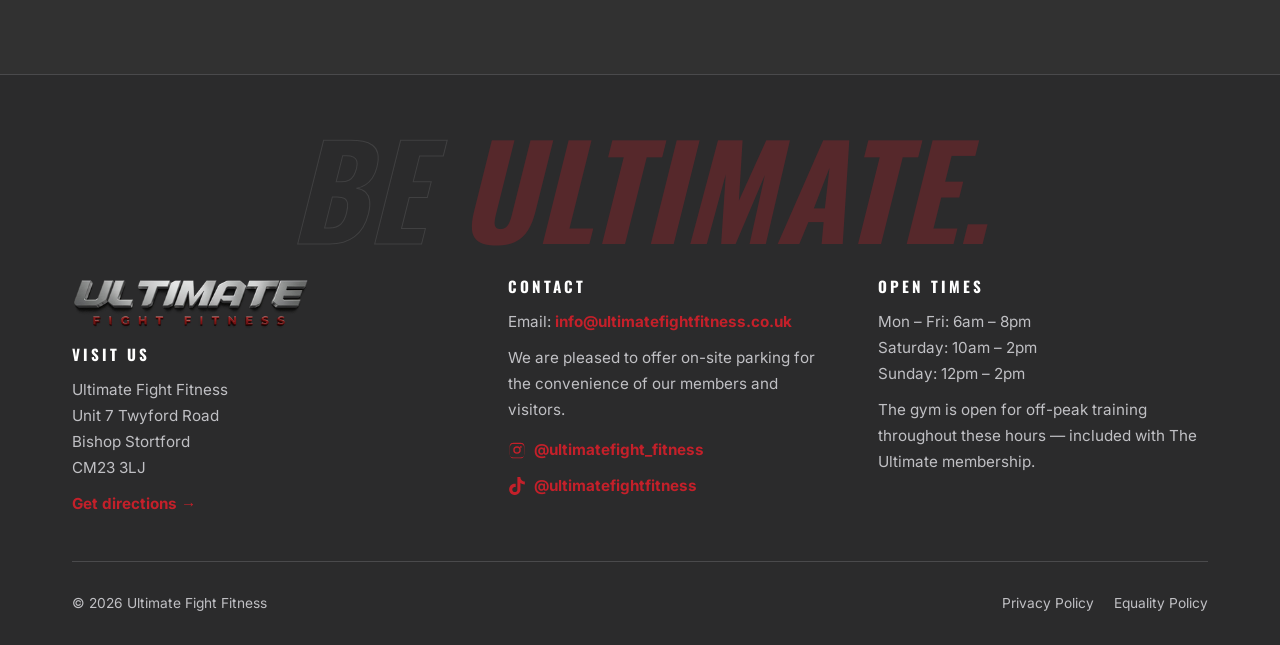
==== commit eed9941d: "Retire the Founding 50 offer: five memberships at the new prices, founding wording removed Co-Author" ====
--- a/index.html
+++ b/index.html
@@ -47,7 +47,7 @@
   <div id="cursor" aria-hidden="true"></div>
   <a class="skip" href="#main">Skip to content</a>
   <header class="site-header">
-    <a class="announce" href="memberships.html">The Founding 50 is open &mdash; lock your first year from &pound;64.99/month &rarr;</a>
+    <a class="announce" href="memberships.html">Memberships from &pound;64.99/month &mdash; no contract, first session free &rarr;</a>
     <div class="wrap nav">
       <a class="logo" href="index.html" aria-label="Ultimate Fight Fitness — home">
         <img src="assets/img/logo-small.png" alt="Ultimate Fight Fitness">
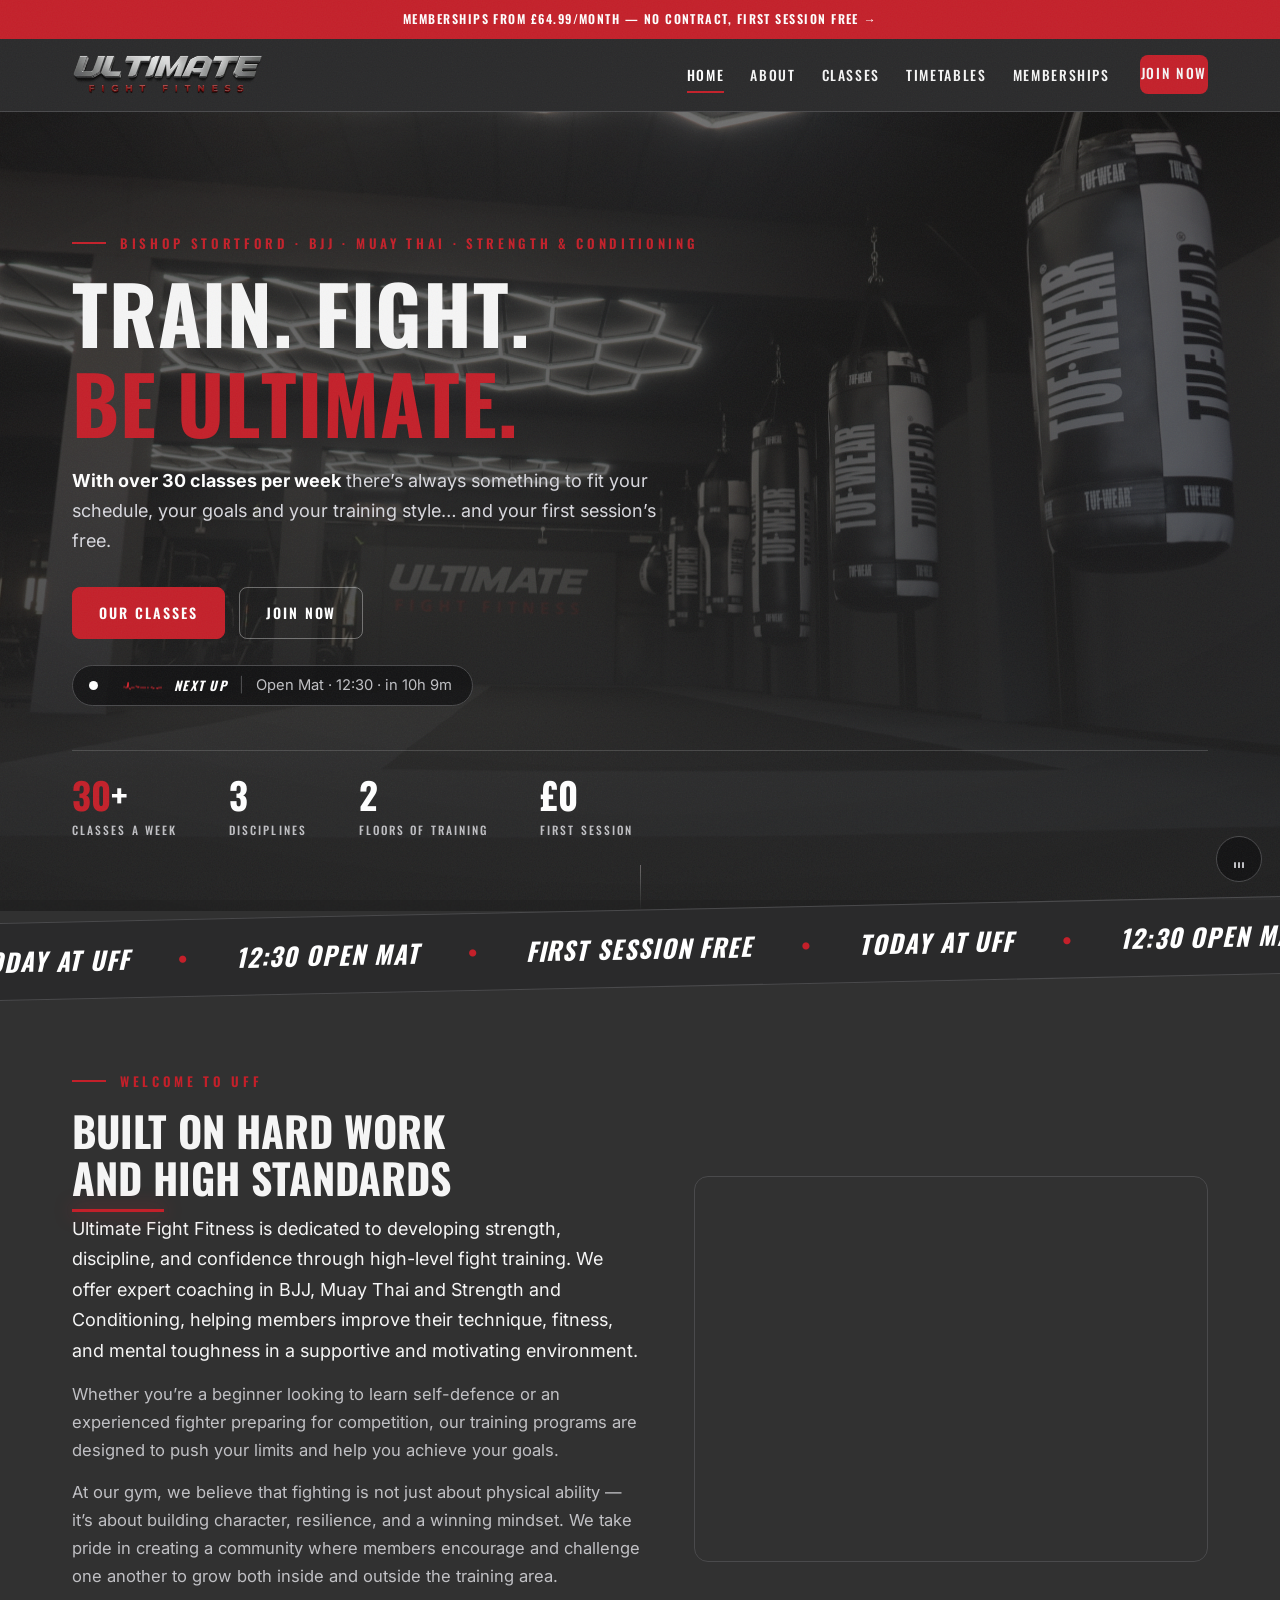
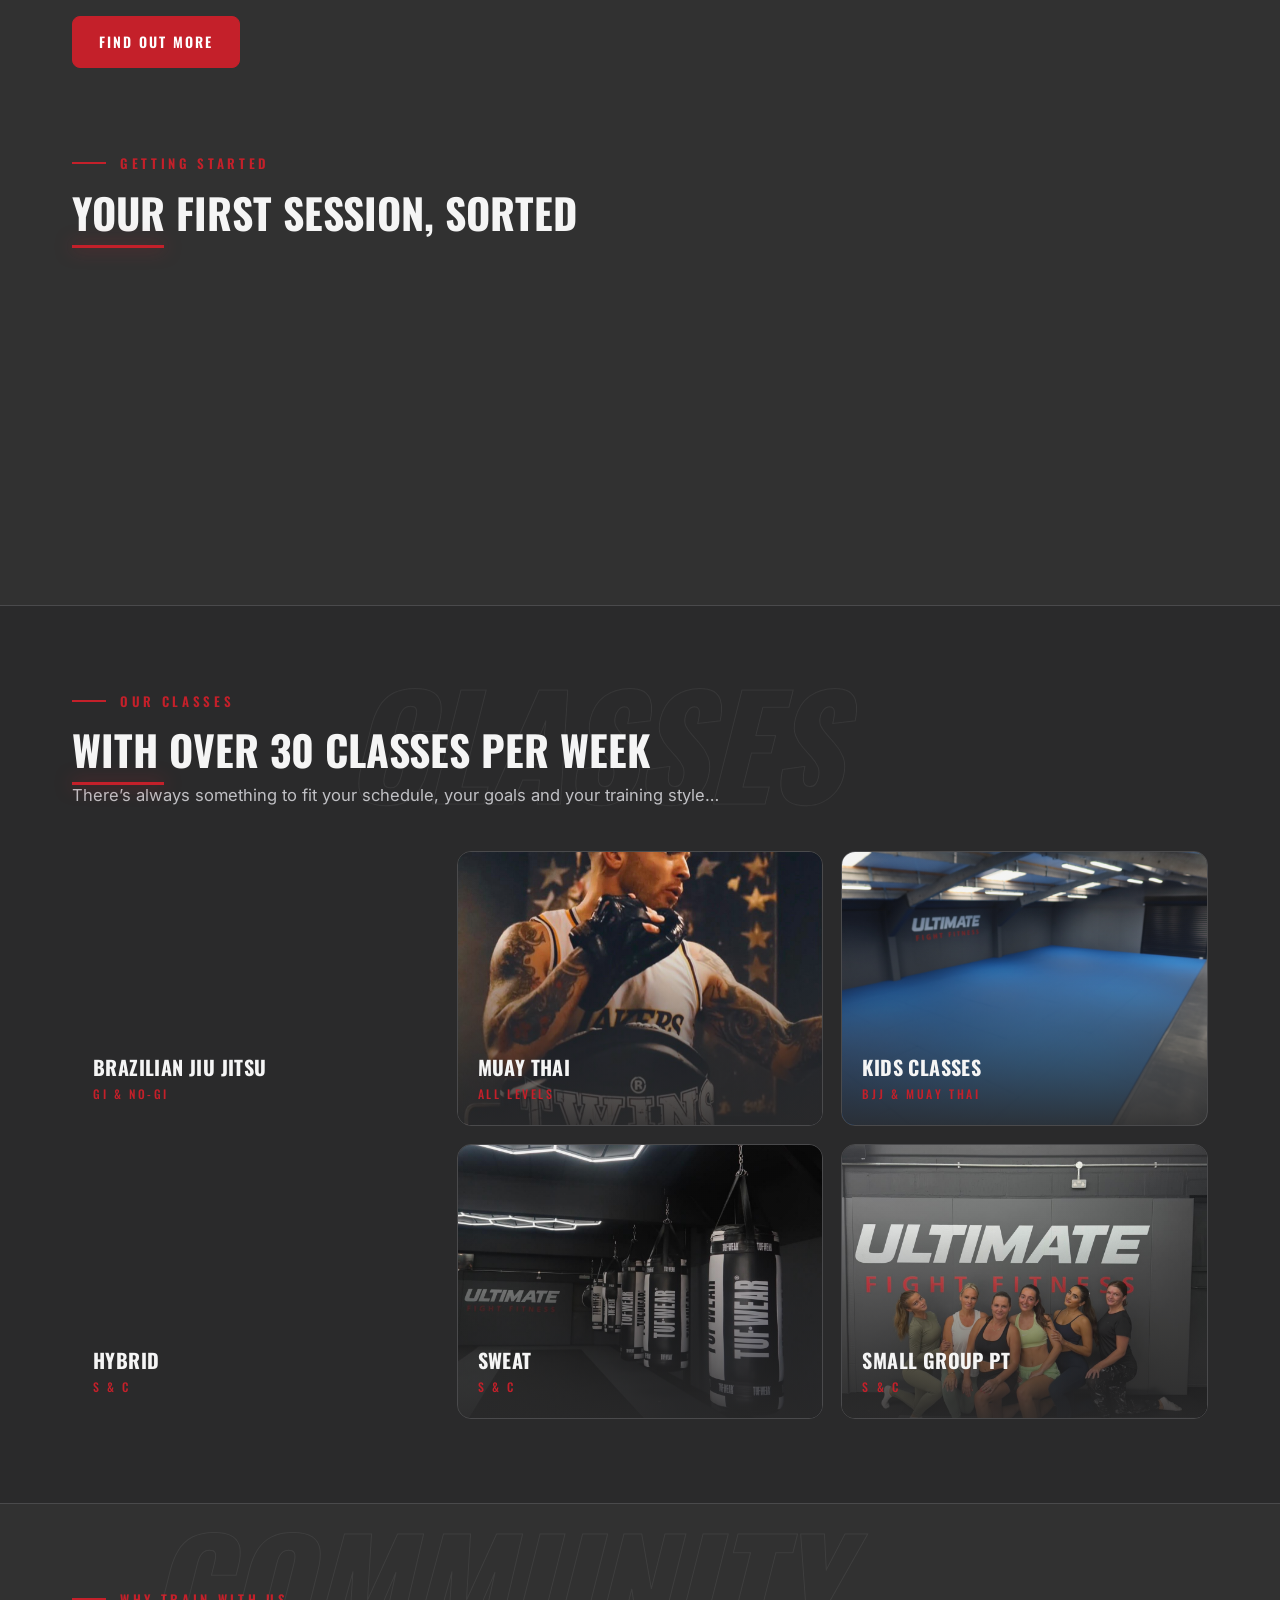
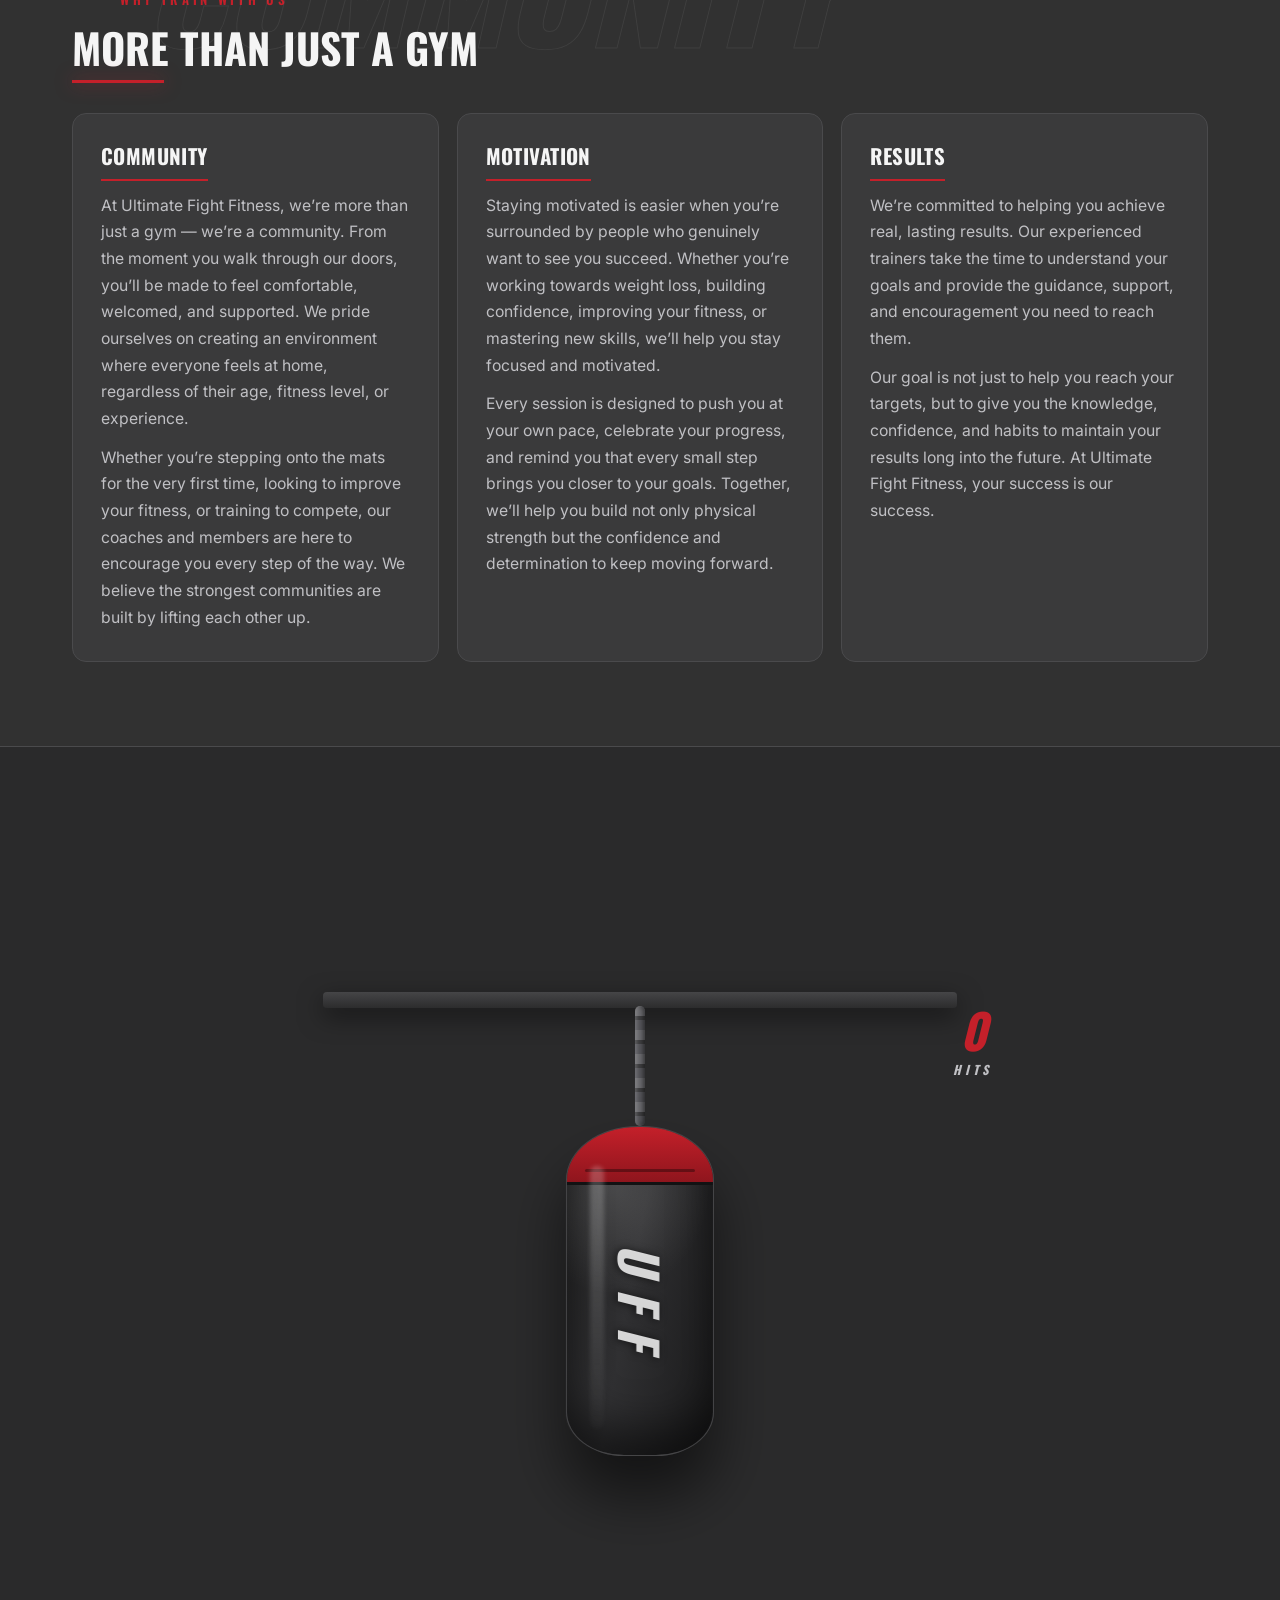
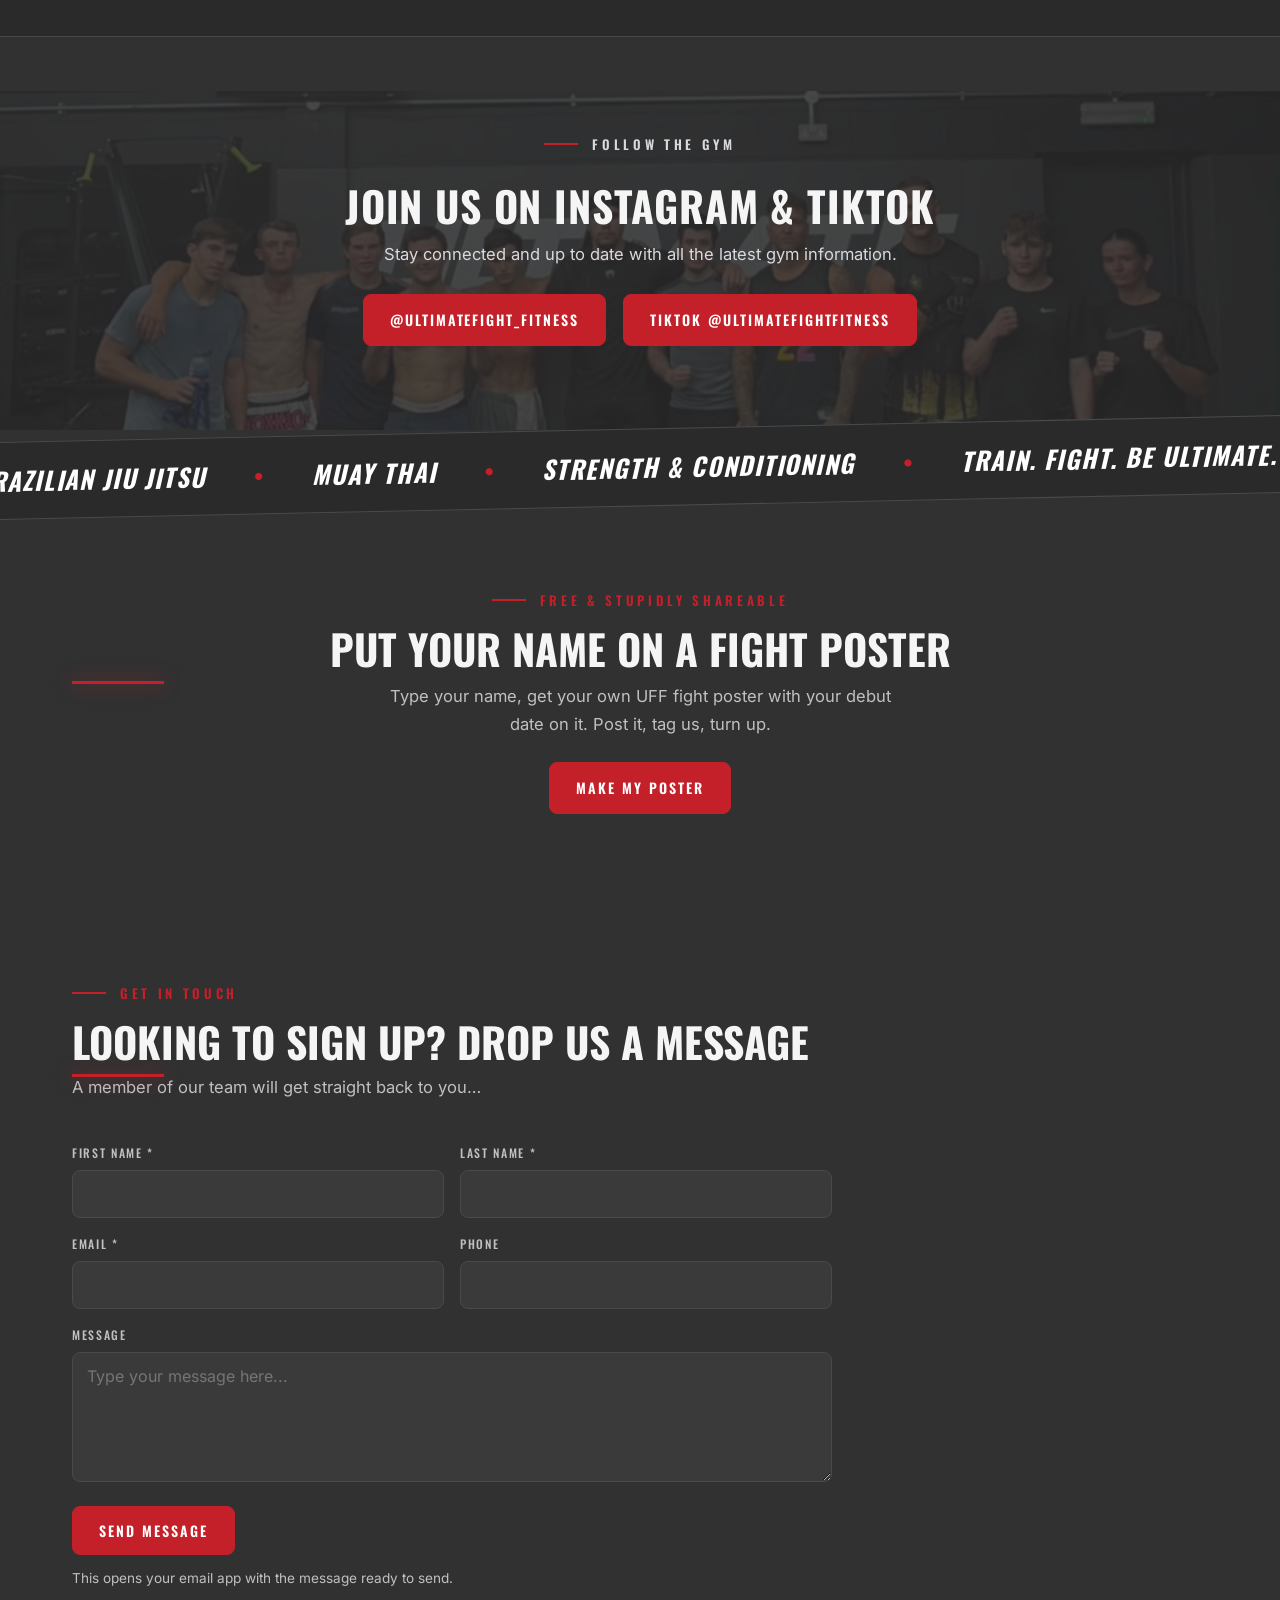
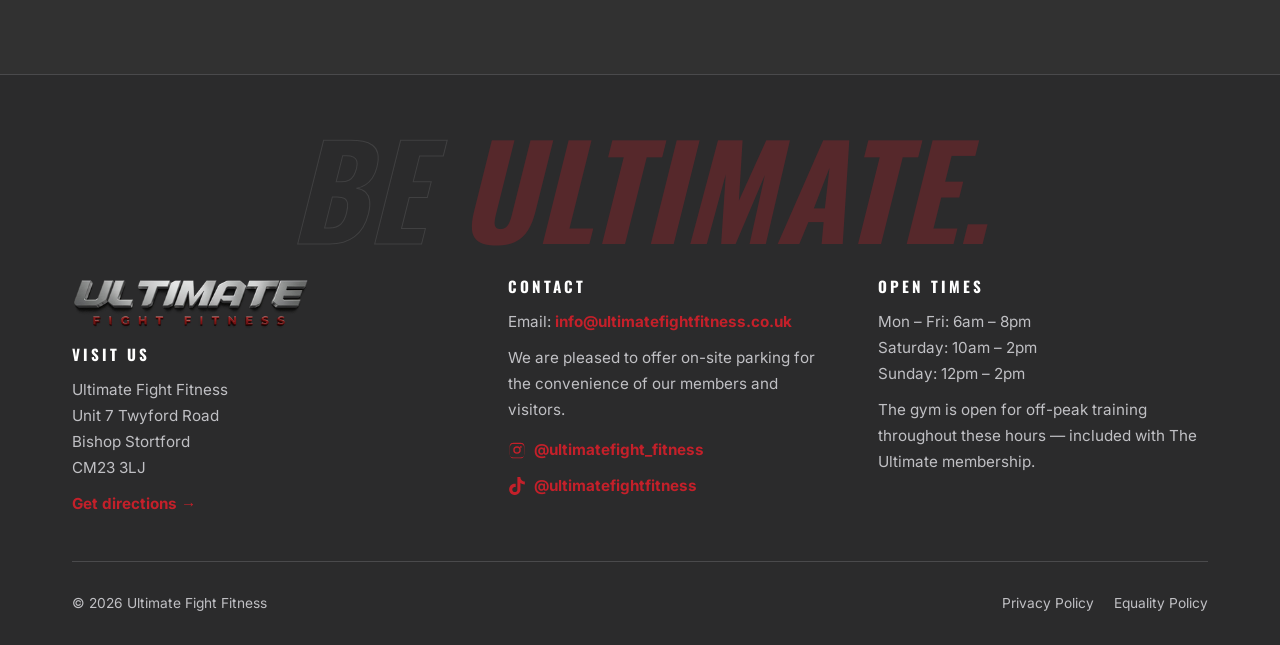
==== commit 71477c91: "Update the live 'next up' schedule to the current timetable and bust the script cache Co-Authored-By" ====
--- a/index.html
+++ b/index.html
@@ -305,6 +305,6 @@
       </div>
     </div>
   </footer>
-  <script src="js/main.js?v=18"></script>
+  <script src="js/main.js?v=19"></script>
 </body>
 </html>
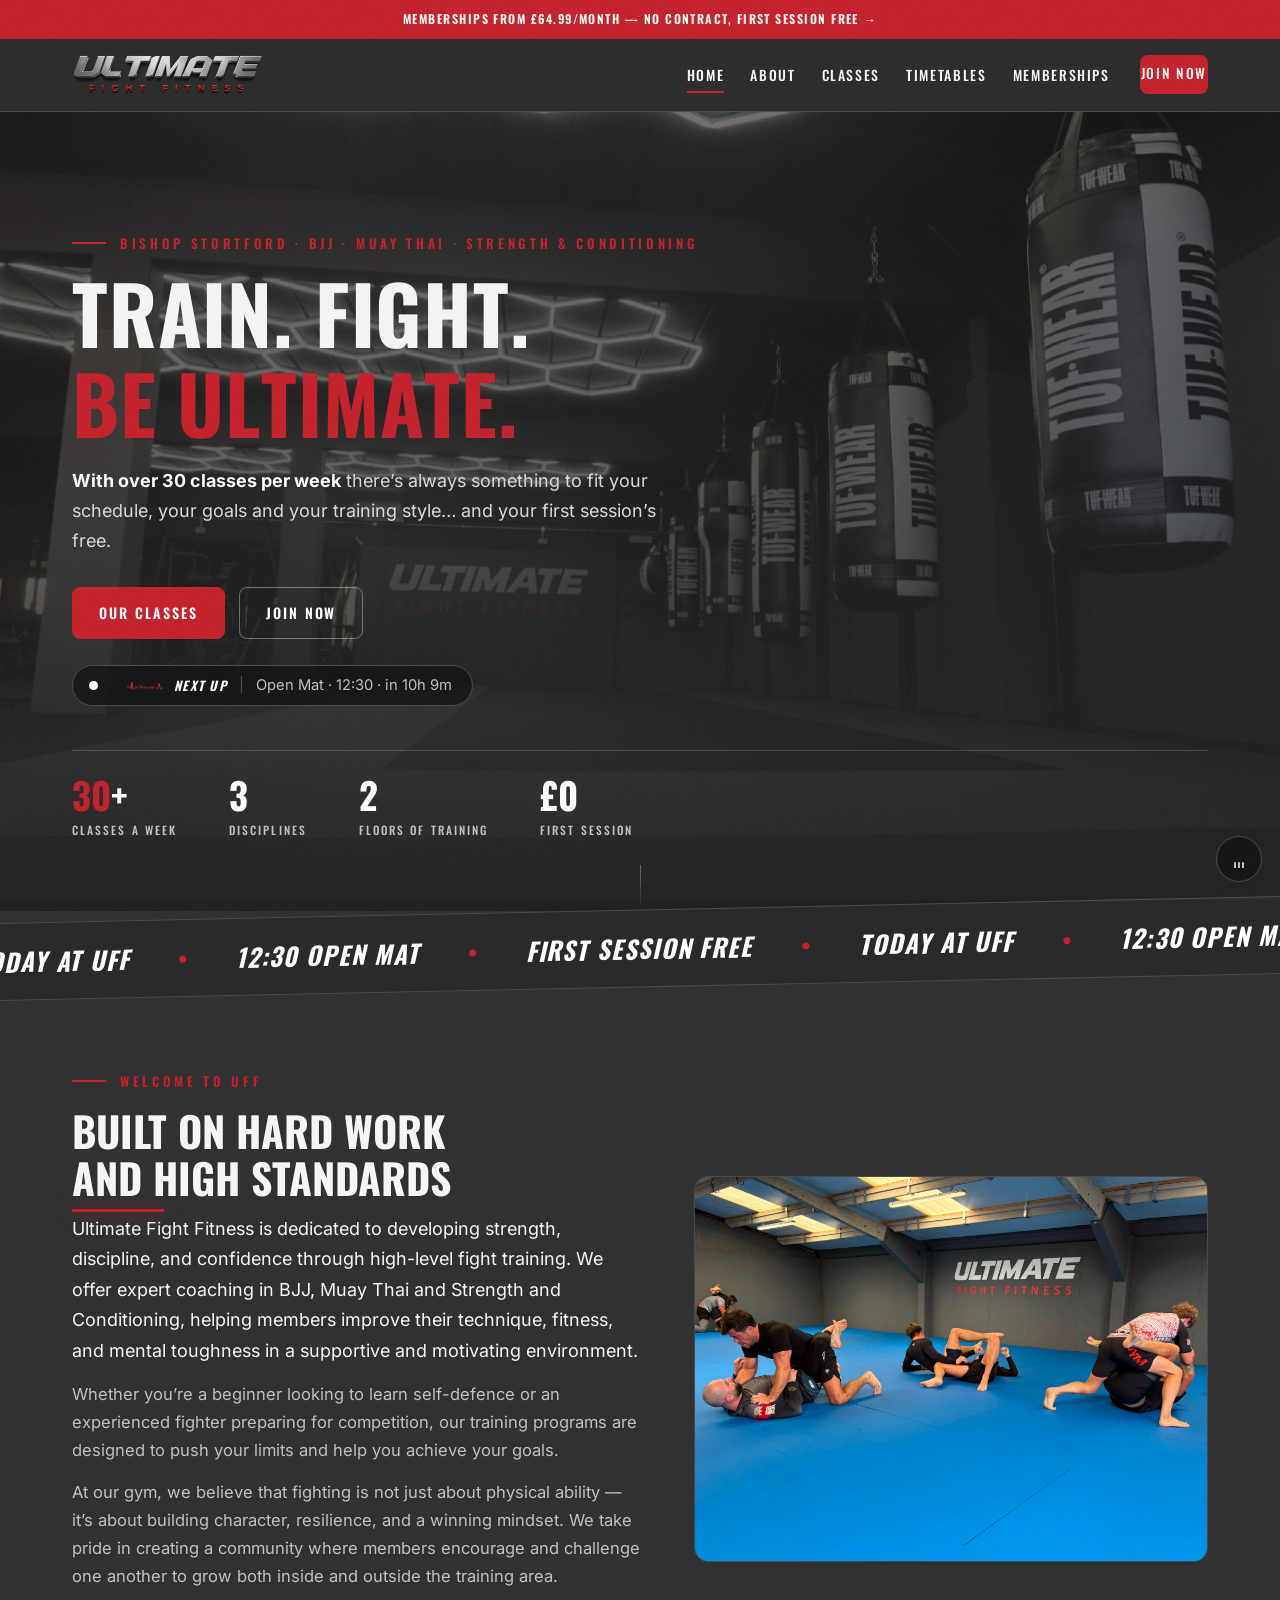
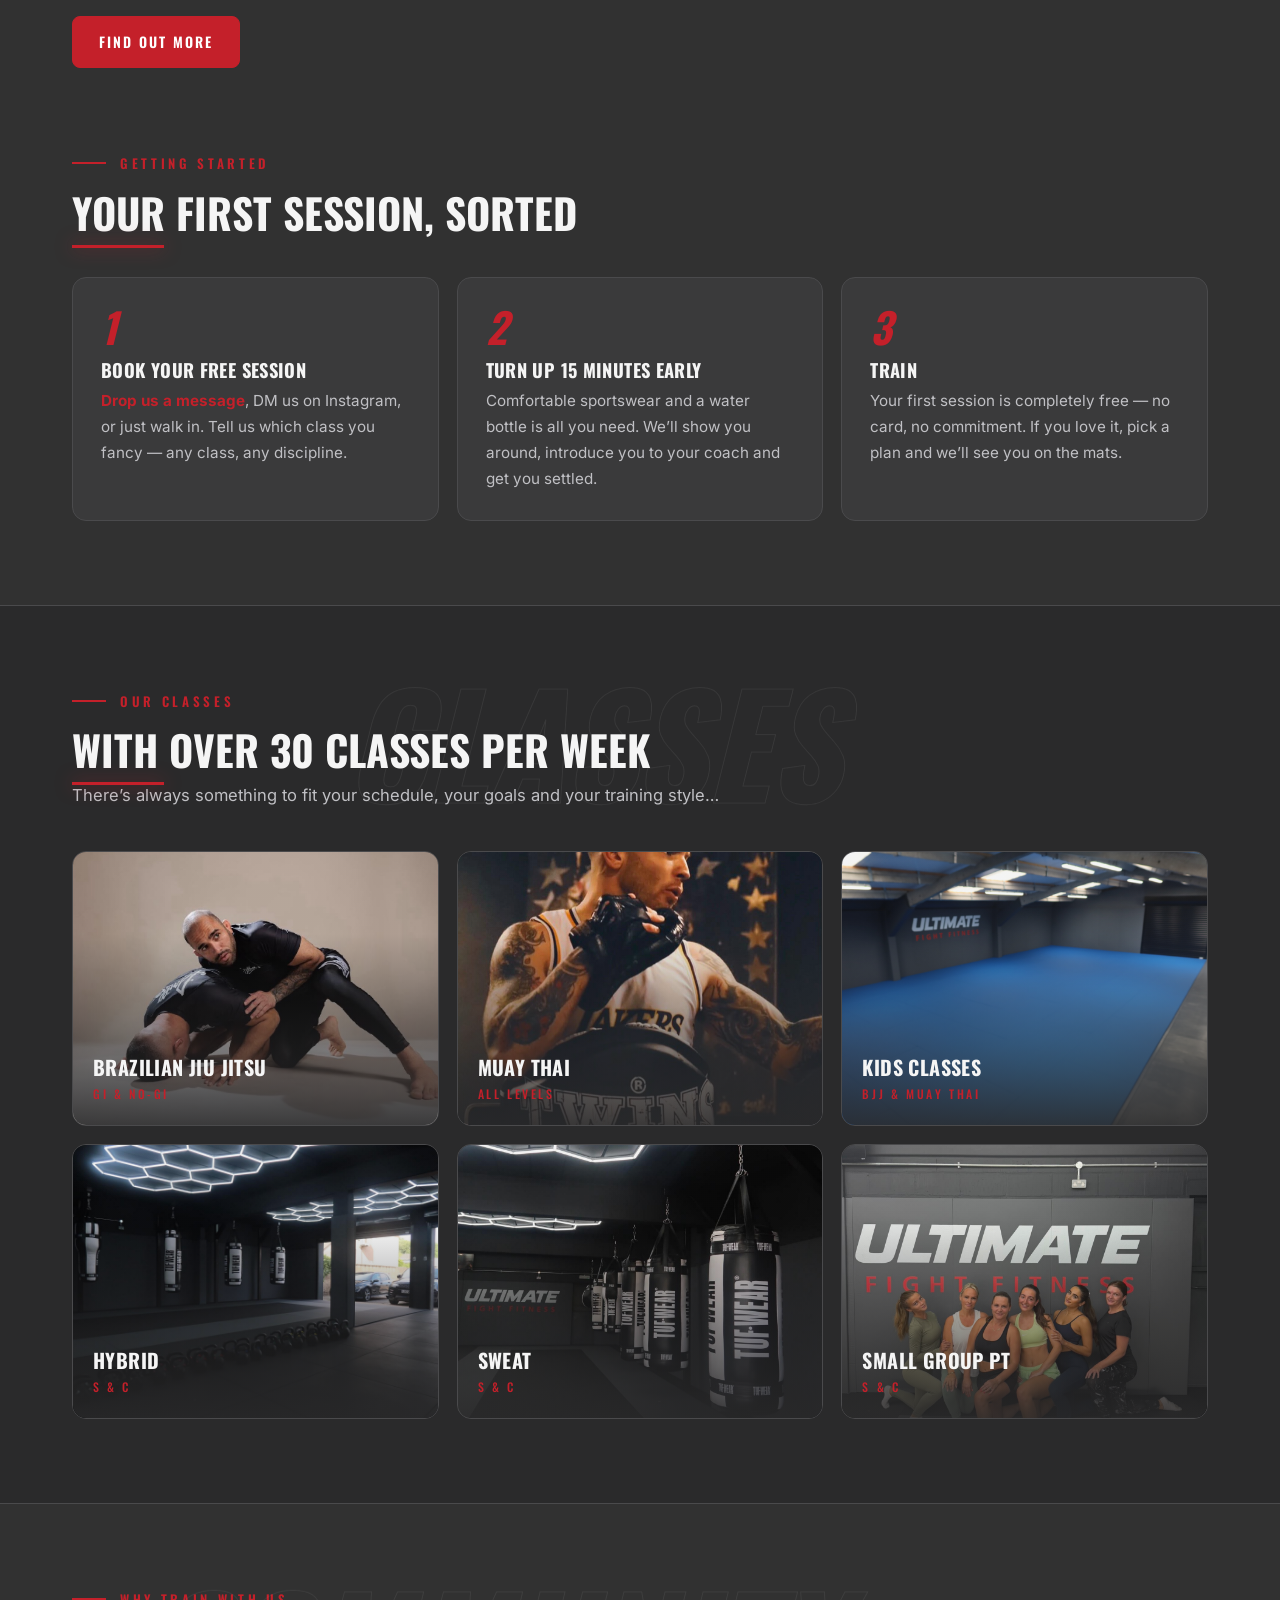
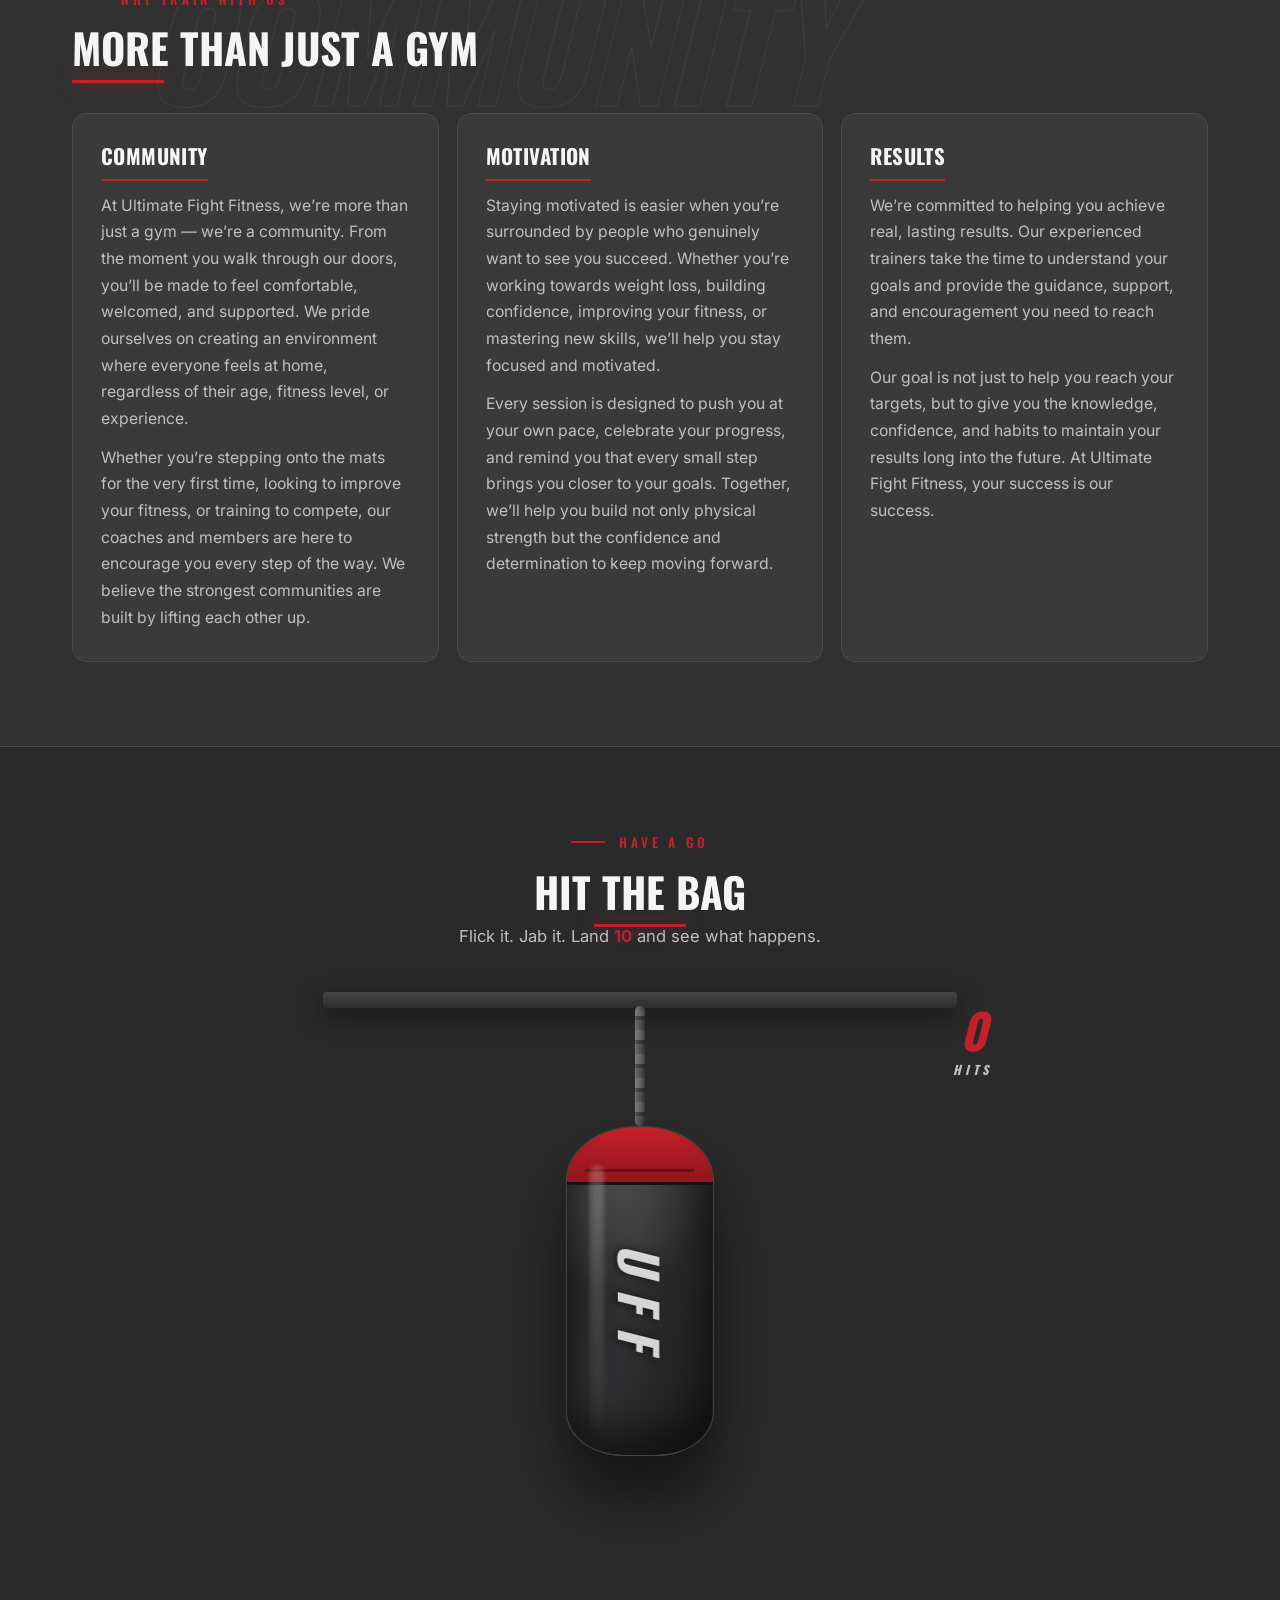
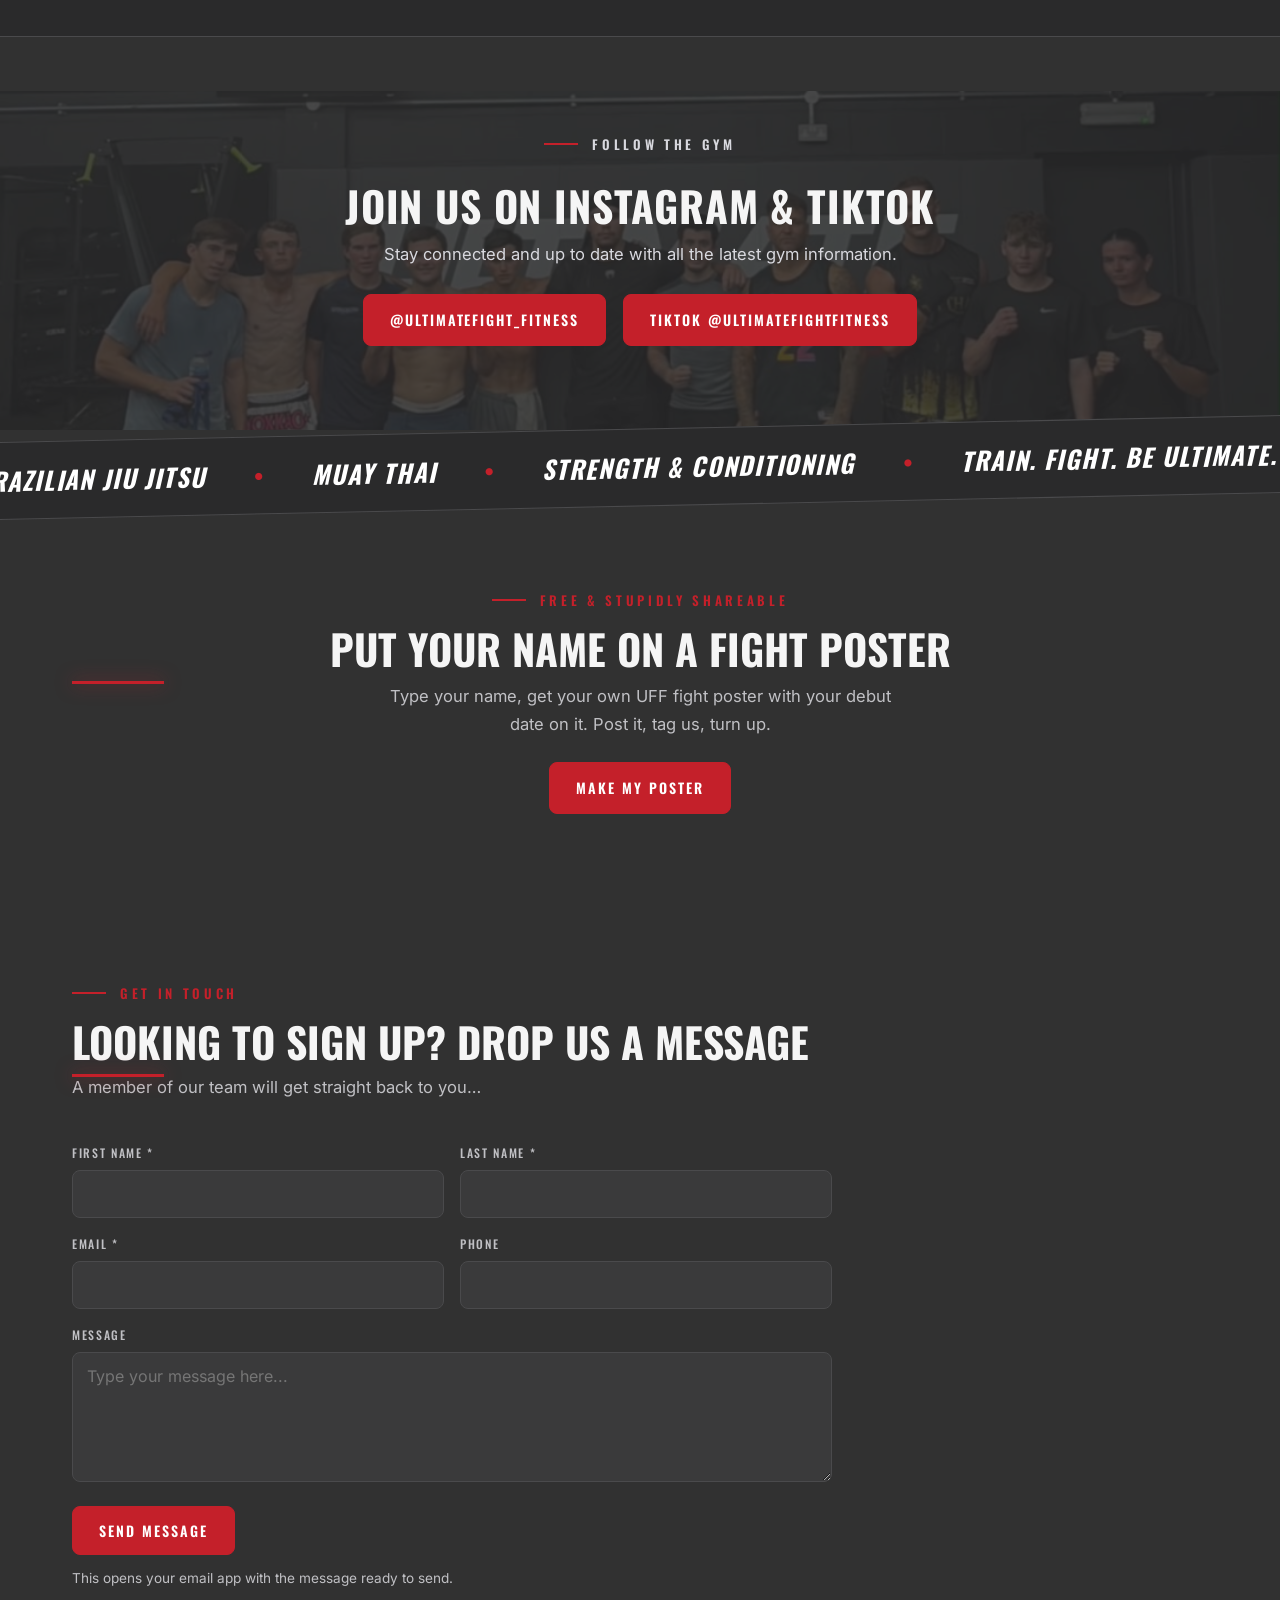
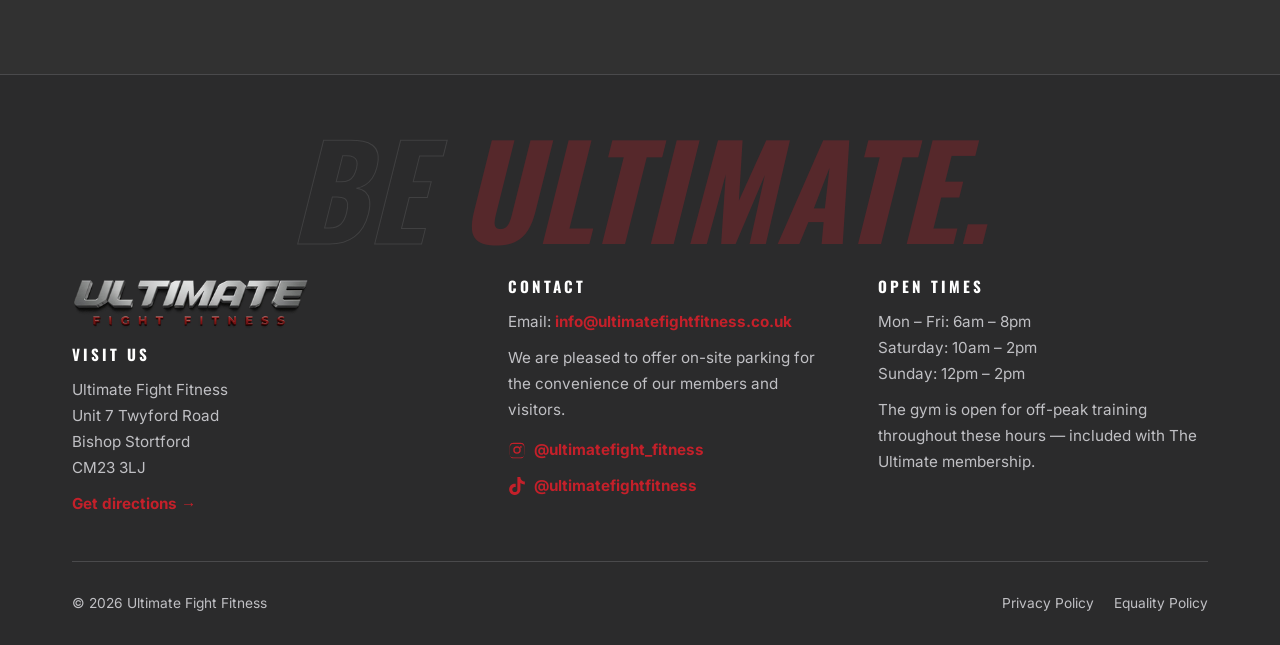
==== commit 02e6d8f4: "Remove the remaining lunchtime BJJ classes from the timetable and live schedule Co-Authored-By: Clau" ====
--- a/index.html
+++ b/index.html
@@ -305,6 +305,6 @@
       </div>
     </div>
   </footer>
-  <script src="js/main.js?v=19"></script>
+  <script src="js/main.js?v=20"></script>
 </body>
 </html>
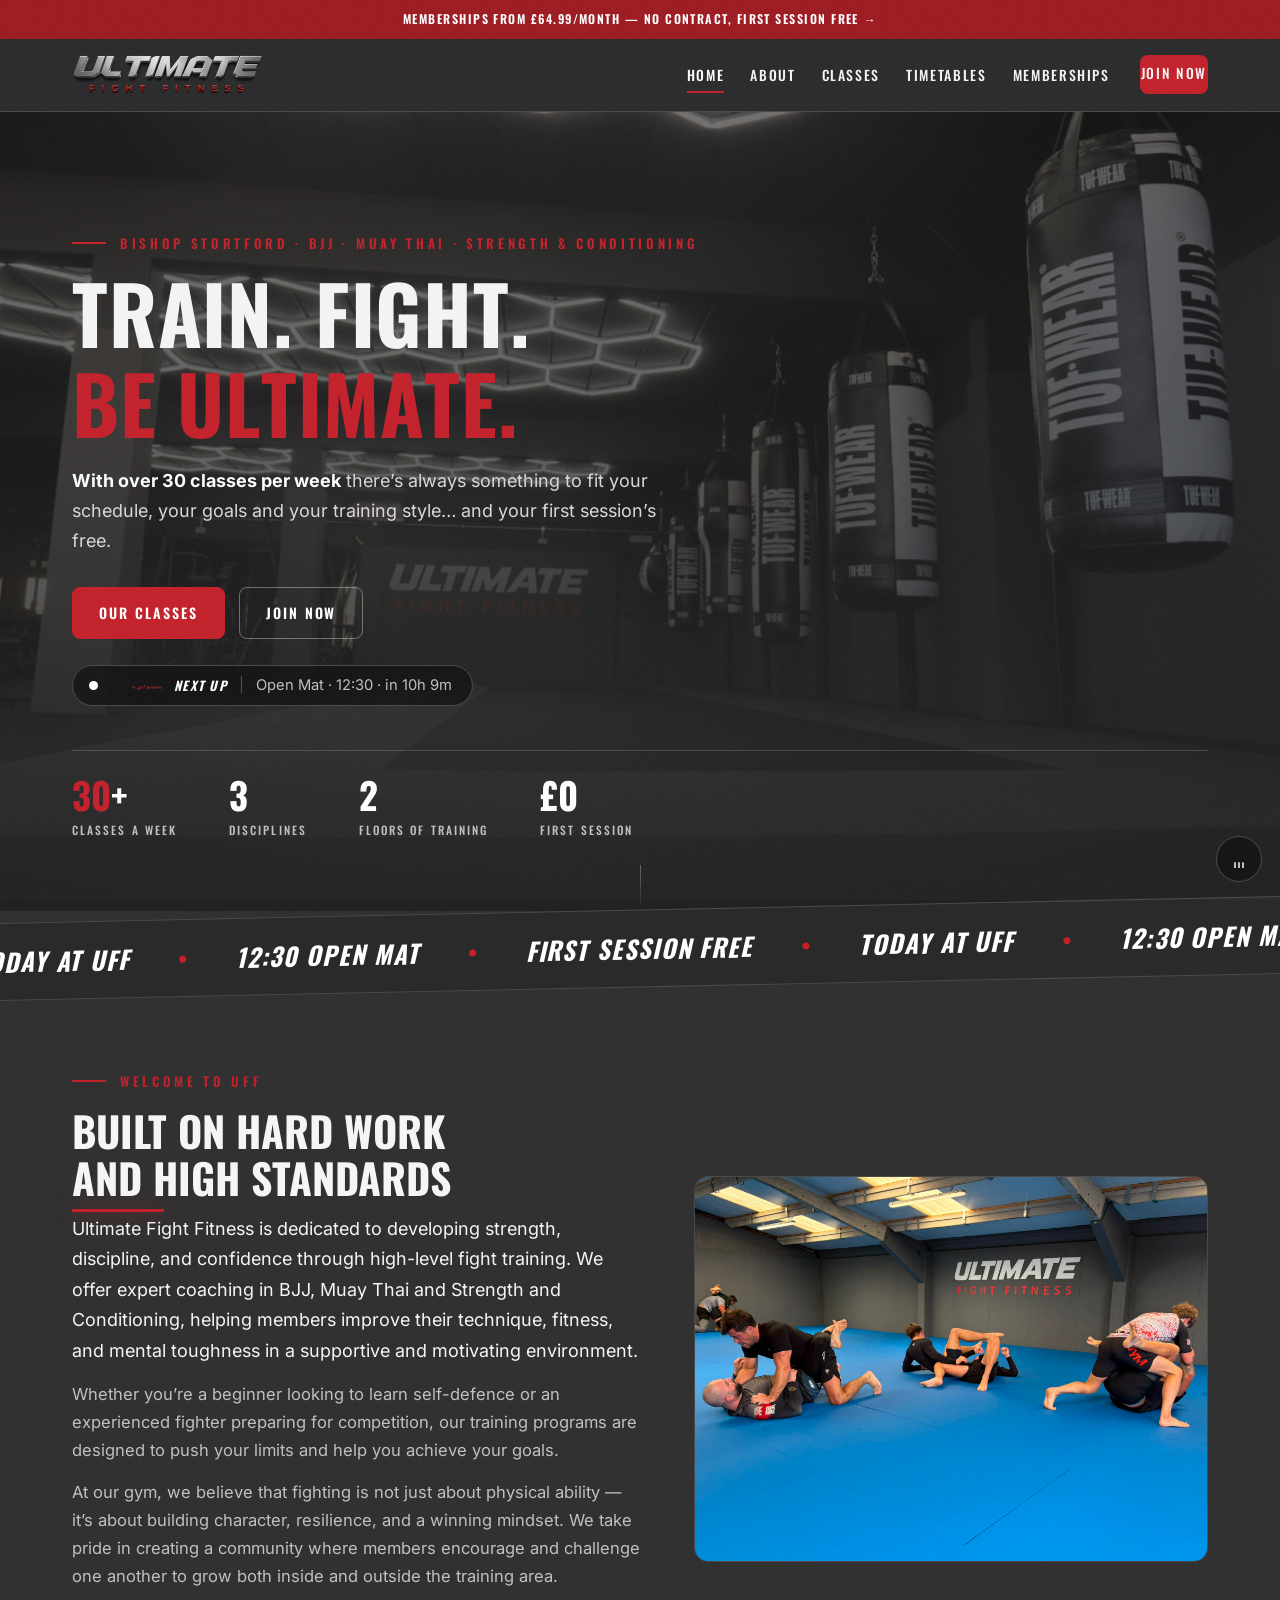
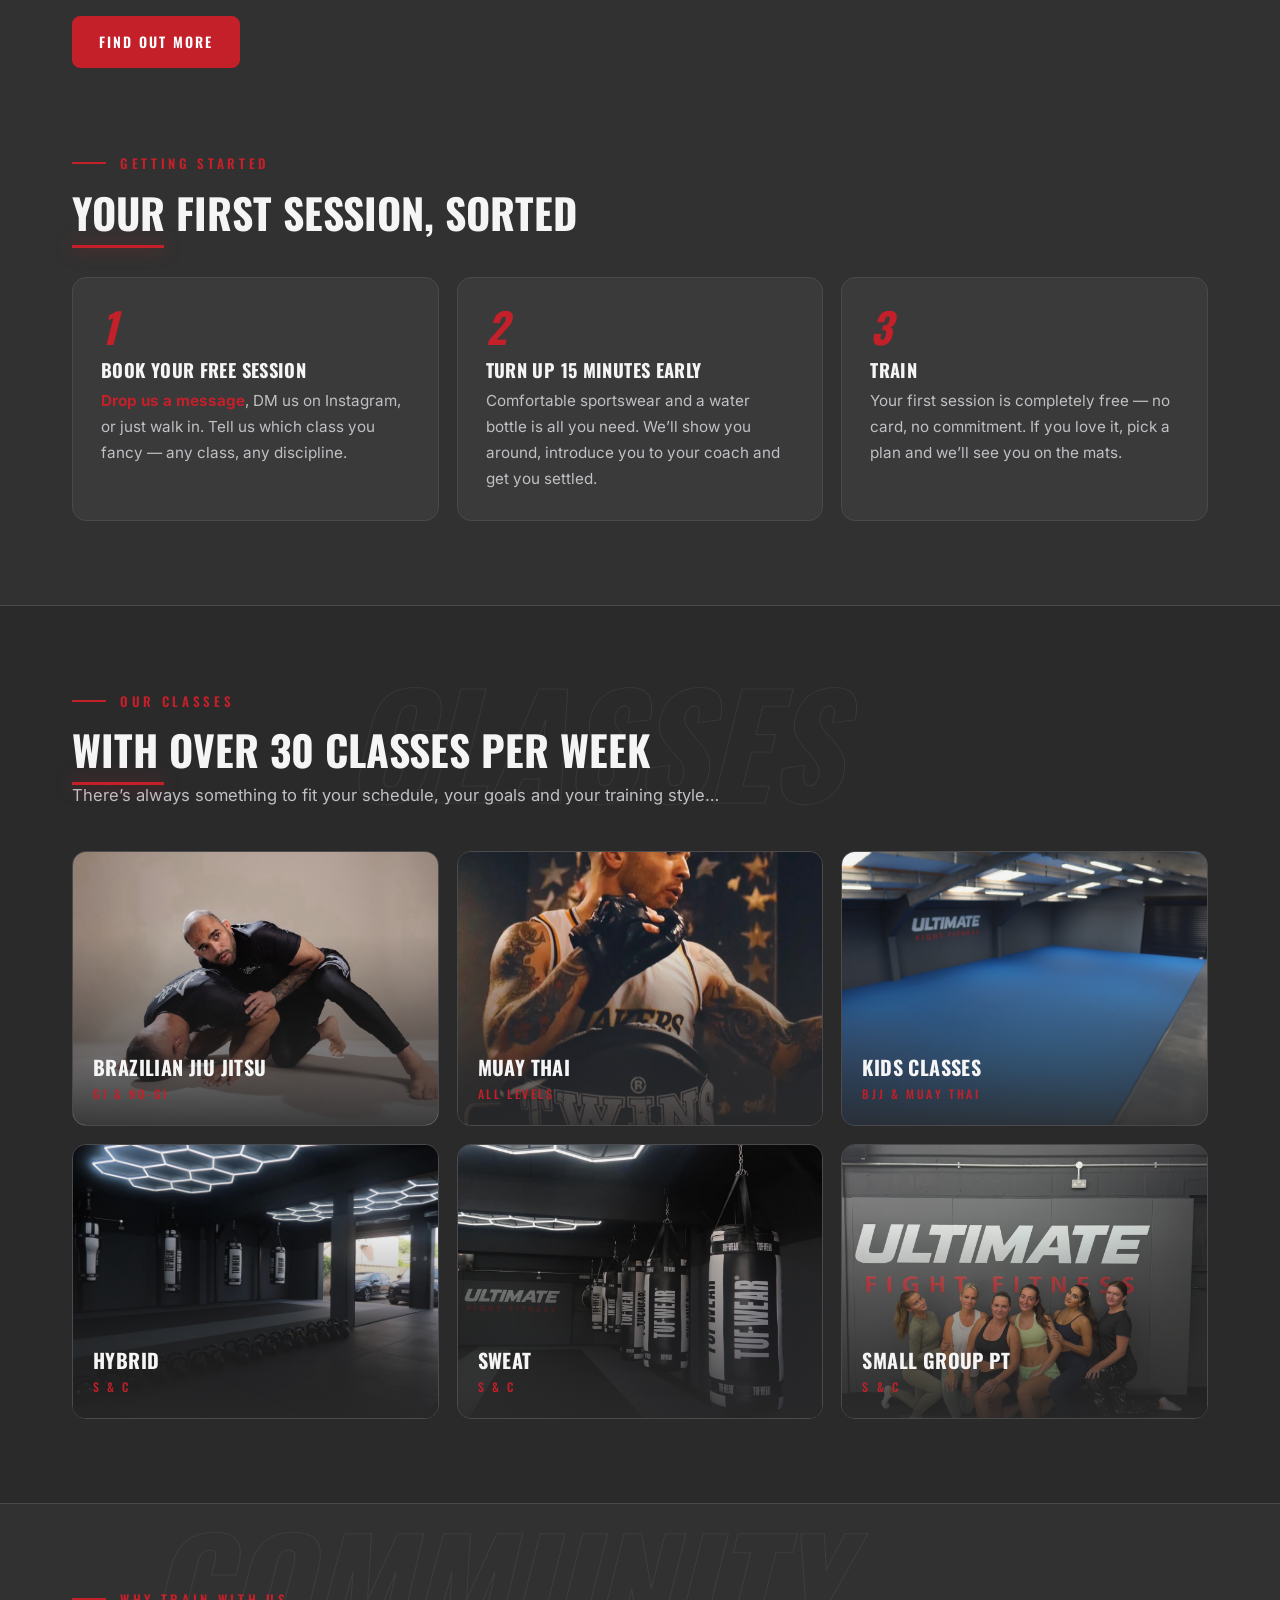
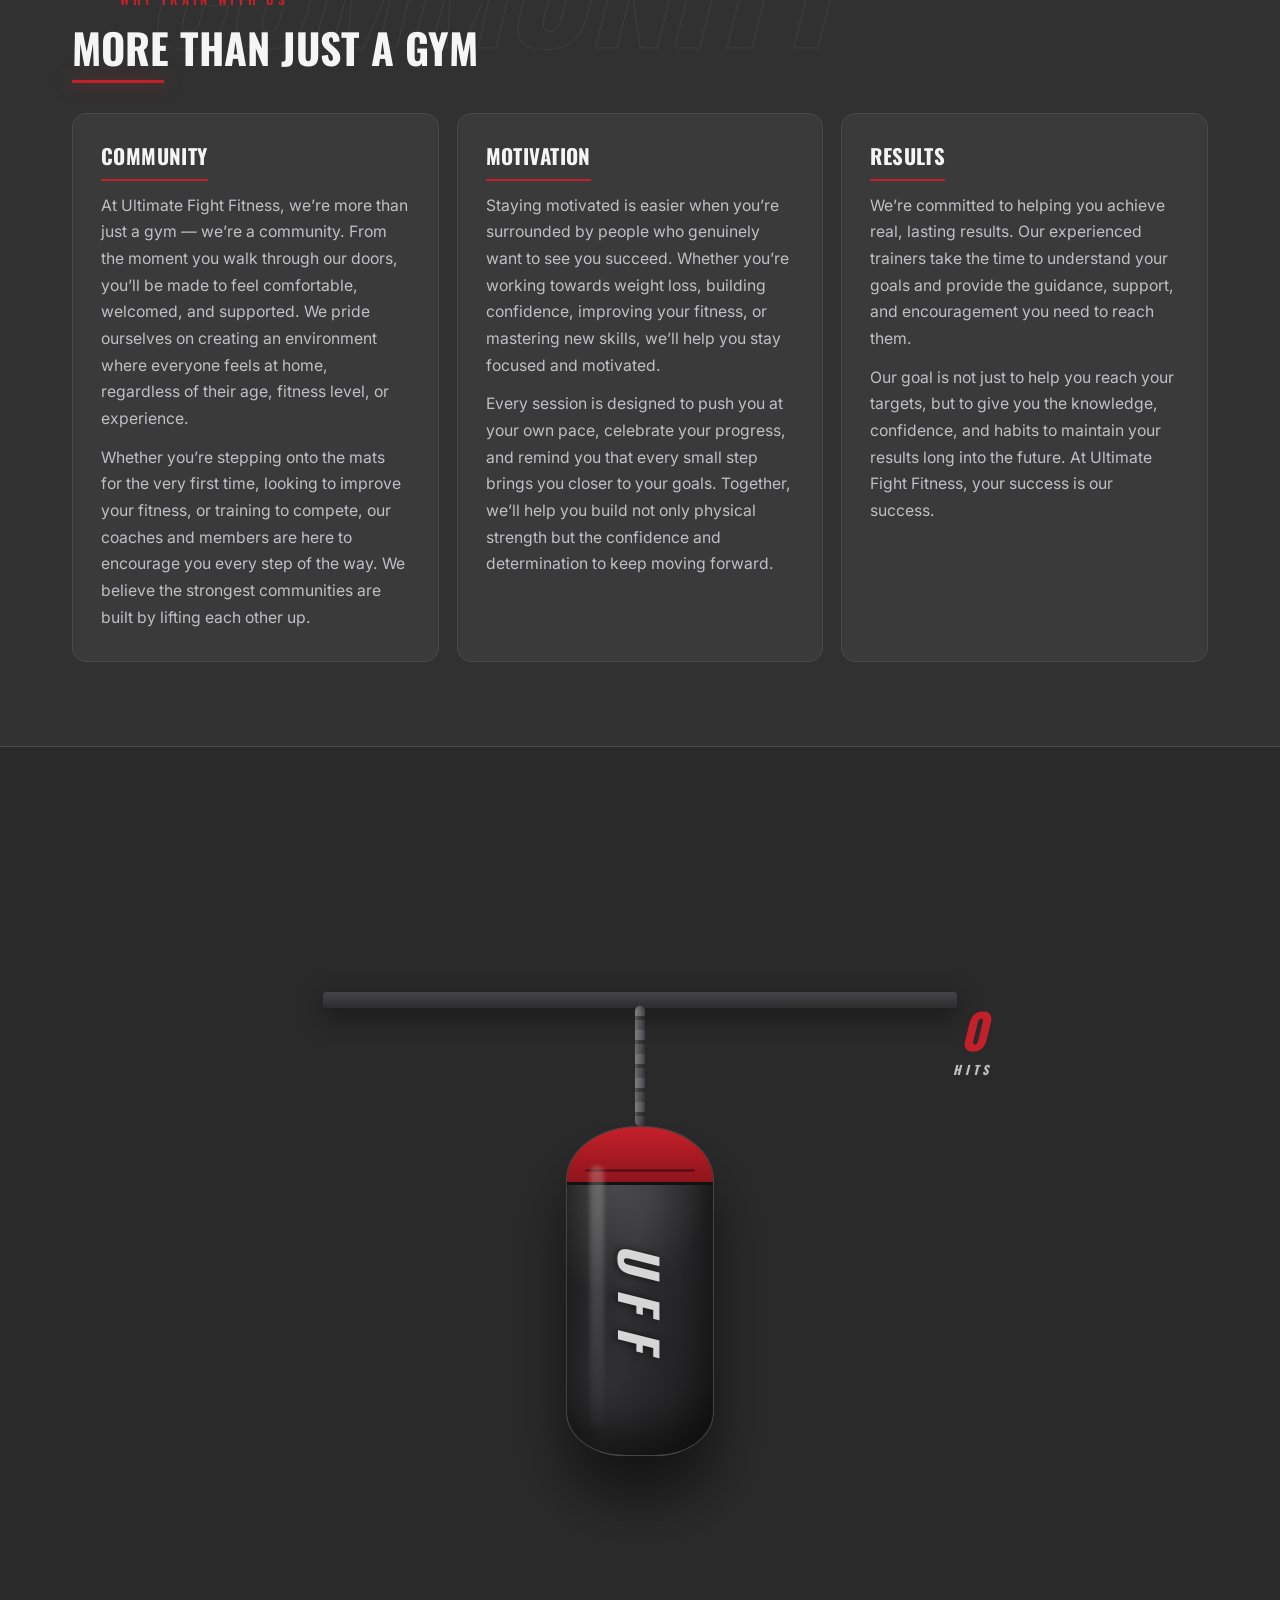
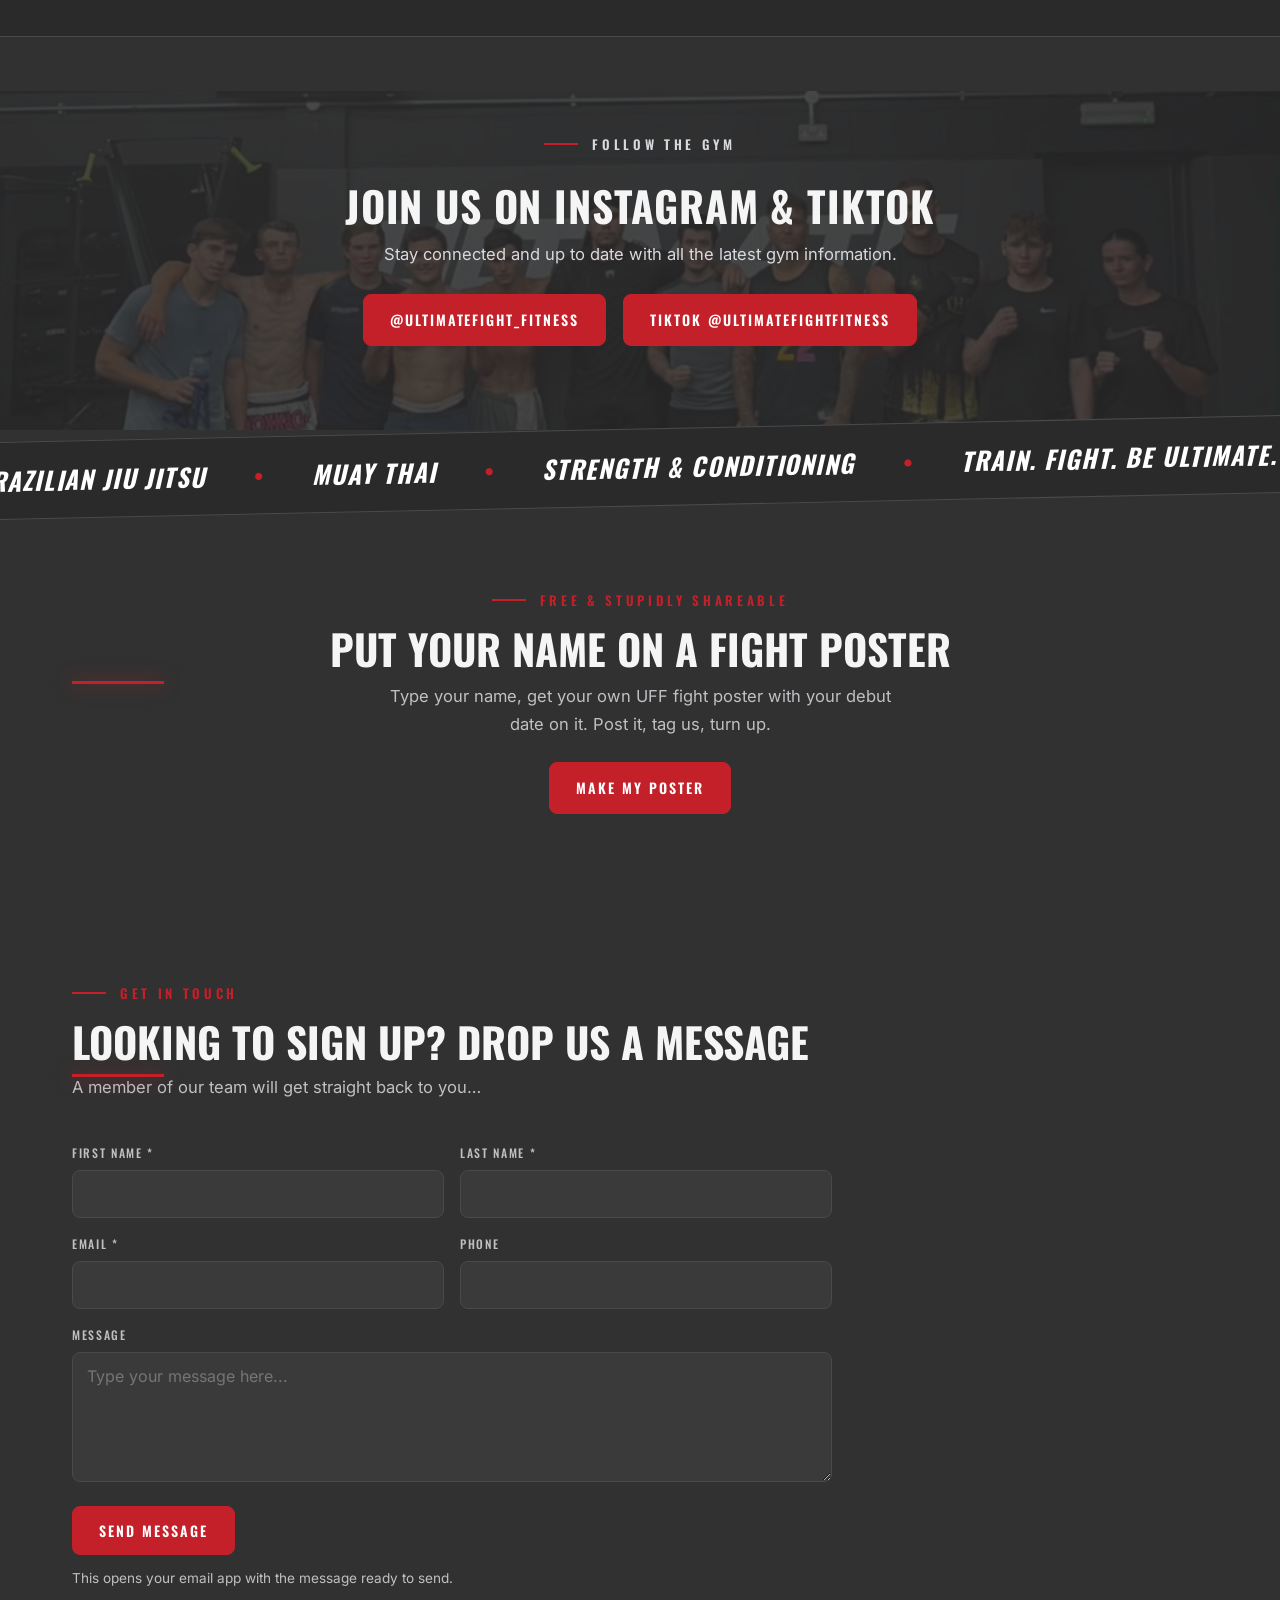
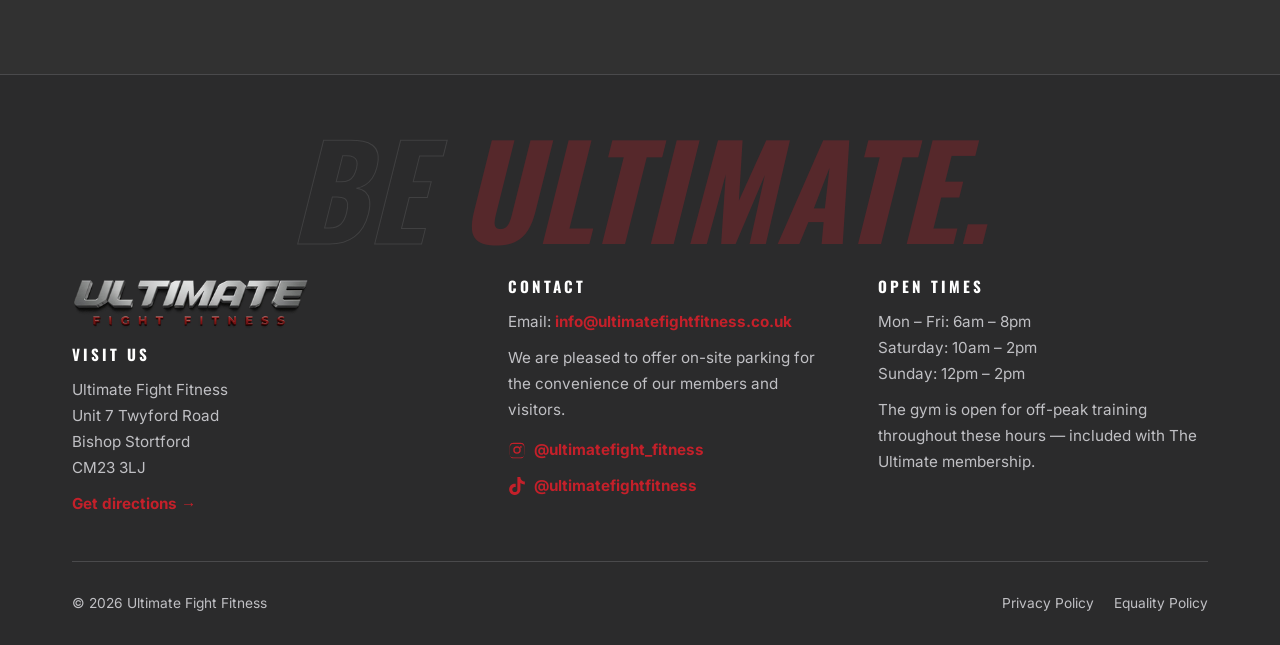
==== commit 7c3146c7: "Reinstate Wednesday and Friday 12:00 lunchtime BJJ classes Co-Authored-By: Claude Fable 5.1 <noreply" ====
--- a/index.html
+++ b/index.html
@@ -305,6 +305,6 @@
       </div>
     </div>
   </footer>
-  <script src="js/main.js?v=20"></script>
+  <script src="js/main.js?v=21"></script>
 </body>
 </html>
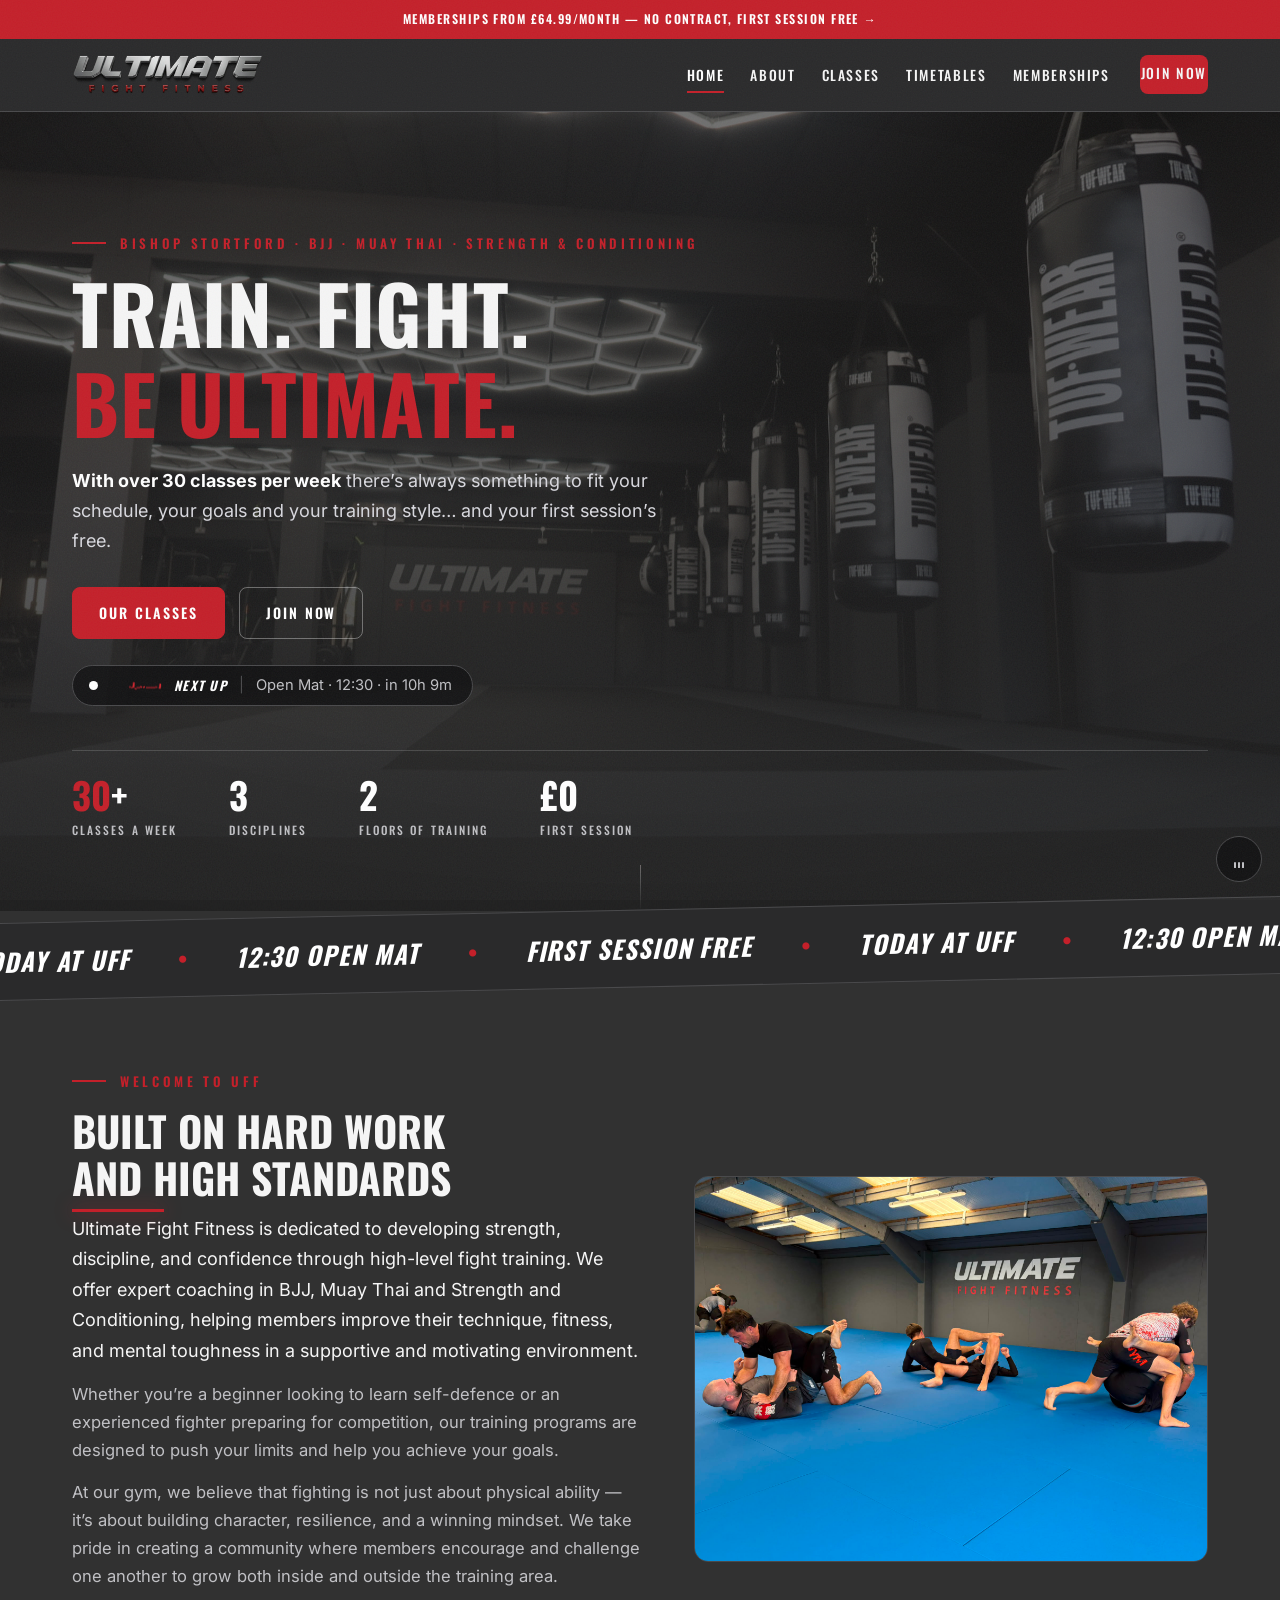
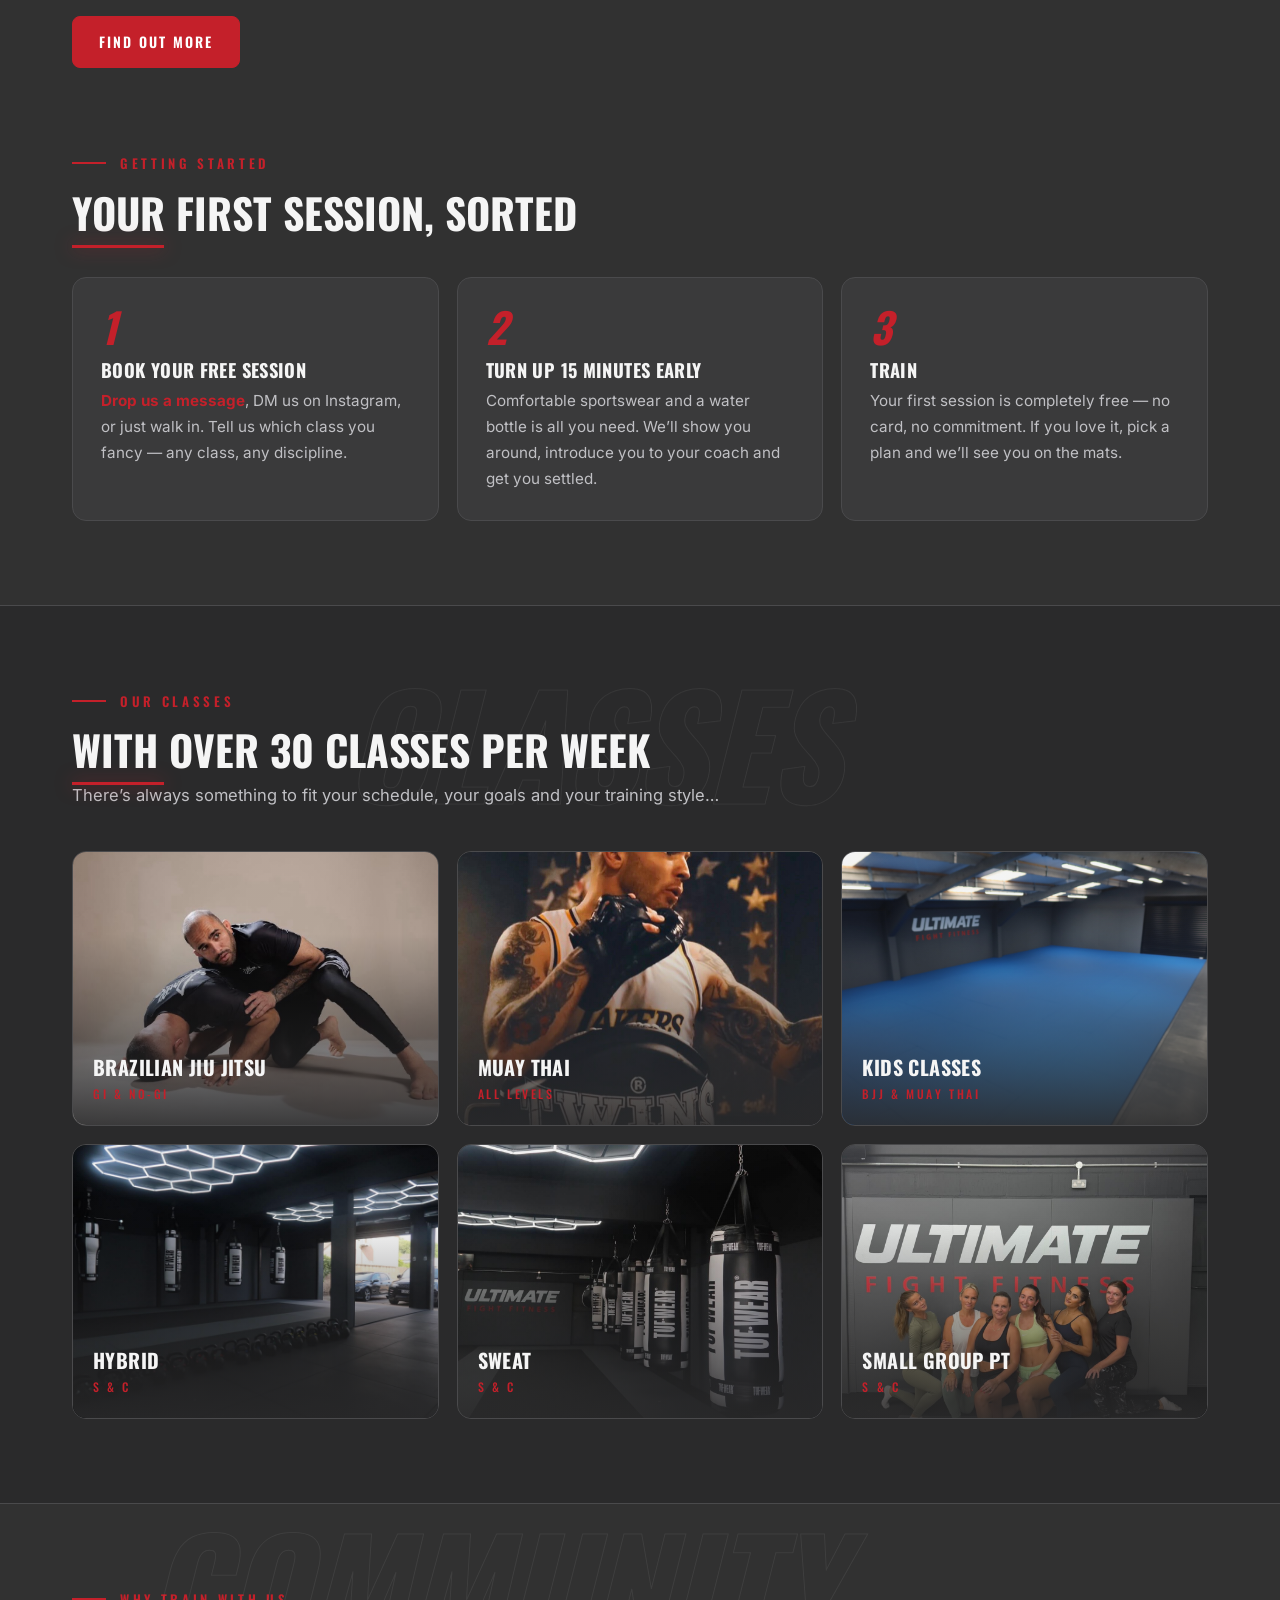
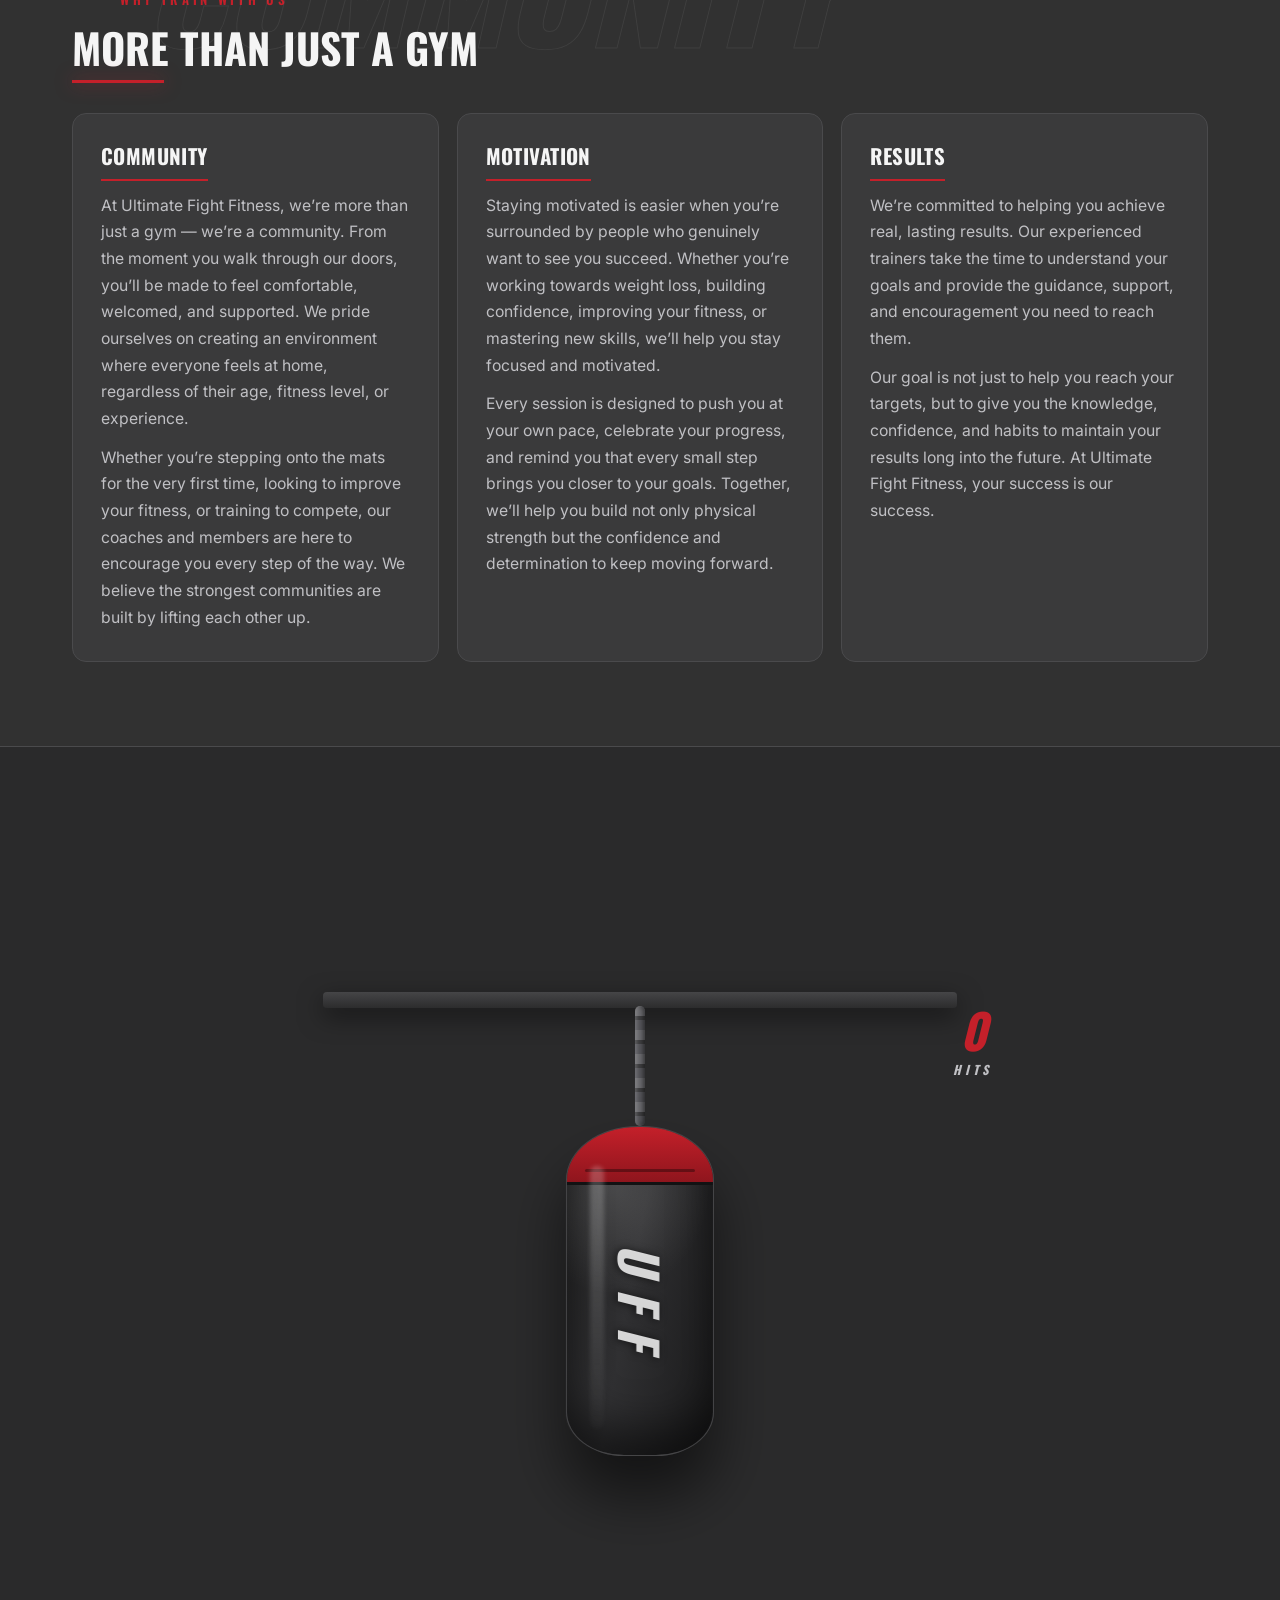
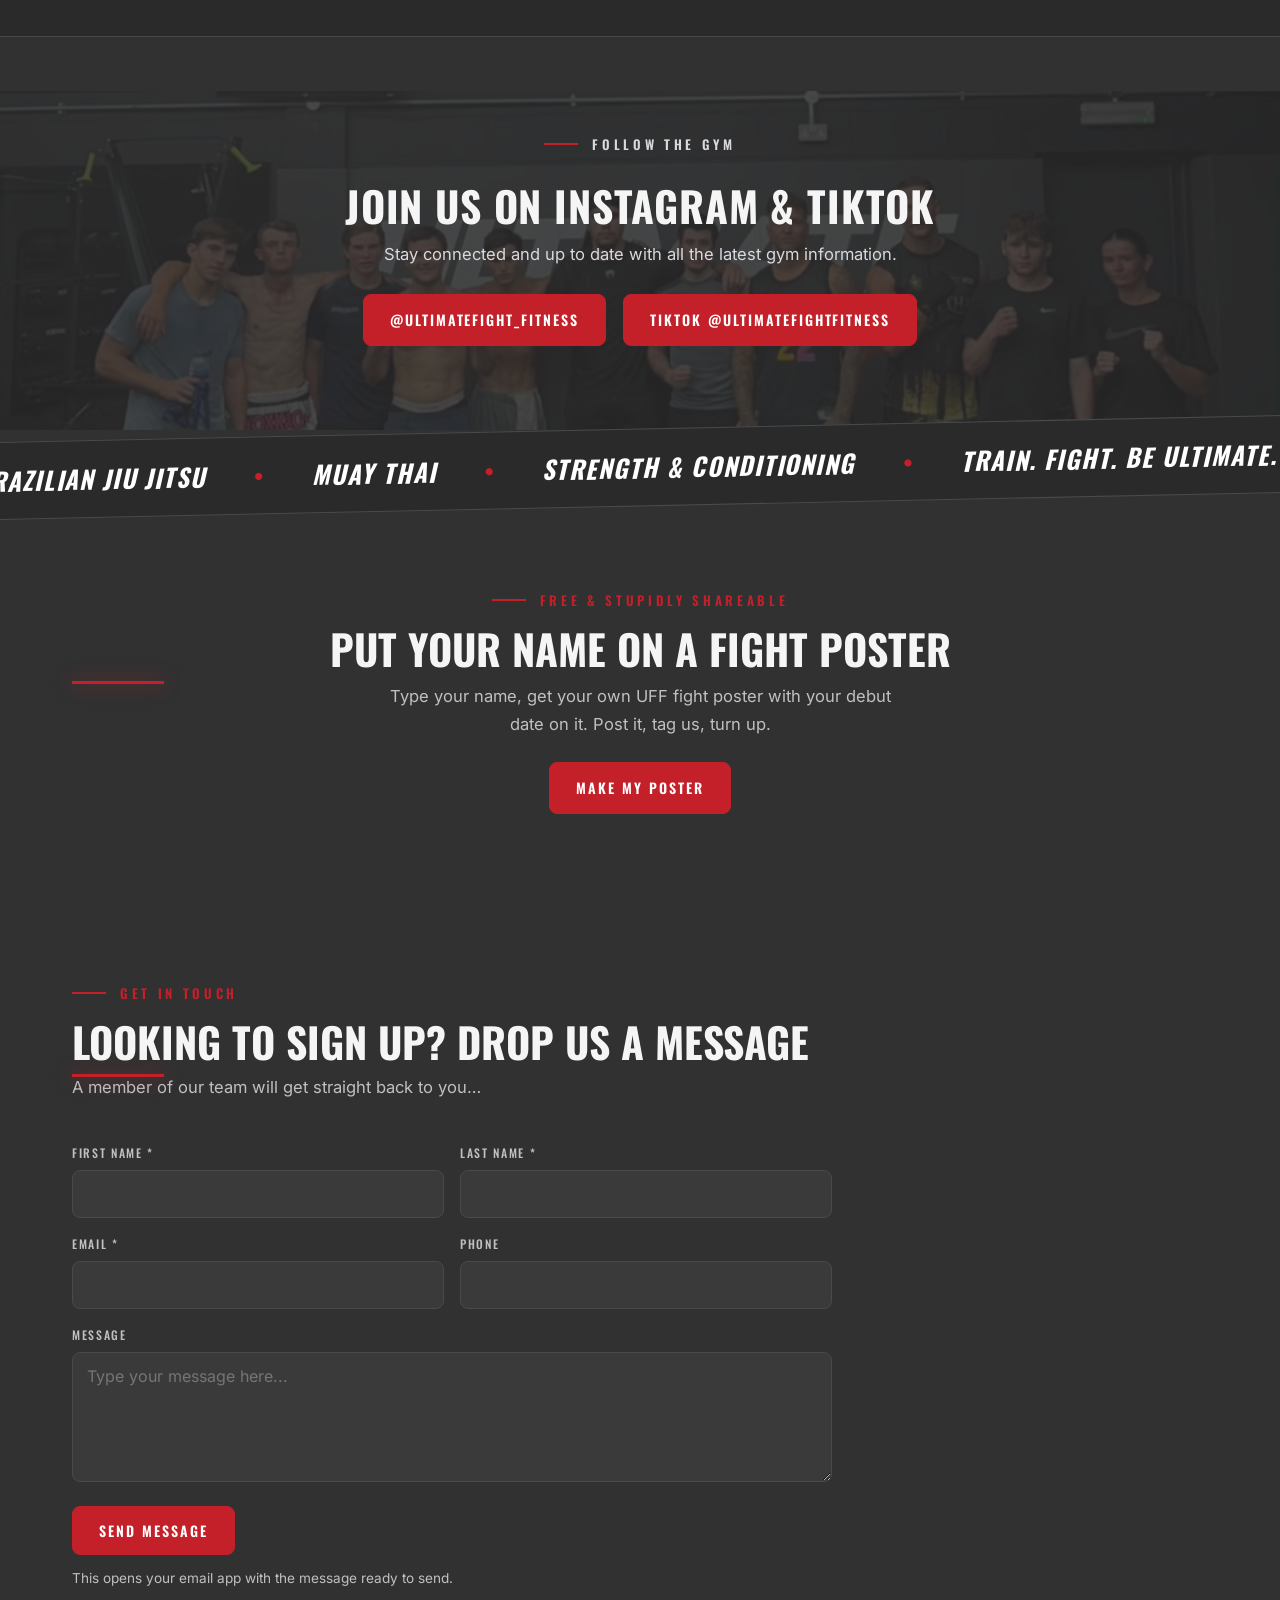
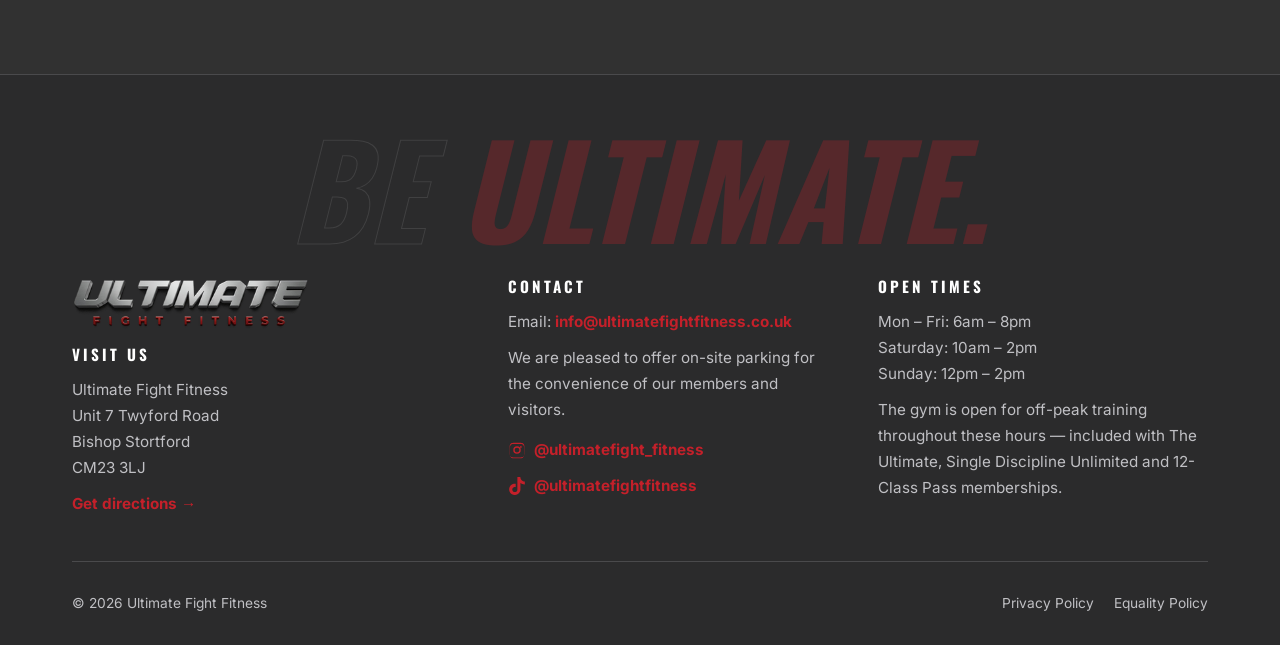
==== commit e29bda2a: "Extend off-peak gym use to Single Discipline Unlimited and the 12-Class Pass Co-Authored-By: Claude " ====
--- a/index.html
+++ b/index.html
@@ -293,7 +293,7 @@
           <p>Mon &ndash; Fri: 6am &ndash; 8pm<br>
              Saturday: 10am &ndash; 2pm<br>
              Sunday: 12pm &ndash; 2pm</p>
-          <p style="margin-top:10px">The gym is open for off-peak training throughout these hours &mdash; included with The Ultimate membership.</p>
+          <p style="margin-top:10px">The gym is open for off-peak training throughout these hours &mdash; included with The Ultimate, Single Discipline Unlimited and 12-Class Pass memberships.</p>
         </div>
       </div>
       <div class="footer-bottom">
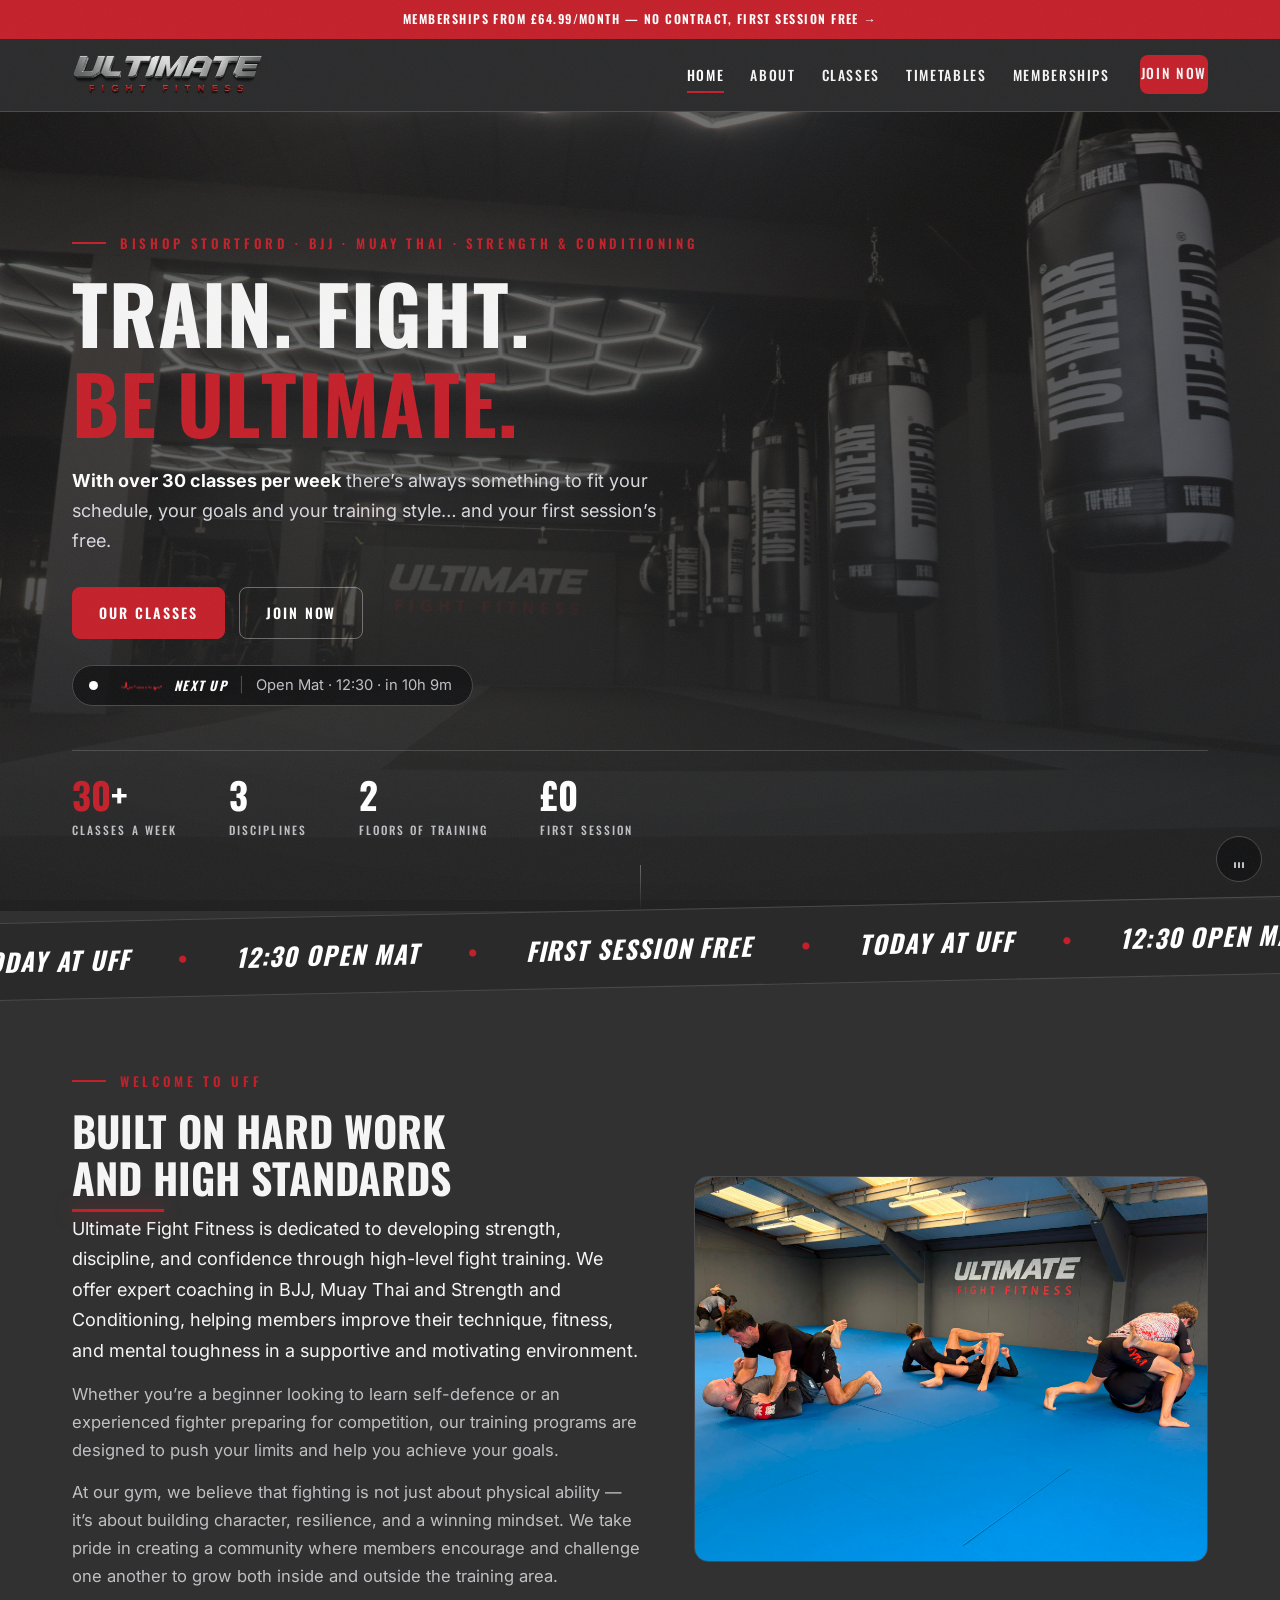
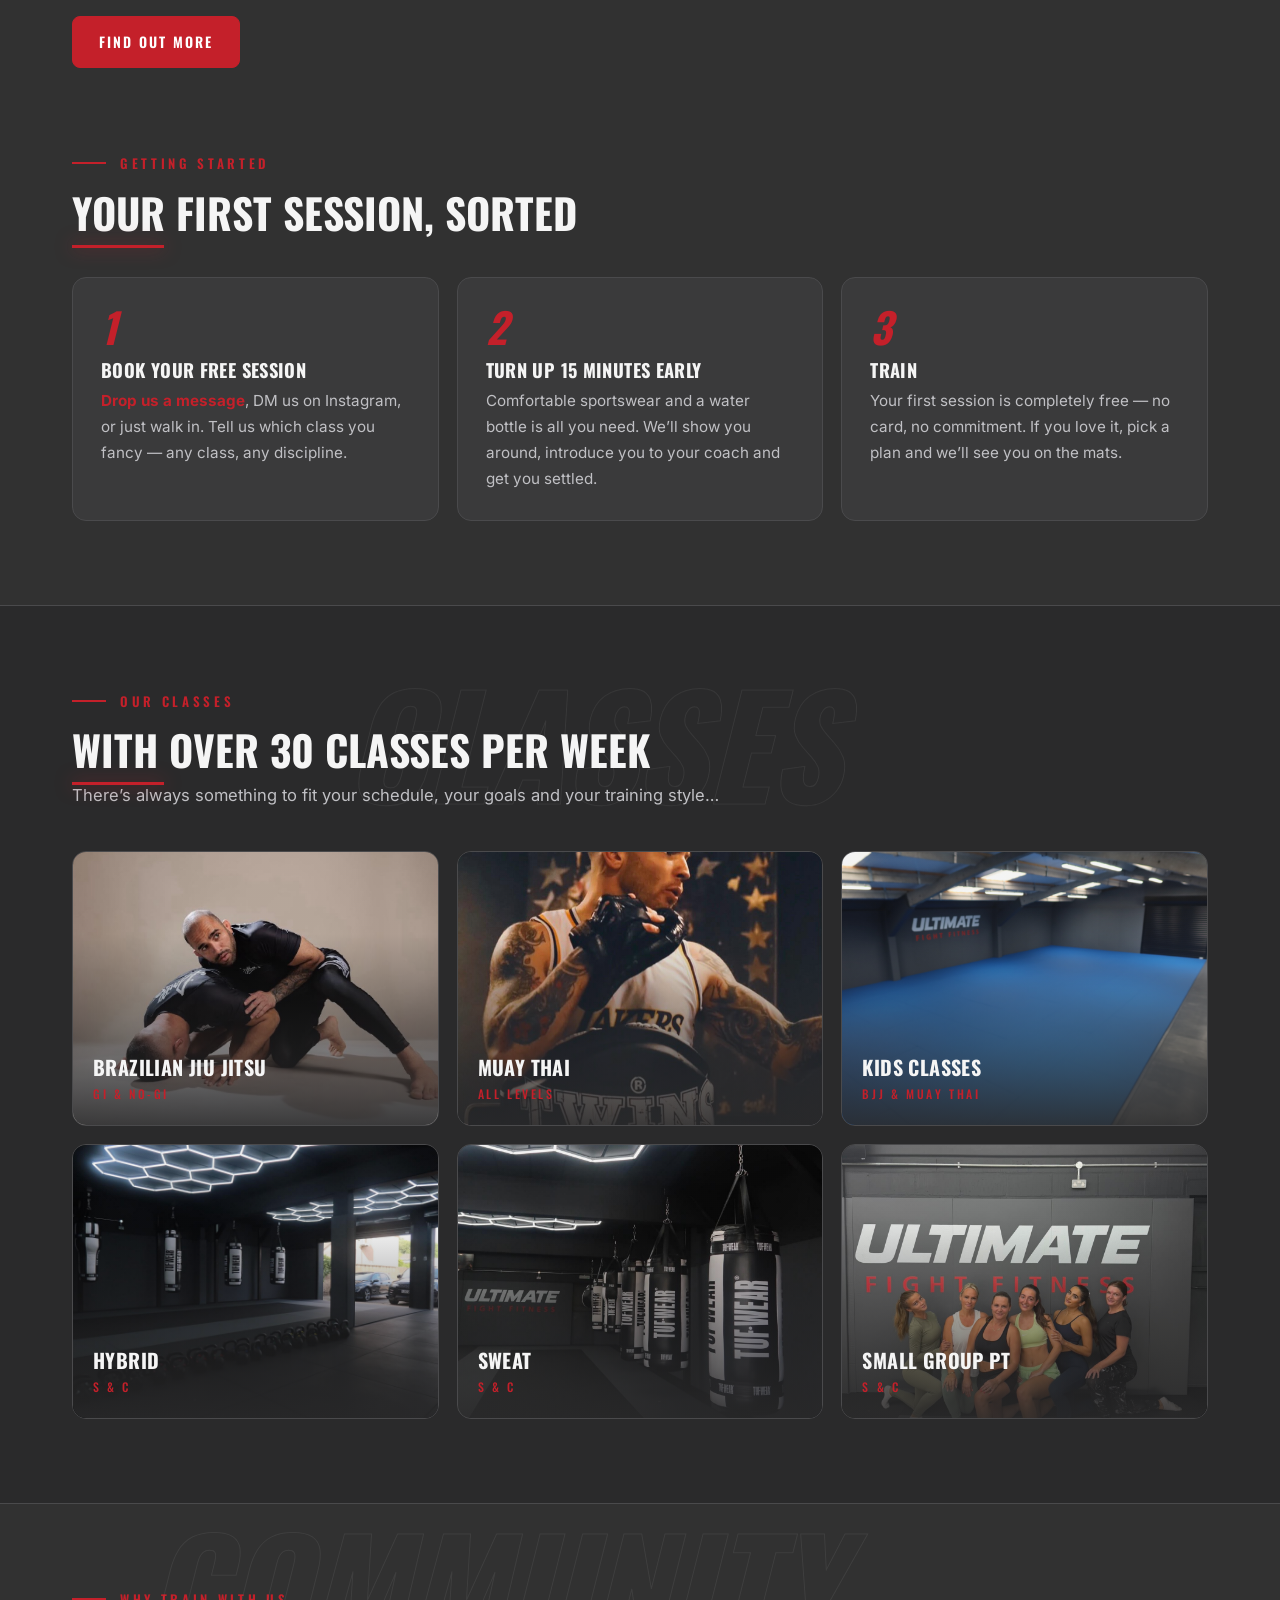
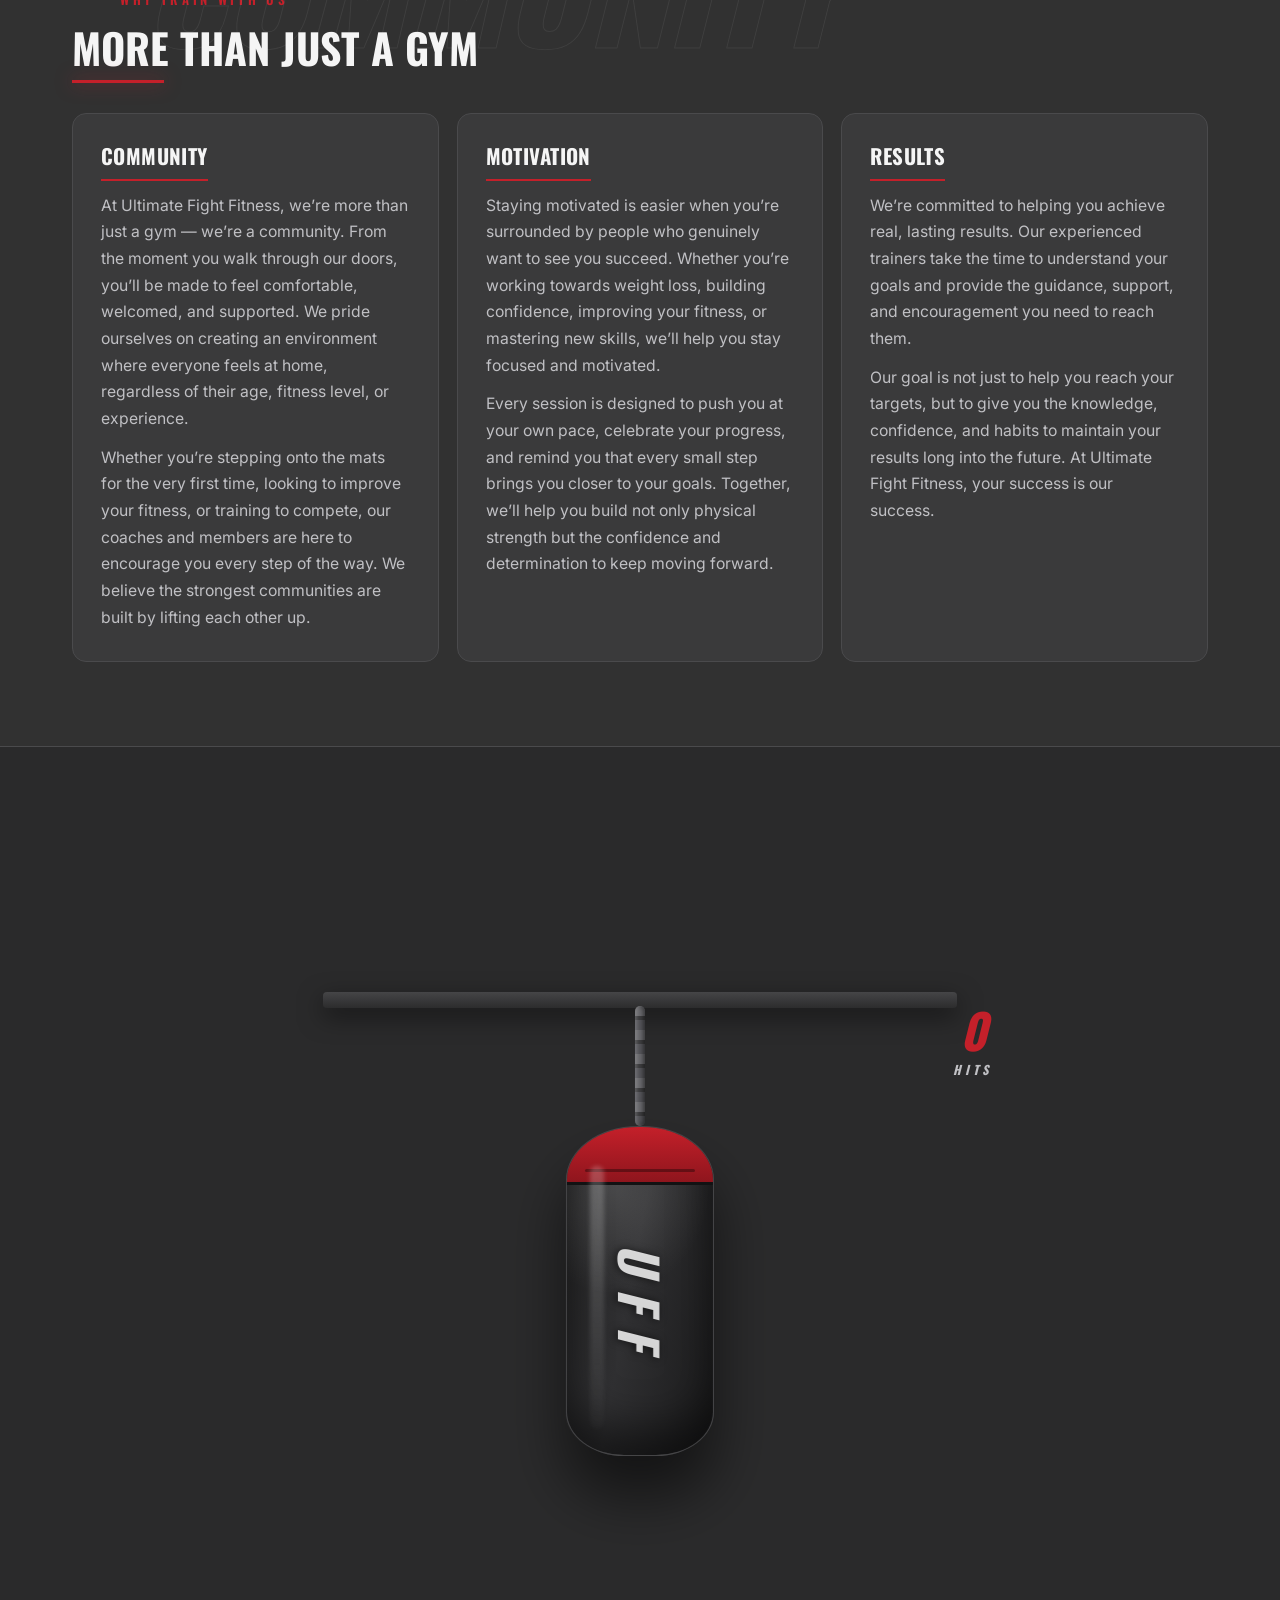
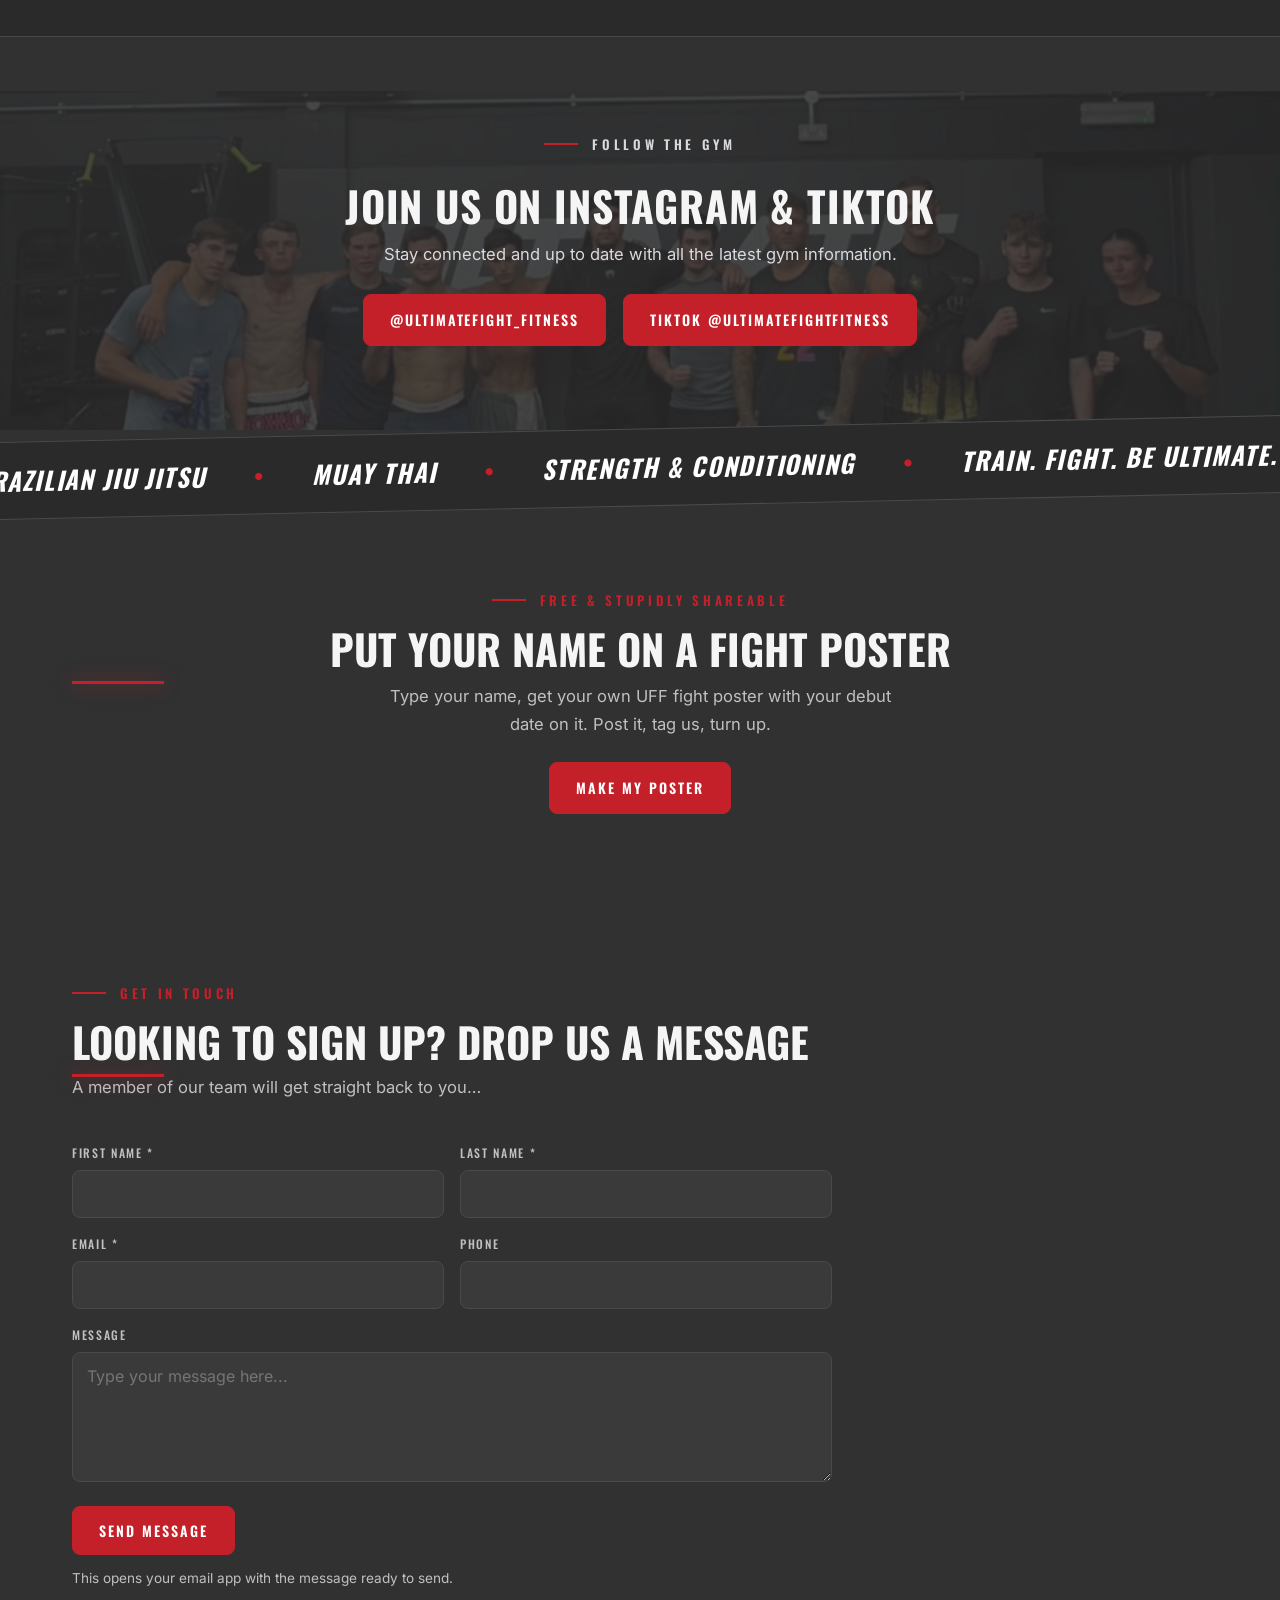
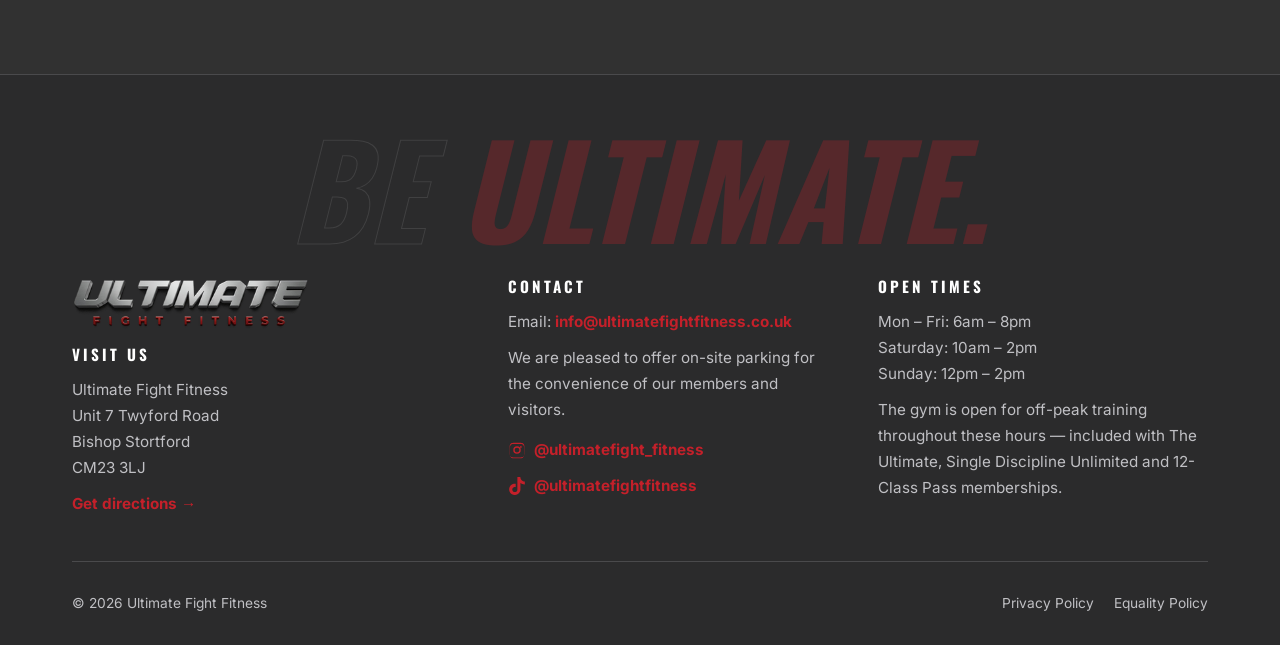
==== commit 81d73afa: "Wednesday lunchtime BJJ is now No-Gi Wednesday 12:00 Beginners & Intermediates changes from Gi to No" ====
--- a/index.html
+++ b/index.html
@@ -305,6 +305,6 @@
       </div>
     </div>
   </footer>
-  <script src="js/main.js?v=21"></script>
+  <script src="js/main.js?v=22"></script>
 </body>
 </html>
